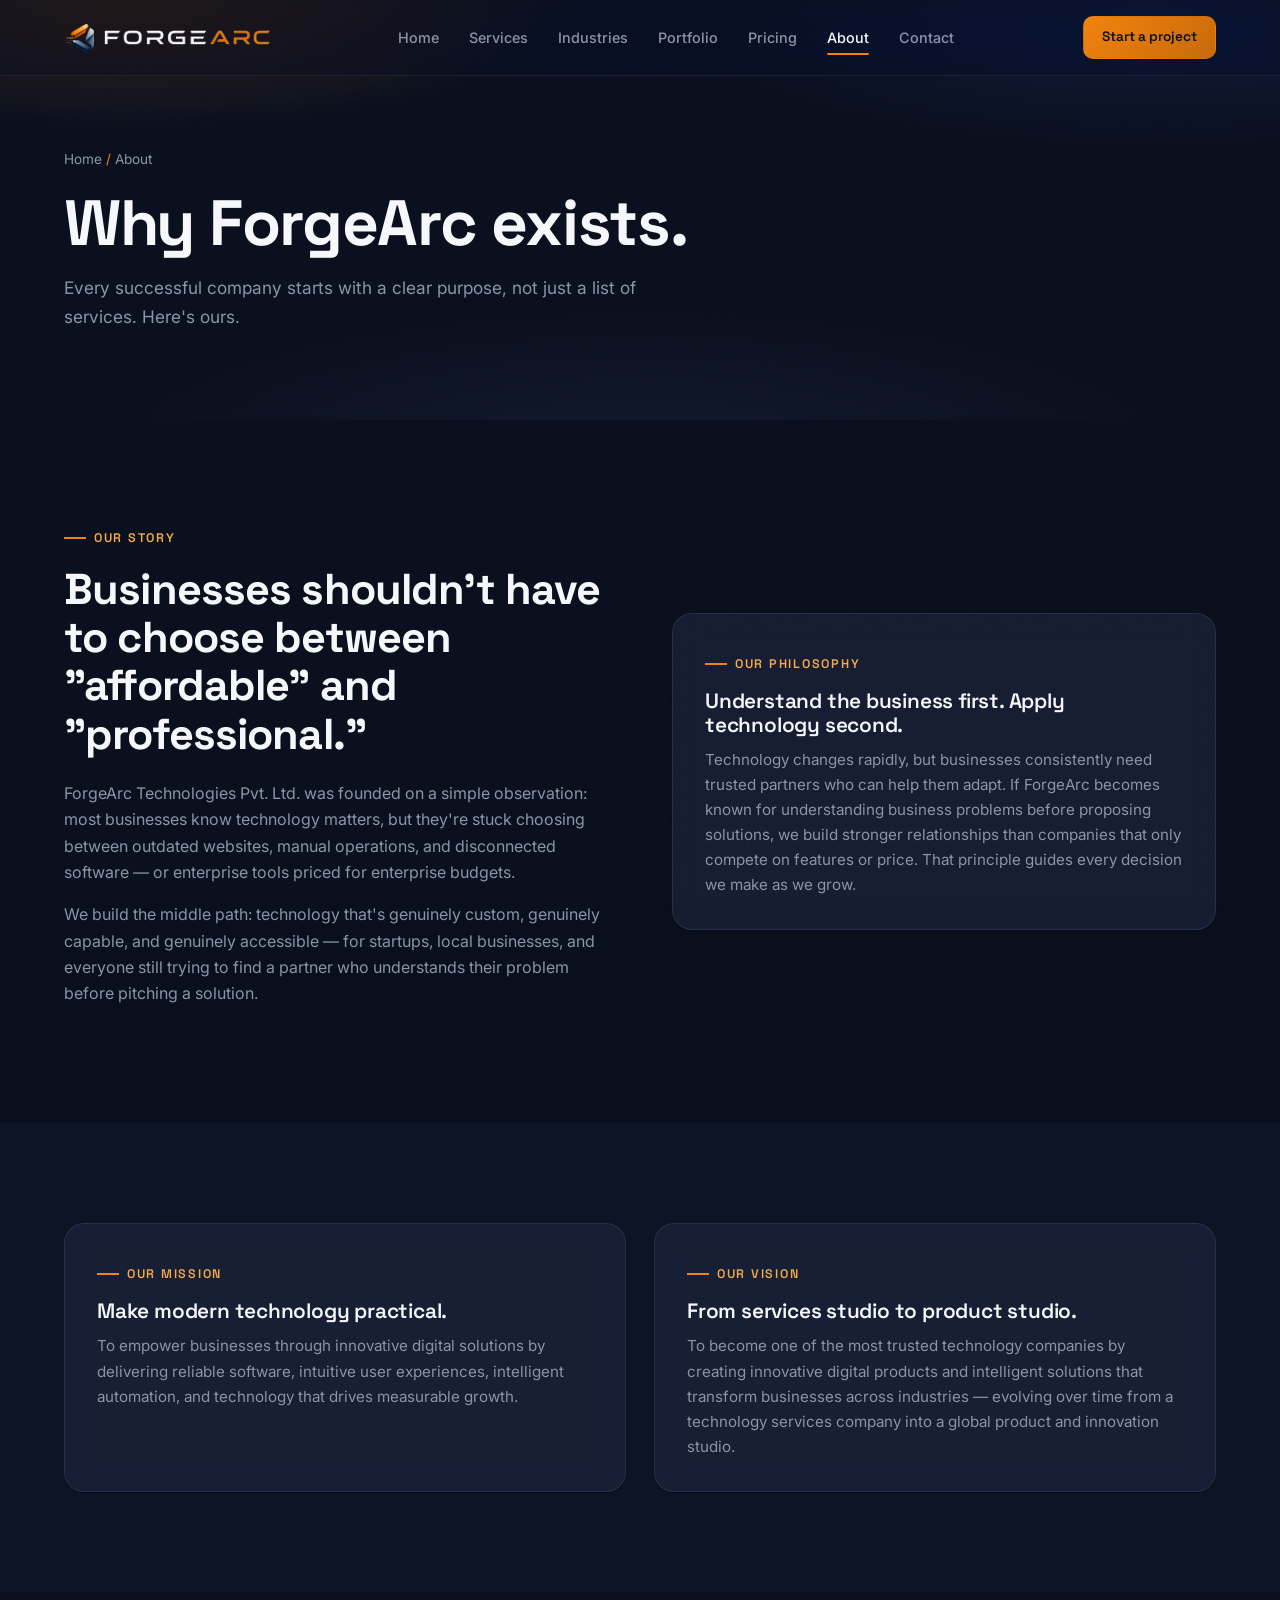
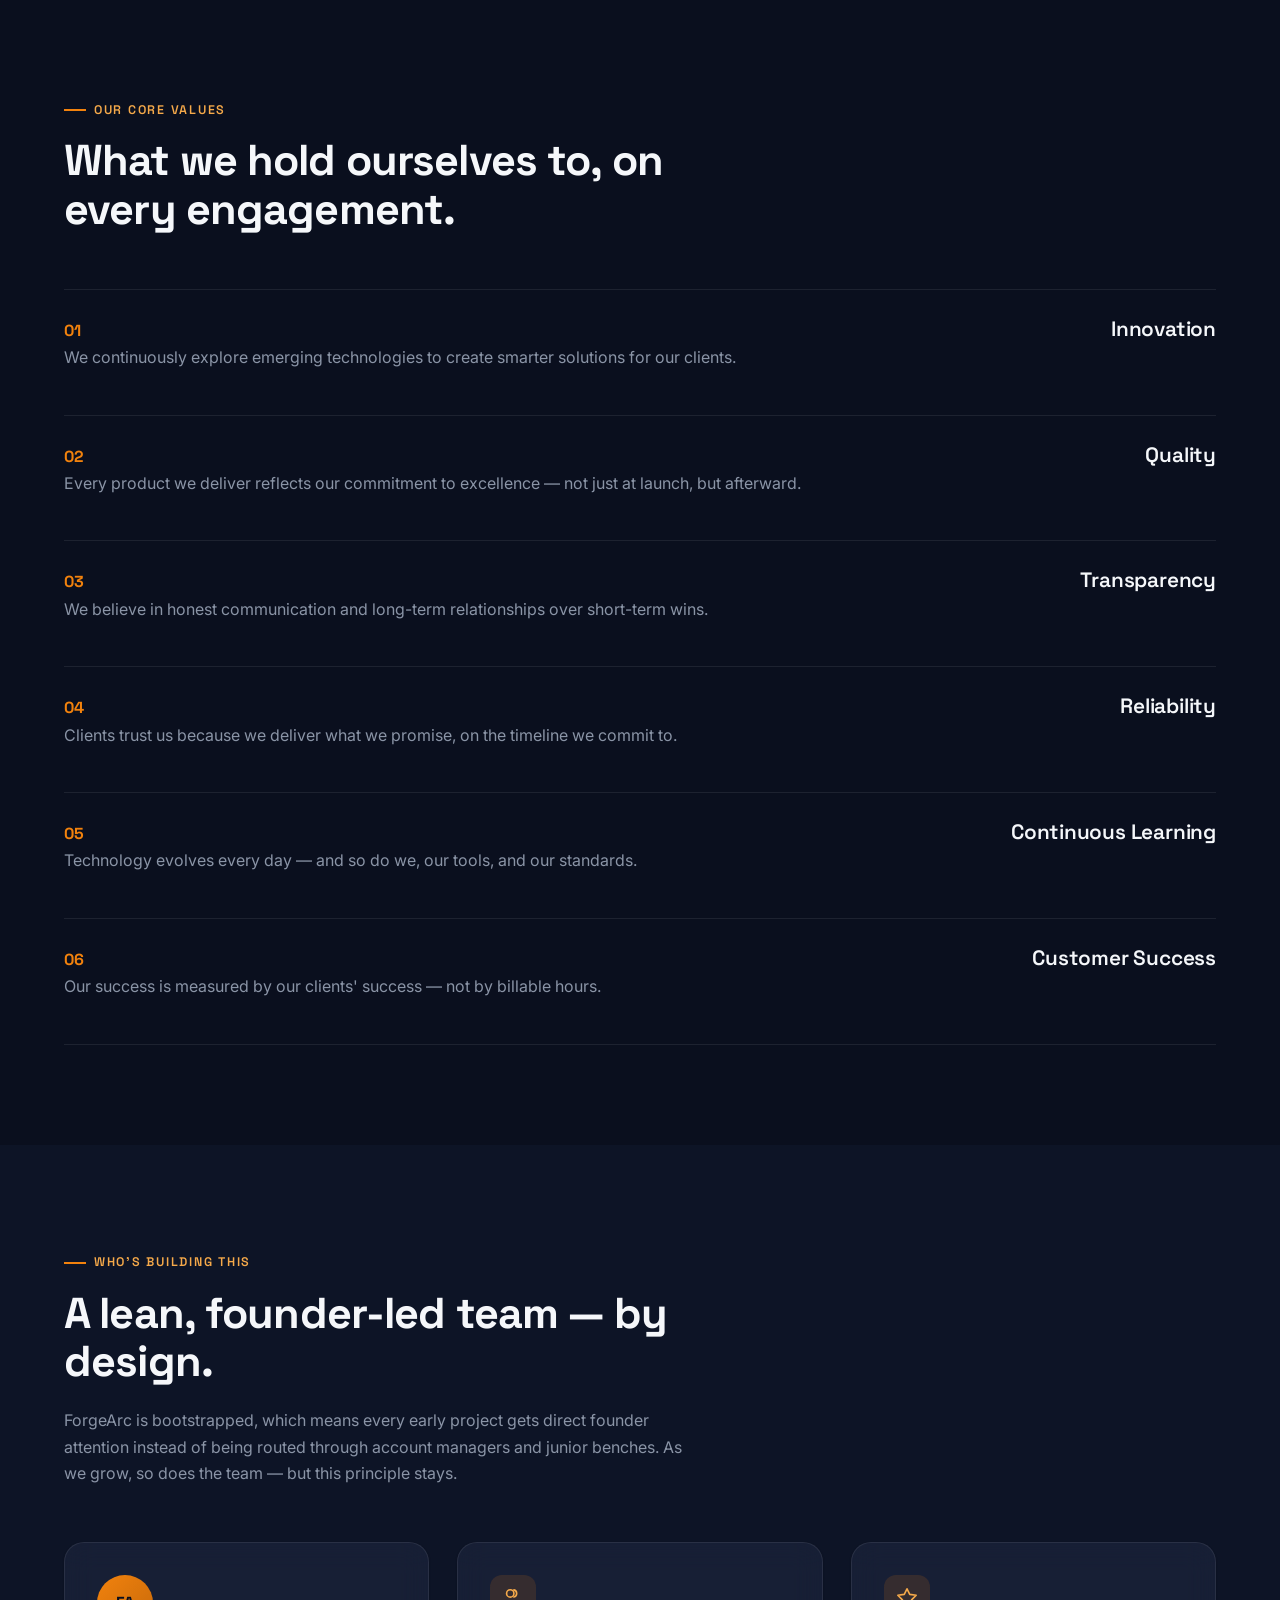
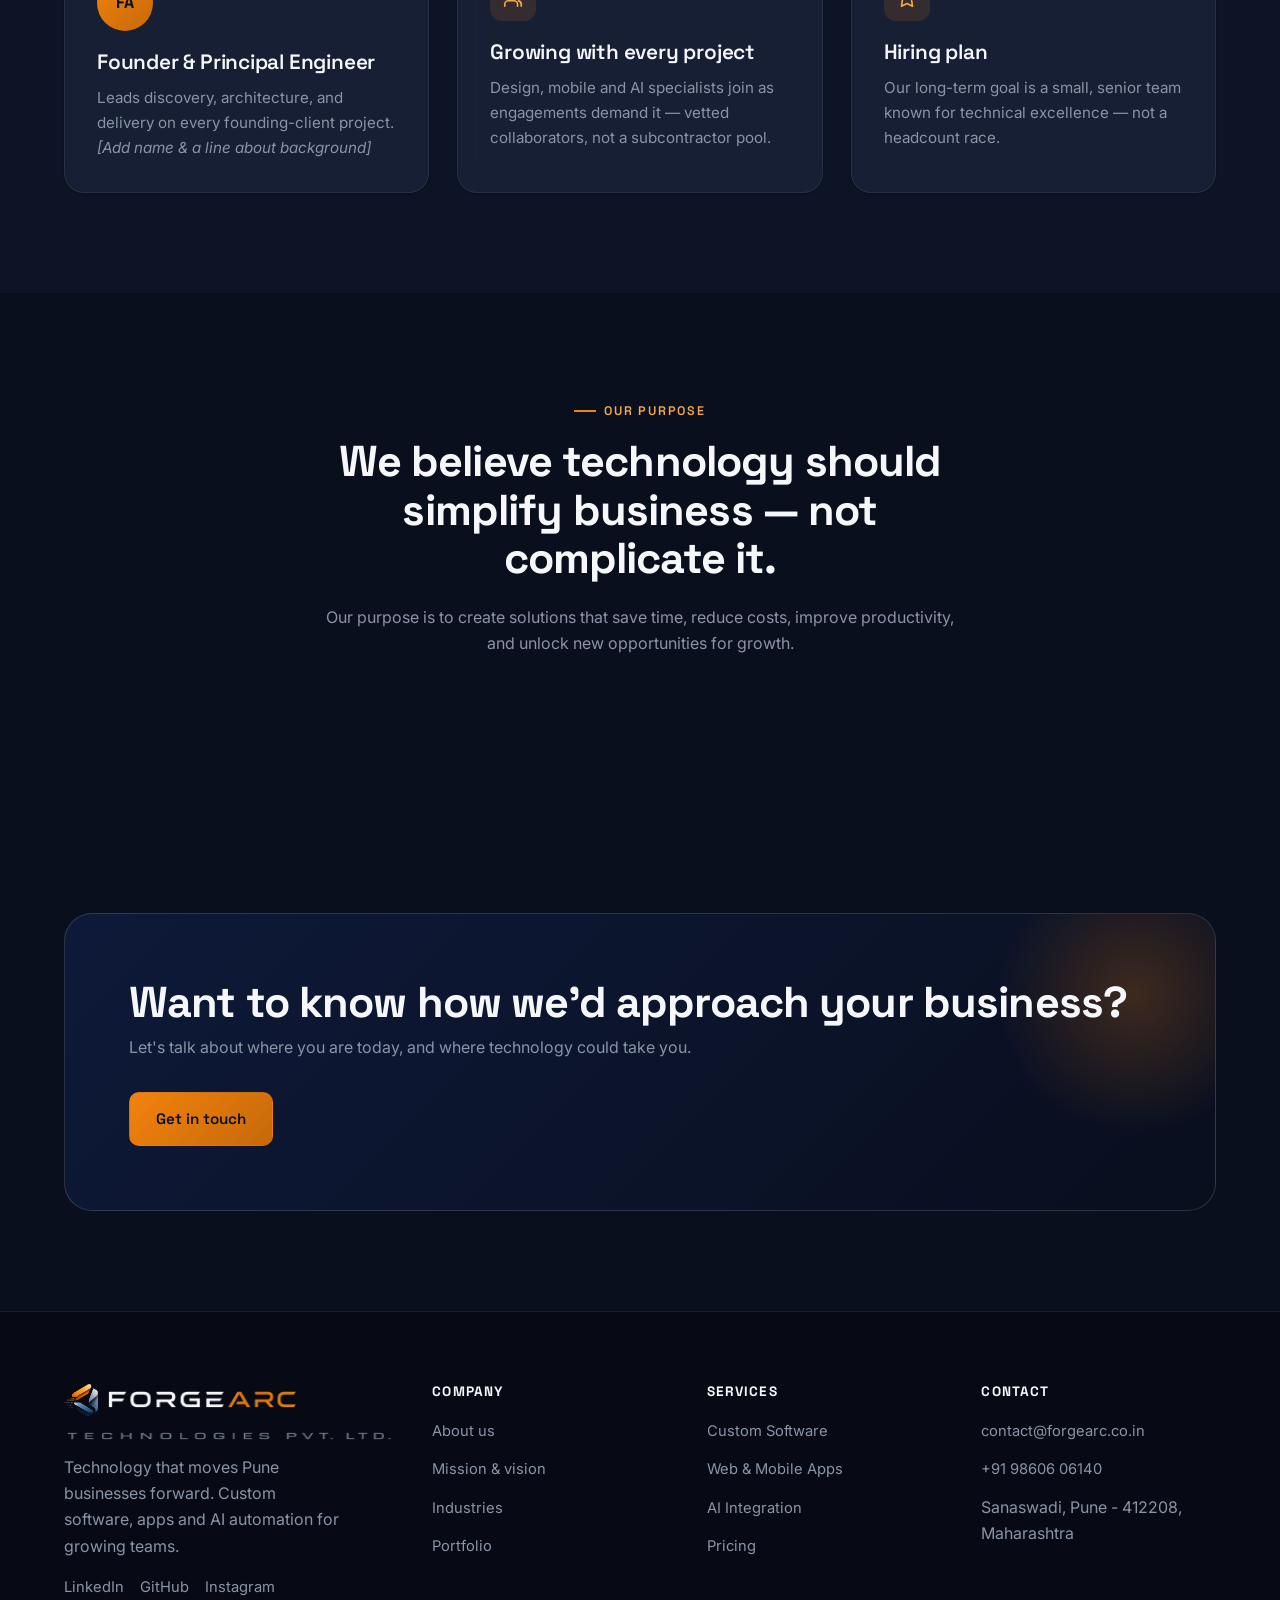
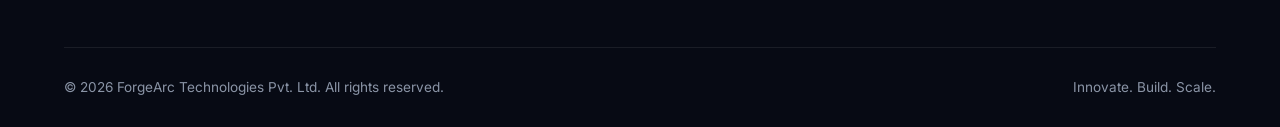
==== about.html @ a84865cd "Add footer.js script to about.html" ====
<!doctype html>
<html lang="en">
<head>
<meta charset="UTF-8">
<meta name="viewport" content="width=device-width, initial-scale=1.0">
<title>About ForgeArc | ForgeArc Technologies</title>
<meta name="description" content="ForgeArc Technologies exists to make modern technology practical, accessible, and valuable for businesses of every size. Read our story, mission, vision and values.">
<meta name="theme-color" content="#0A0F1E">
<link rel="canonical" href="https://www.forgearc.co.in/about.html">
<meta property="og:type" content="website">
<meta property="og:title" content="About ForgeArc | ForgeArc Technologies">
<meta property="og:description" content="ForgeArc Technologies exists to make modern technology practical, accessible, and valuable for businesses of every size. Read our story, mission, vision and values.">
<meta property="og:url" content="https://www.forgearc.co.in/about.html">
<meta property="og:image" content="https://www.forgearc.co.in/assets/icon-512.png">
<meta name="twitter:card" content="summary_large_image">
<meta name="twitter:title" content="About ForgeArc | ForgeArc Technologies">
<meta name="twitter:description" content="ForgeArc Technologies exists to make modern technology practical, accessible, and valuable for businesses of every size. Read our story, mission, vision and values.">
<meta name="twitter:image" content="https://www.forgearc.co.in/assets/icon-512.png">
<link rel="icon" href="assets/mark.png" type="image/png">
<link rel="apple-touch-icon" href="assets/icon-180.png">
<link rel="preconnect" href="https://fonts.googleapis.com">
<link rel="preconnect" href="https://fonts.gstatic.com" crossorigin>
<link href="https://fonts.googleapis.com/css2?family=Space+Grotesk:wght@500;600;700&family=Inter:wght@400;500;600&display=swap" rel="stylesheet">
<link rel="stylesheet" href="css/style.css">
</head>
<body>

<header class="nav">
  <div class="container">
    <a href="index.html" class="nav-brand" aria-label="ForgeArc Technologies — home">
      <img class="icon-img" src="assets/mark.png" alt="">
      <img class="word-img" src="assets/wordmark.png" alt="ForgeArc Technologies">
    </a>
    <nav class="nav-links" id="nav-links">
      <a href="index.html">Home</a>
      <a href="services.html">Services</a>
      <a href="industries.html">Industries</a>
      <a href="portfolio.html">Portfolio</a>
      <a href="pricing.html">Pricing</a>
      <a href="about.html" class="active">About</a>
      <a href="contact.html">Contact</a>
    </nav>
    <div class="nav-cta">
      <a href="contact.html" class="btn btn-primary btn-sm">Start a project</a>
    </div>
    <button class="nav-toggle" aria-label="Toggle menu" aria-expanded="false"><span></span></button>
  </div>
</header>

<section class="page-hero">
  <div class="bg-mesh" aria-hidden="true"></div>
  <div class="container">
    <div class="breadcrumb">Home <span class="accent">/</span> About</div>
    <h1>Why ForgeArc exists.</h1>
    <p>Every successful company starts with a clear purpose, not just a list of services. Here's ours.</p>
  </div>
</section>

<section>
  <div class="container split">
    <div class="reveal">
      <div class="eyebrow">Our story</div>
      <h2>Businesses shouldn't have to choose between "affordable" and "professional."</h2>
      <p>ForgeArc Technologies Pvt. Ltd. was founded on a simple observation: most businesses know technology matters, but they're stuck choosing between outdated websites, manual operations, and disconnected software — or enterprise tools priced for enterprise budgets.</p>
      <p>We build the middle path: technology that's genuinely custom, genuinely capable, and genuinely accessible — for startups, local businesses, and everyone still trying to find a partner who understands their problem before pitching a solution.</p>
    </div>
    <div class="scale-in">
      <div class="card">
        <div class="eyebrow">Our philosophy</div>
        <h3>Understand the business first. Apply technology second.</h3>
        <p>Technology changes rapidly, but businesses consistently need trusted partners who can help them adapt. If ForgeArc becomes known for understanding business problems before proposing solutions, we build stronger relationships than companies that only compete on features or price. That principle guides every decision we make as we grow.</p>
      </div>
    </div>
  </div>
</section>

<section class="section-alt" id="mission">
  <div class="container">
    <div class="grid grid-2">
      <div class="card reveal">
        <div class="eyebrow">Our mission</div>
        <h3>Make modern technology practical.</h3>
        <p>To empower businesses through innovative digital solutions by delivering reliable software, intuitive user experiences, intelligent automation, and technology that drives measurable growth.</p>
      </div>
      <div class="card reveal d1">
        <div class="eyebrow">Our vision</div>
        <h3>From services studio to product studio.</h3>
        <p>To become one of the most trusted technology companies by creating innovative digital products and intelligent solutions that transform businesses across industries — evolving over time from a technology services company into a global product and innovation studio.</p>
      </div>
    </div>
  </div>
</section>

<section>
  <div class="container">
    <div class="section-head reveal">
      <div class="eyebrow">Our core values</div>
      <h2>What we hold ourselves to, on every engagement.</h2>
    </div>
    <div class="value-card reveal"><div class="row"><span class="idx">01</span><h3>Innovation</h3></div><p>We continuously explore emerging technologies to create smarter solutions for our clients.</p></div>
    <div class="value-card reveal"><div class="row"><span class="idx">02</span><h3>Quality</h3></div><p>Every product we deliver reflects our commitment to excellence — not just at launch, but afterward.</p></div>
    <div class="value-card reveal"><div class="row"><span class="idx">03</span><h3>Transparency</h3></div><p>We believe in honest communication and long-term relationships over short-term wins.</p></div>
    <div class="value-card reveal"><div class="row"><span class="idx">04</span><h3>Reliability</h3></div><p>Clients trust us because we deliver what we promise, on the timeline we commit to.</p></div>
    <div class="value-card reveal"><div class="row"><span class="idx">05</span><h3>Continuous Learning</h3></div><p>Technology evolves every day — and so do we, our tools, and our standards.</p></div>
    <div class="value-card reveal"><div class="row"><span class="idx">06</span><h3>Customer Success</h3></div><p>Our success is measured by our clients' success — not by billable hours.</p></div>
  </div>
</section>

<section class="section-alt">
  <div class="container">
    <div class="section-head reveal">
      <div class="eyebrow">Who's building this</div>
      <h2>A lean, founder-led team — by design.</h2>
      <p>ForgeArc is bootstrapped, which means every early project gets direct founder attention instead of being routed through account managers and junior benches. As we grow, so does the team — but this principle stays.</p>
    </div>
    <div class="grid grid-3">
      <div class="card reveal">
        <div class="card-icon" style="border-radius:50%;width:56px;height:56px;background:linear-gradient(135deg, var(--ember), var(--ember-dim));display:flex;align-items:center;justify-content:center;">
          <span style="font-family:var(--font-display);font-weight:700;color:#0A0F1E;">FA</span>
        </div>
        <h3>Founder &amp; Principal Engineer</h3>
        <p>Leads discovery, architecture, and delivery on every founding-client project. <em>[Add name &amp; a line about background]</em></p>
      </div>
      <div class="card reveal d1">
        <div class="card-icon"><svg viewBox="0 0 24 24" fill="none" stroke-width="1.8" stroke-linecap="round" stroke-linejoin="round"><path d="M17 21v-2a4 4 0 00-4-4H7a4 4 0 00-4 4v2M13 3.13a4 4 0 010 7.75M21 21v-2a4 4 0 00-3-3.87"/><circle cx="9" cy="7" r="4"/></svg></div>
        <h3>Growing with every project</h3>
        <p>Design, mobile and AI specialists join as engagements demand it — vetted collaborators, not a subcontractor pool.</p>
      </div>
      <div class="card reveal d2">
        <div class="card-icon"><svg viewBox="0 0 24 24" fill="none" stroke-width="1.8" stroke-linecap="round" stroke-linejoin="round"><path d="M12 2l3 6 7 1-5 5 1 7-6-3-6 3 1-7-5-5 7-1z"/></svg></div>
        <h3>Hiring plan</h3>
        <p>Our long-term goal is a small, senior team known for technical excellence — not a headcount race.</p>
      </div>
    </div>
  </div>
</section>

<section>
  <div class="container">
    <div class="section-head center reveal">
      <div class="eyebrow" style="justify-content:center;">Our purpose</div>
      <h2>We believe technology should simplify business — not complicate it.</h2>
      <p style="max-width:640px;margin:0 auto;">Our purpose is to create solutions that save time, reduce costs, improve productivity, and unlock new opportunities for growth.</p>
    </div>
  </div>
</section>

<section>
  <div class="container">
    <div class="cta-band reveal">
      <div class="cta-band-inner">
        <div>
          <h2>Want to know how we'd approach your business?</h2>
          <p>Let's talk about where you are today, and where technology could take you.</p>
        </div>
        <div class="cta-actions">
          <a href="contact.html" class="btn btn-primary">Get in touch</a>
        </div>
      </div>
    </div>
  </div>
</section>

<footer class="footer" id="site-footer"></footer>

<script src="js/schema.js"></script>
<script src="js/script.js"></script>
<script src="js/footer.js"></script>
</body>
</html>
---- css/style.css ----
/* ==========================================================================
   ForgeArc Technologies — "Obsidian Ember" Design System
   Deep navy/near-black canvas, ember orange accent, glassmorphism, dark studio.
   ========================================================================== */

:root{
  --bg:          #0A0F1E;
  --bg-2:        #0D1426; /* slightly lifted background band */
  --ink:         #0F1B3D; /* brand deep navy, used in gradients/badges */
  --surface:     #141B2E;
  --surface-2:   #1E2740;
  --ember:       #F2820D;
  --ember-soft:  #F5A94A;
  --ember-dim:   #C6690A;
  --fg:          #F5F7FA;
  --muted:       #8A94A6;
  --border:      rgba(255,255,255,0.08);
  --border-strong: rgba(255,255,255,0.14);

  --success:#22C55E;
  --warning:#FACC15;
  --error:#EF4444;
  --info:#3B82F6;

  --font-display: 'Space Grotesk', sans-serif;
  --font-body: 'Inter', sans-serif;

  --radius-sm: 12px;
  --radius-md: 1.25rem;   /* 20px */
  --radius-lg: 1.75rem;   /* 28px — hero cards */

  --shadow-sm: 0 1px 2px rgba(0,0,0,0.3);
  --shadow-md: 0 16px 40px rgba(0,0,0,0.35);
  --shadow-lg: 0 30px 70px rgba(0,0,0,0.45);
  --shadow-ember: 0 16px 40px rgba(242,130,13,0.22);

  --container: 1200px;
  --nav-h: 76px;
}

*,*::before,*::after{ box-sizing:border-box; }
html{ scroll-behavior:smooth; }
@media (prefers-reduced-motion: reduce){
  html{ scroll-behavior:auto; }
  *{ animation-duration:0.001ms !important; animation-iteration-count:1 !important; transition-duration:0.001ms !important; scroll-behavior:auto !important; }
}

body{
  margin:0;
  font-family:var(--font-body);
  color:var(--fg);
  background:var(--bg);
  -webkit-font-smoothing:antialiased;
  text-rendering:optimizeLegibility;
  line-height:1.65;
  position:relative;
}

/* faint grain layer for depth */
body::after{
  content:"";
  position:fixed;
  inset:0;
  z-index:9999;
  pointer-events:none;
  opacity:0.035;
  mix-blend-mode:overlay;
  background-image:url("data:image/svg+xml,%3Csvg xmlns='http://www.w3.org/2000/svg' width='120' height='120'%3E%3Cfilter id='n'%3E%3CfeTurbulence type='fractalNoise' baseFrequency='0.9' numOctaves='2' stitchTiles='stitch'/%3E%3C/filter%3E%3Crect width='100%25' height='100%25' filter='url(%23n)'/%3E%3C/svg%3E");
}

img{ max-width:100%; display:block; }
a{ color:inherit; text-decoration:none; }
ul{ margin:0; padding:0; list-style:none; }
button{ font-family:inherit; }

h1,h2,h3,h4{
  font-family:var(--font-display);
  color:var(--fg);
  margin:0 0 0.5em;
  line-height:1.12;
  letter-spacing:-0.02em;
}
h1{ font-size:clamp(2.5rem, 5.2vw, 4rem); font-weight:700; }
h2{ font-size:clamp(1.9rem, 3.6vw, 2.7rem); font-weight:700; }
h3{ font-size:1.3rem; font-weight:600; letter-spacing:-0.01em; }
p{ margin:0 0 1em; color:var(--muted); }

.container{
  max-width:var(--container);
  margin:0 auto;
  padding:0 24px;
}

a:focus-visible, button:focus-visible, input:focus-visible, textarea:focus-visible, select:focus-visible{
  outline:2px solid var(--ember);
  outline-offset:3px;
  border-radius:4px;
}

/* ---------------- Eyebrow ---------------- */
.eyebrow{
  display:inline-flex;
  align-items:center;
  gap:8px;
  font-family:var(--font-display);
  font-size:0.78rem;
  font-weight:600;
  letter-spacing:0.14em;
  text-transform:uppercase;
  color:var(--ember-soft);
  margin-bottom:16px;
}
.eyebrow::before{
  content:"";
  width:22px; height:2px;
  background:var(--ember);
  display:inline-block;
}

/* ---------------- Text gradient ---------------- */
.text-gradient-ember{
  background:linear-gradient(100deg, var(--ember) 0%, var(--ember-soft) 55%, var(--ember) 100%);
  -webkit-background-clip:text;
  background-clip:text;
  color:transparent;
}

/* ---------------- Buttons ---------------- */
.btn{
  display:inline-flex;
  align-items:center;
  justify-content:center;
  gap:8px;
  font-family:var(--font-display);
  font-weight:600;
  font-size:0.95rem;
  padding:13px 26px;
  border-radius:10px;
  border:1px solid transparent;
  cursor:pointer;
  transition:transform .18s ease, box-shadow .18s ease, background .18s ease, border-color .18s ease;
  white-space:nowrap;
  position:relative;
  overflow:hidden;
  isolation:isolate;
}
.btn::before{
  content:"";
  position:absolute;
  inset:0;
  background:linear-gradient(120deg, transparent 30%, rgba(255,255,255,0.28) 50%, transparent 70%);
  transform:translateX(-120%);
  transition:transform .55s ease;
  z-index:-1;
}
.btn:hover::before{ transform:translateX(120%); }
.btn-primary{
  background:linear-gradient(135deg, var(--ember) 0%, var(--ember-dim) 100%);
  color:#0A0F1E;
}
.btn-primary:hover{
  transform:translateY(-2px);
  box-shadow:var(--shadow-ember);
}
.btn-secondary{
  background:var(--surface-2);
  color:var(--fg);
  border-color:var(--border-strong);
}
.btn-secondary:hover{
  transform:translateY(-2px);
  border-color:rgba(255,255,255,0.28);
  box-shadow:var(--shadow-md);
}
.btn-ghost{
  background:transparent;
  color:var(--fg);
  border-color:var(--border-strong);
}
.btn-ghost:hover{ border-color:var(--ember); color:var(--ember-soft); }
.btn-ghost-on-navy{ background:transparent; color:var(--fg); border-color:rgba(255,255,255,0.28); }
.btn-ghost-on-navy:hover{ border-color:var(--fg); }
.btn-sm{ padding:9px 18px; font-size:0.85rem; }
.btn-block{ width:100%; }

/* ---------------- Navigation ---------------- */
.nav{
  position:fixed;
  top:0; left:0; right:0;
  height:var(--nav-h);
  background:rgba(10,15,30,0.55);
  backdrop-filter:saturate(180%) blur(16px);
  -webkit-backdrop-filter:saturate(180%) blur(16px);
  z-index:1000;
  border-bottom:1px solid var(--border);
  transition:background .3s ease, height .3s ease, box-shadow .3s ease, border-color .3s ease;
}
.nav.scrolled{
  height:64px;
  background:rgba(8,11,22,0.85);
  border-bottom-color:var(--border-strong);
}
.nav .container{
  height:100%;
  display:flex;
  align-items:center;
  justify-content:space-between;
}
.nav-brand{
  display:flex;
  align-items:center;
  gap:10px;
  font-family:var(--font-display);
  font-weight:700;
  font-size:1.15rem;
  color:var(--fg);
  letter-spacing:-0.01em;
}
.nav-brand .icon-img{ height:28px; width:auto; }
.nav-brand .word-img{ height:15px; width:auto; }

.nav-links{ display:flex; align-items:center; gap:30px; }
.nav-links a{
  font-size:0.9rem;
  font-weight:500;
  color:var(--muted);
  position:relative;
  padding:6px 0;
  transition:color .15s ease;
}
.nav-links a:hover, .nav-links a.active{ color:var(--fg); }
.nav-links a.active::after{
  content:"";
  position:absolute;
  left:0; right:0; bottom:0;
  height:2px;
  background:var(--ember);
  border-radius:2px;
}
.nav-cta{ display:flex; align-items:center; gap:14px; }

.nav-toggle{
  display:none;
  background:none; border:none; cursor:pointer;
  width:40px; height:40px;
  align-items:center; justify-content:center;
}
.nav-toggle span, .nav-toggle span::before, .nav-toggle span::after{
  content:"";
  display:block;
  width:22px; height:2px;
  background:var(--fg);
  position:relative;
  transition:transform .2s ease, opacity .2s ease;
}
.nav-toggle span::before{ position:absolute; top:-7px; }
.nav-toggle span::after{ position:absolute; top:7px; }
.nav-toggle.open span{ background:transparent; }
.nav-toggle.open span::before{ transform:translateY(7px) rotate(45deg); }
.nav-toggle.open span::after{ transform:translateY(-7px) rotate(-45deg); }

@media (max-width: 980px){
  .nav-links{
    position:fixed;
    top:var(--nav-h); left:0; right:0;
    background:#0A0F1E;
    flex-direction:column;
    align-items:flex-start;
    gap:0;
    padding:8px 24px 20px;
    transform:translateY(-8px);
    opacity:0;
    pointer-events:none;
    transition:opacity .2s ease, transform .2s ease;
    border-bottom:1px solid var(--border);
  }
  .nav-links.open{ opacity:1; transform:translateY(0); pointer-events:auto; }
  .nav-links a{ padding:12px 0; width:100%; border-bottom:1px solid var(--border); }
  .nav-cta{ display:none; }
  .nav-toggle{ display:flex; }
}

/* ---------------- Hero / mesh background ---------------- */
.hero{
  position:relative;
  padding:calc(var(--nav-h) + 96px) 0 100px;
  overflow:hidden;
}
.bg-mesh{
  position:absolute;
  inset:0;
  z-index:0;
  pointer-events:none;
  background:
    radial-gradient(ellipse 60% 50% at 10% 0%, rgba(242,130,13,0.18), transparent 60%),
    radial-gradient(ellipse 55% 45% at 90% 5%, rgba(15,27,61,0.9), transparent 65%),
    radial-gradient(ellipse 70% 60% at 50% 110%, rgba(20,27,46,0.9), transparent 60%);
}
.hero-orb{
  position:absolute;
  border-radius:50%;
  filter:blur(70px);
  pointer-events:none;
  z-index:0;
  will-change:transform;
}
.hero-orb--1{
  width:420px; height:420px;
  top:-140px; right:-80px;
  background:radial-gradient(circle, rgba(242,130,13,0.28), transparent 70%);
  animation:orbFloat1 16s ease-in-out infinite;
}
.hero-orb--2{
  width:340px; height:340px;
  bottom:-120px; left:-60px;
  background:radial-gradient(circle, rgba(79,120,167,0.22), transparent 70%);
  animation:orbFloat2 20s ease-in-out infinite;
}
.hero-orb--3{
  width:240px; height:240px;
  top:35%; right:16%;
  background:radial-gradient(circle, rgba(245,169,74,0.16), transparent 70%);
  animation:orbFloat1 24s ease-in-out infinite reverse;
}
@keyframes orbFloat1{ 0%,100%{ transform:translate(0,0) scale(1); } 50%{ transform:translate(-30px, 26px) scale(1.08); } }
@keyframes orbFloat2{ 0%,100%{ transform:translate(0,0) scale(1); } 50%{ transform:translate(24px, -20px) scale(1.05); } }
@media (prefers-reduced-motion: reduce){ .hero-orb{ animation:none !important; } }

/* mouse-tracking spotlight */
.hero-spotlight{
  position:absolute;
  inset:0;
  z-index:0;
  pointer-events:none;
  background:radial-gradient(600px circle at var(--sx,50%) var(--sy,20%), rgba(242,130,13,0.10), transparent 55%);
  transition:background .15s ease;
}

.hero-grid-pattern{
  position:absolute;
  inset:0;
  z-index:0;
  background-image:
    linear-gradient(rgba(255,255,255,0.035) 1px, transparent 1px),
    linear-gradient(90deg, rgba(255,255,255,0.035) 1px, transparent 1px);
  background-size:44px 44px;
  mask-image:radial-gradient(ellipse 70% 60% at 60% 20%, black 10%, transparent 75%);
  -webkit-mask-image:radial-gradient(ellipse 70% 60% at 60% 20%, black 10%, transparent 75%);
}

.hero .container{ position:relative; z-index:1; }
.hero-grid{ display:grid; grid-template-columns: 1.05fr 0.95fr; gap:56px; align-items:center; }
.hero-actions{ display:flex; gap:14px; margin-top:32px; flex-wrap:wrap; }
.hero-stats{ display:flex; gap:40px; margin-top:56px; flex-wrap:wrap; }
.hero-stat .num{
  font-family:var(--font-display);
  font-size:2rem; font-weight:700; color:var(--fg);
  font-variant-numeric:tabular-nums;
}
.hero-stat .num .accent{ color:var(--ember); }
.hero-stat .label{ font-size:0.82rem; color:var(--muted); text-transform:uppercase; letter-spacing:0.06em; }

.hero-art{
  position:relative;
  height:460px;
  border-radius:var(--radius-lg);
}
.hero-art svg{ width:100%; height:100%; position:relative; z-index:1; }

.arc-line{ fill:none; stroke:#4F78A7; stroke-width:1.4; opacity:0.6; }
.arc-line.orange{ stroke:var(--ember); opacity:0.85; }
.arc-dot{ fill:var(--ember); }
.arc-dot.steel{ fill:#4F78A7; }

@media (max-width: 900px){
  .hero-grid{ grid-template-columns:1fr; }
  .hero-art{ height:320px; order:-1; }
}

/* ---------------- Sections ---------------- */
section{ padding:100px 0; position:relative; }
.section-alt{ background:var(--bg-2); }
.section-band{
  background:linear-gradient(180deg, rgba(255,255,255,0.02), transparent);
  border-top:1px solid var(--border);
  border-bottom:1px solid var(--border);
}

.section-head{ max-width:640px; margin-bottom:56px; }
.section-head.center{ margin-left:auto; margin-right:auto; text-align:center; }

/* ---------------- Grids ---------------- */
.grid{ display:grid; gap:28px; }
.grid-2{ grid-template-columns:repeat(2,1fr); }
.grid-3{ grid-template-columns:repeat(3,1fr); }
.grid-4{ grid-template-columns:repeat(4,1fr); }

.bento{ display:grid; grid-template-columns:repeat(6, 1fr); gap:24px; }
.bento .card{ grid-column:span 2; }
.bento .card.b-wide{ grid-column:span 3; }
.bento .card.b-hero{ grid-column:span 6; display:flex; align-items:center; gap:32px; }
.bento .card.b-hero .card-icon{ margin-bottom:0; flex:none; width:64px; height:64px; }
@media (max-width:1080px){
  .bento{ grid-template-columns:repeat(2,1fr); }
  .bento .card, .bento .card.b-wide, .bento .card.b-hero{ grid-column:span 1; }
  .bento .card.b-hero{ flex-direction:column; align-items:flex-start; text-align:left; }
}
@media (max-width:560px){ .bento{ grid-template-columns:1fr; } }

/* ---------------- Glass cards ---------------- */
.card, .glass{
  position:relative;
  background:rgba(30,39,64,0.6);
  backdrop-filter:blur(14px);
  -webkit-backdrop-filter:blur(14px);
  border:1px solid var(--border);
  border-radius:var(--radius-md);
  padding:32px;
  box-shadow:var(--shadow-sm);
  transition:transform .25s ease, box-shadow .25s ease, border-color .25s ease, background .25s ease;
  isolation:isolate;
  overflow:hidden;
}
.card::before{
  content:"";
  position:absolute;
  inset:0;
  padding:1px;
  border-radius:inherit;
  background:linear-gradient(135deg, var(--ember), #4F78A7);
  -webkit-mask:linear-gradient(#fff 0 0) content-box, linear-gradient(#fff 0 0);
  -webkit-mask-composite:xor;
  mask-composite:exclude;
  opacity:0;
  transition:opacity .25s ease;
  pointer-events:none;
  z-index:2;
}
.hover-lift:hover, .card:hover{
  transform:translateY(-4px);
  box-shadow:var(--shadow-ember), var(--shadow-md);
  border-color:rgba(242,130,13,0.35);
  background:rgba(30,39,64,0.78);
}
.card:hover::before{ opacity:1; }
.card > *{ position:relative; z-index:1; }

.card-icon{
  width:46px; height:46px;
  border-radius:12px;
  background:rgba(242,130,13,0.14);
  display:flex; align-items:center; justify-content:center;
  margin-bottom:20px;
}
.card-icon svg{ width:22px; height:22px; stroke:var(--ember-soft); }
.card h3{ margin-bottom:10px; }
.card p{ margin-bottom:0; font-size:0.95rem; }

/* featured / highlighted card (pricing middle tier etc.) */
.card-featured{
  border-color:rgba(242,130,13,0.5);
  background:linear-gradient(180deg, rgba(242,130,13,0.10), rgba(30,39,64,0.7));
  box-shadow:var(--shadow-ember);
}
.card-featured::before{ opacity:1; }

/* ---------------- Process (numbered) ---------------- */
.process-list{ display:flex; flex-direction:column; }
.process-item{ display:grid; grid-template-columns:80px 1fr; gap:28px; padding:32px 0; border-top:1px solid var(--border); }
.process-item:last-child{ border-bottom:1px solid var(--border); }
.process-num{ font-family:var(--font-display); font-size:1.6rem; font-weight:700; color:var(--ember); }
.process-item h3{ margin-bottom:6px; }

/* ---------------- Stage tabs ---------------- */
.stage-tabs{ display:flex; gap:10px; margin-bottom:36px; flex-wrap:wrap; }
.stage-tab{
  padding:10px 20px; border-radius:999px;
  border:1px solid var(--border-strong);
  background:transparent;
  font-family:var(--font-display); font-weight:600; font-size:0.88rem;
  cursor:pointer; color:var(--muted);
  transition:all .15s ease;
}
.stage-tab.active{ background:var(--ember); color:#0A0F1E; border-color:var(--ember); }
.stage-panel{ display:none; }
.stage-panel.active{ display:grid; grid-template-columns: 1fr 1fr; gap:40px; align-items:start; }
.stage-panel ul{ display:flex; flex-direction:column; gap:12px; }
.stage-panel li{ display:flex; gap:10px; align-items:flex-start; color:var(--muted); font-size:0.98rem; }
.stage-panel li::before{ content:""; width:6px; height:6px; border-radius:50%; background:var(--ember); margin-top:9px; flex:none; }

/* ---------------- Tags / marquee strip ---------------- */
.tag-row{ display:flex; flex-wrap:wrap; gap:10px; }
.tag{
  font-size:0.85rem; padding:8px 16px; border-radius:999px;
  background:var(--surface); border:1px solid var(--border); color:var(--muted);
}

.marquee{
  overflow:hidden; position:relative;
  -webkit-mask-image:linear-gradient(90deg, transparent, black 8%, black 92%, transparent);
  mask-image:linear-gradient(90deg, transparent, black 8%, black 92%, transparent);
}
.marquee-track{ display:flex; gap:14px; width:max-content; animation:marqueeScroll 34s linear infinite; }
.marquee:hover .marquee-track{ animation-play-state:paused; }
@keyframes marqueeScroll{ from{ transform:translateX(0); } to{ transform:translateX(-50%); } }
@media (prefers-reduced-motion: reduce){ .marquee-track{ animation:none; } }

/* ---------------- CTA band ---------------- */
.cta-band{
  background:linear-gradient(135deg, rgba(15,27,61,0.9) 0%, rgba(10,15,30,0.95) 100%);
  border:1px solid var(--border-strong);
  border-radius:var(--radius-lg);
  padding:64px;
  position:relative;
  overflow:hidden;
}
.cta-band::after{
  content:"";
  position:absolute; right:-60px; top:-60px;
  width:280px; height:280px; border-radius:50%;
  background:radial-gradient(circle, rgba(242,130,13,0.22), transparent 70%);
}
.cta-band-inner{ position:relative; z-index:1; display:flex; align-items:center; justify-content:space-between; gap:32px; flex-wrap:wrap; }
.cta-band h2{ margin-bottom:8px; }
.cta-band p{ color:var(--muted); margin-bottom:0; }
.cta-actions{ display:flex; gap:14px; flex-wrap:wrap; }

/* ---------------- Footer ---------------- */
.footer{ background:#070A14; color:var(--muted); padding:72px 0 28px; border-top:1px solid var(--border); }
.footer-grid{ display:grid; grid-template-columns:1.4fr 1fr 1fr 1fr; gap:40px; padding-bottom:48px; border-bottom:1px solid var(--border); }
.footer-brand{ display:flex; align-items:center; gap:10px; margin-bottom:14px; flex-wrap:wrap; }
.footer-brand .icon-img{ height:32px; width:auto; }
.footer-brand .word-img{ height:17px; width:auto; }
.footer-brand .sub-img{ height:8px; width:auto; margin-left:2px; opacity:0.85; flex-basis:100%; margin-top:6px; }
.footer h4{ color:var(--fg); font-size:0.85rem; letter-spacing:0.08em; text-transform:uppercase; margin-bottom:18px; }
.footer ul{ display:flex; flex-direction:column; gap:12px; }
.footer a{ font-size:0.92rem; color:var(--muted); transition:color .15s ease; }
.footer a:hover{ color:var(--ember-soft); }
.footer-bottom{ display:flex; justify-content:space-between; align-items:center; padding-top:28px; font-size:0.85rem; flex-wrap:wrap; gap:12px; }
.footer-social{ display:flex; gap:16px; }
.footer-social a{ color:var(--muted); }
.footer-social a:hover{ color:var(--ember-soft); }

/* ---------------- Page hero (inner pages) ---------------- */
.page-hero{ padding:calc(var(--nav-h) + 72px) 0 72px; position:relative; overflow:hidden; }
.page-hero h1{ margin-bottom:14px; }
.page-hero p{ max-width:640px; font-size:1.08rem; }
.page-hero .container{ position:relative; z-index:1; }
.breadcrumb{ font-size:0.85rem; color:var(--muted); margin-bottom:18px; }
.breadcrumb .accent{ color:var(--ember); }

/* ---------------- Forms ---------------- */
.form-grid{ display:grid; grid-template-columns:1fr 1fr; gap:20px; }
.field{ display:flex; flex-direction:column; gap:8px; margin-bottom:20px; }
.field.full{ grid-column:1 / -1; }
.field label{ font-size:0.85rem; font-weight:600; color:var(--fg); }
.field input, .field select, .field textarea{
  padding:13px 16px; border-radius:10px;
  border:1px solid var(--border-strong);
  font-family:var(--font-body); font-size:0.95rem;
  background:var(--surface); color:var(--fg);
  transition:border-color .15s ease, box-shadow .15s ease;
}
.field input::placeholder, .field textarea::placeholder{ color:#5b6478; }
.field input:focus, .field select:focus, .field textarea:focus{
  border-color:var(--ember);
  box-shadow:0 0 0 3px rgba(242,130,13,0.16);
  outline:none;
}
.field textarea{ resize:vertical; min-height:130px; }
.form-note{
  display:flex; gap:10px; align-items:flex-start;
  background:var(--surface); border:1px solid var(--border);
  border-radius:var(--radius-sm); padding:14px 16px;
  font-size:0.85rem; color:var(--muted); margin-top:6px;
}
.form-status{ margin-top:16px; font-size:0.9rem; font-weight:500; display:none; }
.form-status.show{ display:block; }
.form-status.ok{ color:var(--success); }
.form-status.err{ color:var(--error); }

.contact-info-card{ background:var(--surface-2); border:1px solid var(--border); border-radius:var(--radius-lg); padding:40px; }
.contact-row{ display:flex; gap:14px; align-items:flex-start; margin-bottom:22px; }
.contact-row .ic{ width:38px; height:38px; border-radius:10px; background:rgba(242,130,13,0.16); display:flex; align-items:center; justify-content:center; flex:none; }
.contact-row .ic svg{ width:18px; height:18px; stroke:var(--ember-soft); }
.contact-row .t{ font-weight:600; color:var(--fg); font-size:0.92rem; }
.contact-row .d{ color:var(--muted); font-size:0.9rem; }

/* ---------------- Methodology flow ---------------- */
.method-flow{ display:flex; align-items:stretch; gap:0; flex-wrap:wrap; }
.method-step{ flex:1 1 150px; text-align:center; padding:24px 12px; position:relative; }
.method-step .dot{ width:14px; height:14px; border-radius:50%; background:var(--ember); margin:0 auto 14px; }
.method-step .t{ font-family:var(--font-display); font-weight:600; color:var(--fg); font-size:0.95rem; }
.method-step:not(:last-child)::after{ content:""; position:absolute; top:31px; right:-40%; width:80%; height:1px; background:var(--border); }
@media (max-width:900px){ .method-step:not(:last-child)::after{ display:none; } }

/* ---------------- Coming soon ---------------- */
.coming-soon{ border:1px dashed var(--border-strong); border-radius:var(--radius-lg); padding:56px; text-align:center; background:var(--surface); }

/* ---------------- Values ---------------- */
.value-card{ padding:28px 0; border-top:1px solid var(--border); }
.value-card:last-child{ border-bottom:1px solid var(--border); }
.value-card .row{ display:flex; justify-content:space-between; align-items:baseline; gap:16px; }
.value-card .row h3{ margin-bottom:0; }
.value-card .idx{ font-family:var(--font-display); color:var(--ember); font-weight:700; }

/* ---------------- Industry menu cards ---------------- */
.industry-menu{
  display:grid;
  grid-template-columns:repeat(3, minmax(0, 1fr));
  gap:24px;
}
.industry-card{
  min-height:332px;
  padding:30px;
  text-align:left;
  display:flex;
  flex-direction:column;
  align-items:flex-start;
}
.industry-card[data-href]{ cursor:pointer; }
.industry-card .card-icon{
  width:44px;
  height:44px;
  margin:0 0 24px;
}
.industry-card h3{
  font-size:1.02rem;
  margin-bottom:12px;
}
.industry-card p{
  font-size:0.9rem;
  line-height:1.65;
  margin-bottom:20px;
}
.industry-tags{
  display:flex;
  flex-wrap:wrap;
  gap:8px;
  margin-top:auto;
}
.industry-tags span{
  display:inline-flex;
  align-items:center;
  min-height:24px;
  padding:4px 11px;
  border:1px solid rgba(242,130,13,0.55);
  border-radius:999px;
  background:rgba(242,130,13,0.10);
  color:var(--ember-soft);
  font-size:0.72rem;
  font-weight:600;
  line-height:1.2;
}
.industry-card-link{
  display:inline-flex;
  align-items:center;
  gap:8px;
  margin-top:22px;
  font-family:var(--font-display);
  font-size:0.82rem;
  font-weight:600;
  color:var(--fg);
  transition:color .15s ease;
}
.industry-card-link::after{
  content:"";
  width:16px;
  height:1px;
  background:var(--ember);
  transition:width .15s ease;
}
.industry-card:hover .industry-card-link,
.industry-card-link:hover{
  color:var(--ember-soft);
}
.industry-card:hover .industry-card-link::after,
.industry-card-link:hover::after{
  width:24px;
}
@media (max-width:980px){
  .industry-menu{ grid-template-columns:repeat(2, minmax(0, 1fr)); }
}
@media (max-width:640px){
  .industry-menu{ grid-template-columns:1fr; }
  .industry-card{ min-height:auto; padding:28px 24px; }
}

/* ---------------- Pricing ---------------- */
.pricing-grid{ display:grid; grid-template-columns:repeat(3,1fr); gap:28px; align-items:stretch; }
.pricing-card{ display:flex; flex-direction:column; }
.pricing-card .tier-name{ font-family:var(--font-display); font-weight:700; font-size:1.1rem; margin-bottom:4px; }
.pricing-card .tier-tagline{ font-size:0.88rem; color:var(--muted); margin-bottom:20px; }
.pricing-card .tier-price{ font-family:var(--font-display); font-size:2.4rem; font-weight:700; color:var(--fg); margin-bottom:2px; }
.pricing-card .tier-price .accent{ color:var(--ember); }
.pricing-card .tier-price-note{ font-size:0.82rem; color:var(--muted); margin-bottom:24px; }
.pricing-card .tier-features{ display:flex; flex-direction:column; gap:12px; margin-bottom:28px; flex:1; }
.pricing-card .tier-features li{ display:flex; gap:10px; font-size:0.92rem; color:var(--muted); align-items:flex-start; }
.pricing-card .tier-features li svg{ width:16px; height:16px; stroke:var(--ember); flex:none; margin-top:2px; }
.pricing-badge{
  display:inline-block; font-family:var(--font-display); font-size:0.72rem; font-weight:700;
  letter-spacing:0.08em; text-transform:uppercase; color:#0A0F1E;
  background:var(--ember); padding:5px 12px; border-radius:999px; margin-bottom:18px;
}
@media (max-width:980px){ .pricing-grid{ grid-template-columns:1fr; } }

/* ---------------- Utility ---------------- */
.mt-0{ margin-top:0; }
.text-center{ text-align:center; }
.split{ display:grid; grid-template-columns:1fr 1fr; gap:64px; align-items:center; }

@media (max-width:900px){
  .grid-2,.grid-3,.grid-4{ grid-template-columns:1fr; }
  .split{ grid-template-columns:1fr; gap:36px; }
  section{ padding:72px 0; }
  .cta-band{ padding:40px; }
  .cta-band-inner{ flex-direction:column; align-items:flex-start; }
  .footer-grid{ grid-template-columns:1fr 1fr; }
  .stage-panel.active{ grid-template-columns:1fr; }
}
@media (max-width:560px){
  .footer-grid{ grid-template-columns:1fr; }
  .hero-stats{ gap:28px; }
}

/* fade-up / scale-in reveal (JS toggles .in-view) */
.reveal{ opacity:0; transform:translateY(16px); transition:opacity .6s ease, transform .6s ease; }
.reveal.in-view{ opacity:1; transform:translateY(0); }
.reveal.d1.in-view{ transition-delay:.08s; }
.reveal.d2.in-view{ transition-delay:.16s; }
.reveal.d3.in-view{ transition-delay:.24s; }
.reveal.d4.in-view{ transition-delay:.32s; }

.scale-in{ opacity:0; transform:scale(0.94); transition:opacity .6s ease, transform .6s ease; }
.scale-in.in-view{ opacity:1; transform:scale(1); }
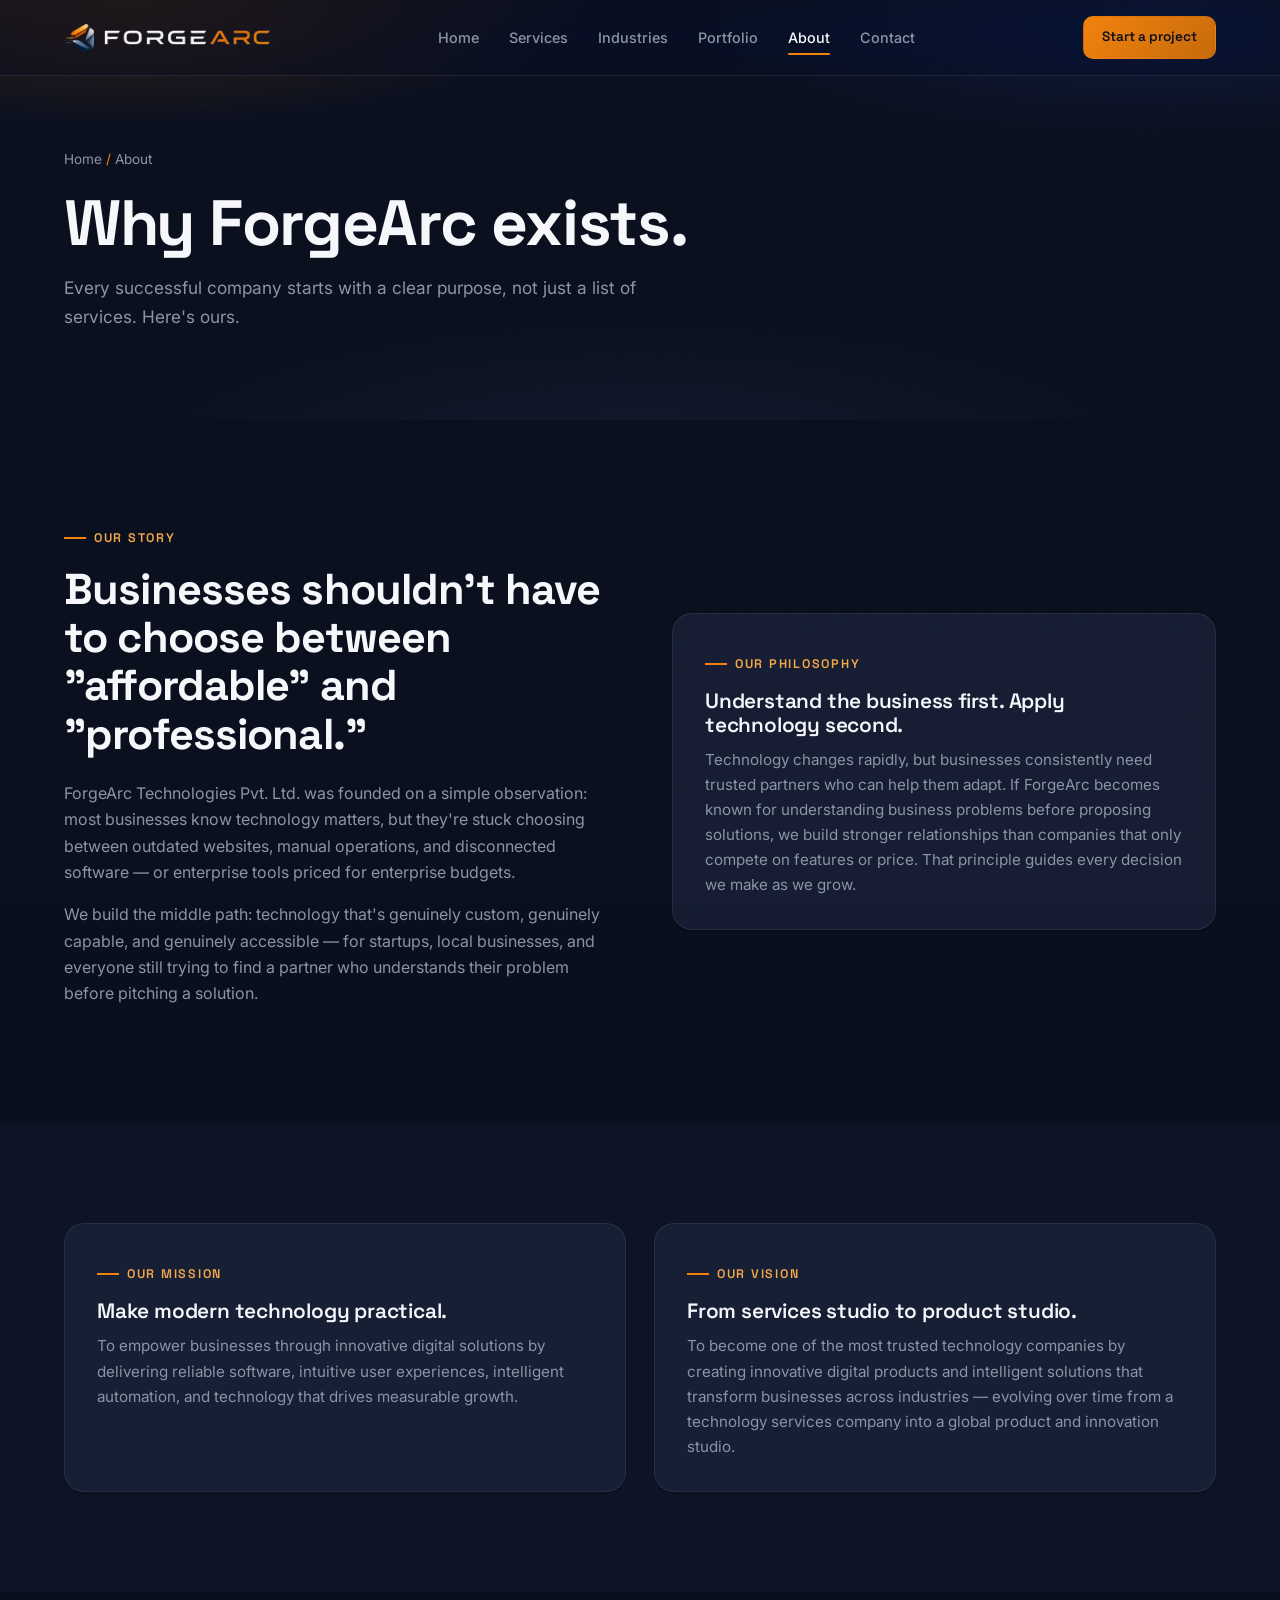
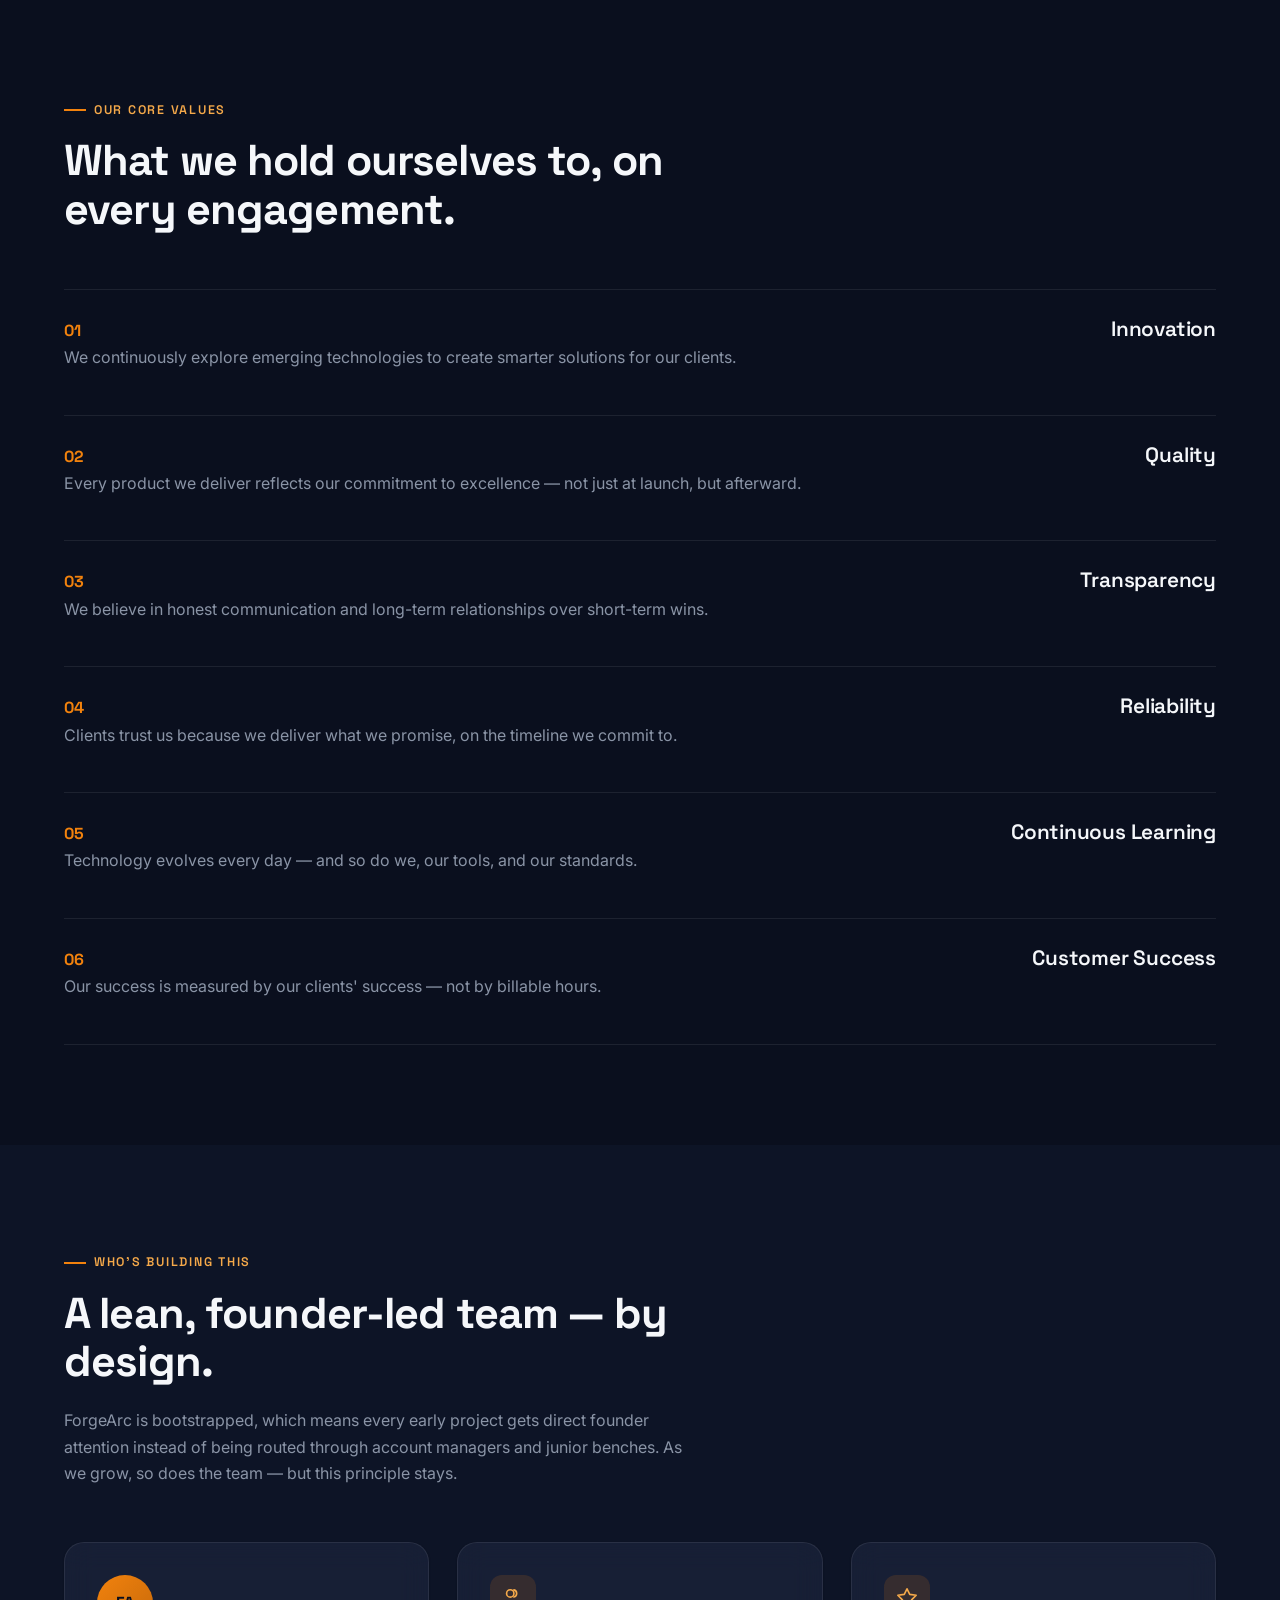
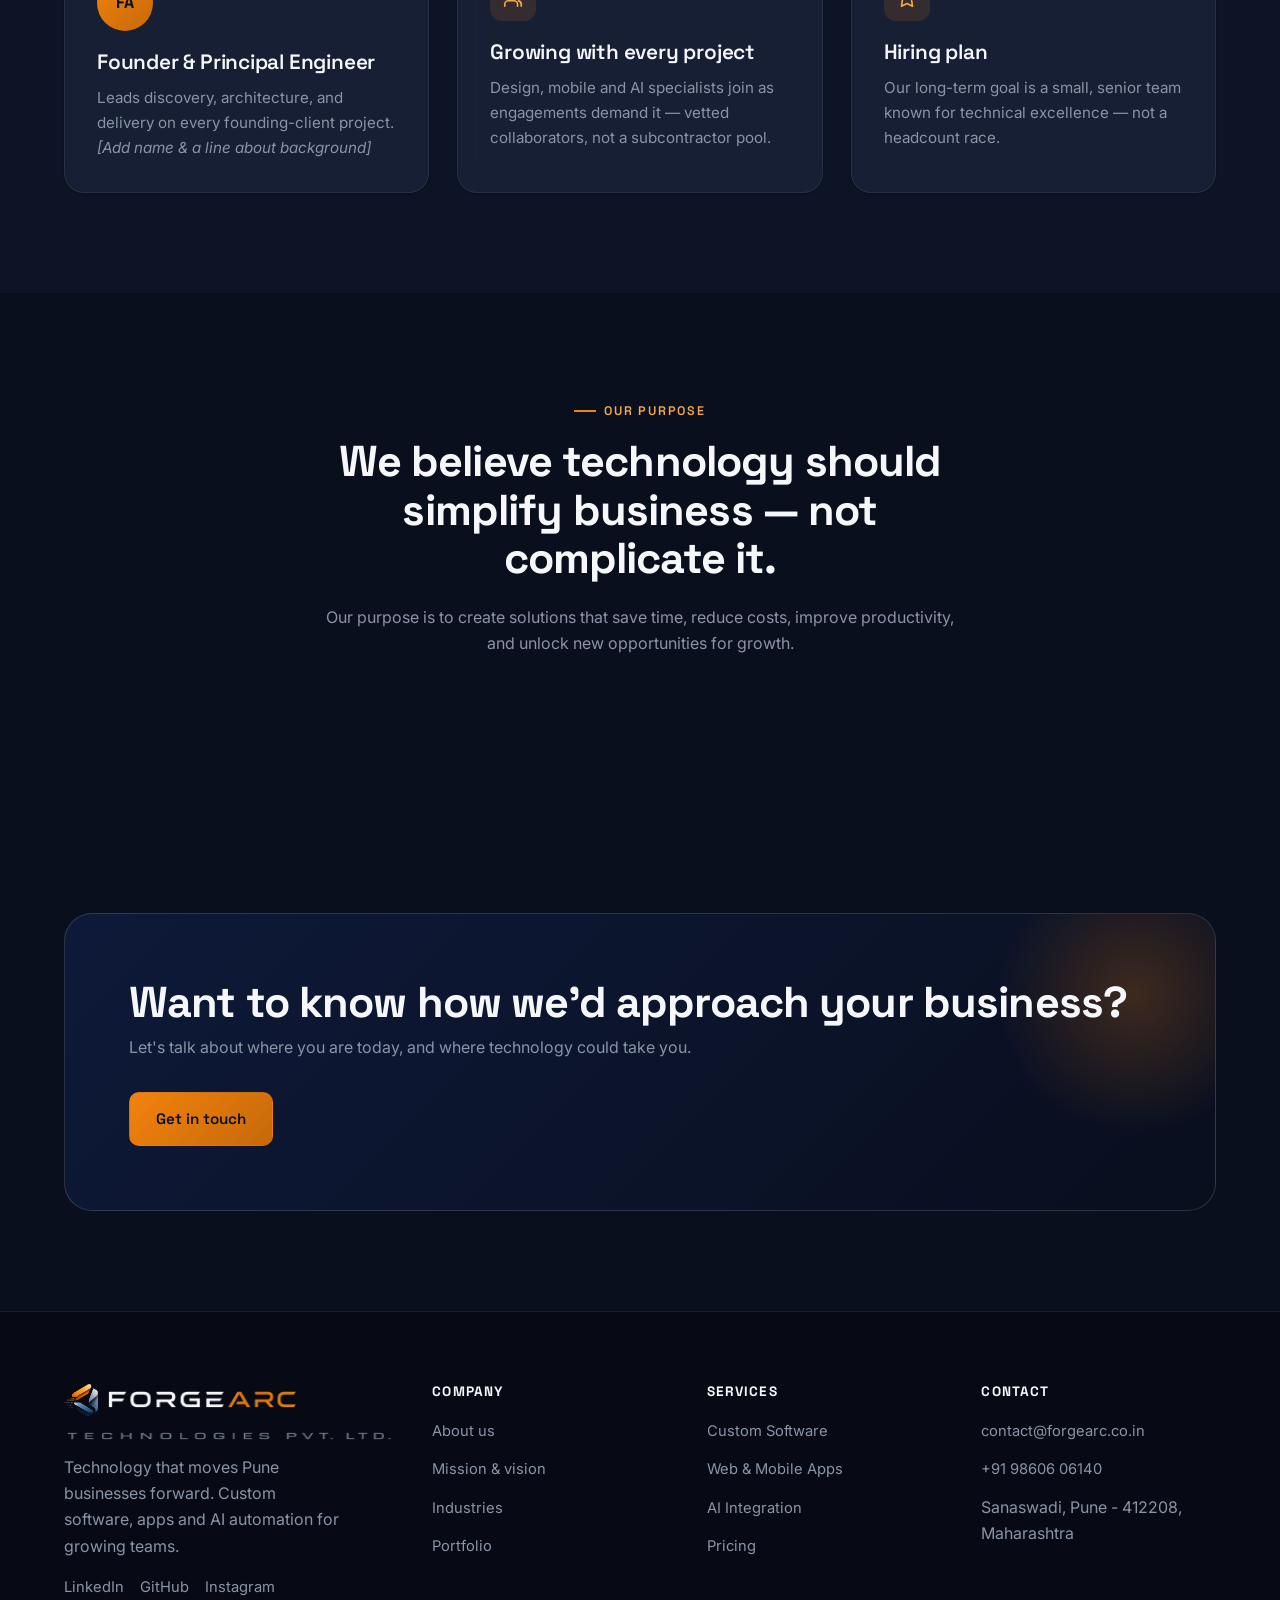
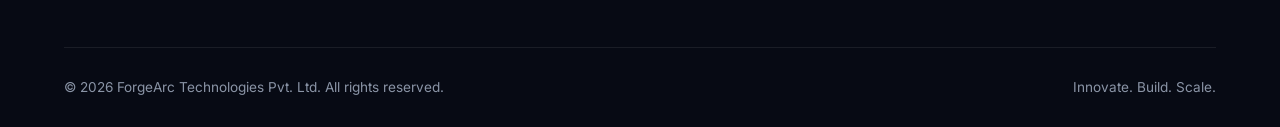
==== commit 3ea74e4f: "Update about.html" ====
--- a/about.html
+++ b/about.html
@@ -1,170 +1,170 @@
-<!doctype html>
-<html lang="en">
-<head>
-<meta charset="UTF-8">
-<meta name="viewport" content="width=device-width, initial-scale=1.0">
-<title>About ForgeArc | ForgeArc Technologies</title>
-<meta name="description" content="ForgeArc Technologies exists to make modern technology practical, accessible, and valuable for businesses of every size. Read our story, mission, vision and values.">
-<meta name="theme-color" content="#0A0F1E">
-<link rel="canonical" href="https://www.forgearc.co.in/about.html">
-<meta property="og:type" content="website">
-<meta property="og:title" content="About ForgeArc | ForgeArc Technologies">
-<meta property="og:description" content="ForgeArc Technologies exists to make modern technology practical, accessible, and valuable for businesses of every size. Read our story, mission, vision and values.">
-<meta property="og:url" content="https://www.forgearc.co.in/about.html">
-<meta property="og:image" content="https://www.forgearc.co.in/assets/icon-512.png">
-<meta name="twitter:card" content="summary_large_image">
-<meta name="twitter:title" content="About ForgeArc | ForgeArc Technologies">
-<meta name="twitter:description" content="ForgeArc Technologies exists to make modern technology practical, accessible, and valuable for businesses of every size. Read our story, mission, vision and values.">
-<meta name="twitter:image" content="https://www.forgearc.co.in/assets/icon-512.png">
-<link rel="icon" href="assets/mark.png" type="image/png">
-<link rel="apple-touch-icon" href="assets/icon-180.png">
-<link rel="preconnect" href="https://fonts.googleapis.com">
-<link rel="preconnect" href="https://fonts.gstatic.com" crossorigin>
-<link href="https://fonts.googleapis.com/css2?family=Space+Grotesk:wght@500;600;700&family=Inter:wght@400;500;600&display=swap" rel="stylesheet">
-<link rel="stylesheet" href="css/style.css">
-</head>
-<body>
-
-<header class="nav">
-  <div class="container">
-    <a href="index.html" class="nav-brand" aria-label="ForgeArc Technologies — home">
-      <img class="icon-img" src="assets/mark.png" alt="">
-      <img class="word-img" src="assets/wordmark.png" alt="ForgeArc Technologies">
-    </a>
-    <nav class="nav-links" id="nav-links">
-      <a href="index.html">Home</a>
-      <a href="services.html">Services</a>
-      <a href="industries.html">Industries</a>
-      <a href="portfolio.html">Portfolio</a>
-      <a href="pricing.html">Pricing</a>
-      <a href="about.html" class="active">About</a>
-      <a href="contact.html">Contact</a>
-    </nav>
-    <div class="nav-cta">
-      <a href="contact.html" class="btn btn-primary btn-sm">Start a project</a>
-    </div>
-    <button class="nav-toggle" aria-label="Toggle menu" aria-expanded="false"><span></span></button>
-  </div>
-</header>
-
-<section class="page-hero">
-  <div class="bg-mesh" aria-hidden="true"></div>
-  <div class="container">
-    <div class="breadcrumb">Home <span class="accent">/</span> About</div>
-    <h1>Why ForgeArc exists.</h1>
-    <p>Every successful company starts with a clear purpose, not just a list of services. Here's ours.</p>
-  </div>
-</section>
-
-<section>
-  <div class="container split">
-    <div class="reveal">
-      <div class="eyebrow">Our story</div>
-      <h2>Businesses shouldn't have to choose between "affordable" and "professional."</h2>
-      <p>ForgeArc Technologies Pvt. Ltd. was founded on a simple observation: most businesses know technology matters, but they're stuck choosing between outdated websites, manual operations, and disconnected software — or enterprise tools priced for enterprise budgets.</p>
-      <p>We build the middle path: technology that's genuinely custom, genuinely capable, and genuinely accessible — for startups, local businesses, and everyone still trying to find a partner who understands their problem before pitching a solution.</p>
-    </div>
-    <div class="scale-in">
-      <div class="card">
-        <div class="eyebrow">Our philosophy</div>
-        <h3>Understand the business first. Apply technology second.</h3>
-        <p>Technology changes rapidly, but businesses consistently need trusted partners who can help them adapt. If ForgeArc becomes known for understanding business problems before proposing solutions, we build stronger relationships than companies that only compete on features or price. That principle guides every decision we make as we grow.</p>
-      </div>
-    </div>
-  </div>
-</section>
-
-<section class="section-alt" id="mission">
-  <div class="container">
-    <div class="grid grid-2">
-      <div class="card reveal">
-        <div class="eyebrow">Our mission</div>
-        <h3>Make modern technology practical.</h3>
-        <p>To empower businesses through innovative digital solutions by delivering reliable software, intuitive user experiences, intelligent automation, and technology that drives measurable growth.</p>
-      </div>
-      <div class="card reveal d1">
-        <div class="eyebrow">Our vision</div>
-        <h3>From services studio to product studio.</h3>
-        <p>To become one of the most trusted technology companies by creating innovative digital products and intelligent solutions that transform businesses across industries — evolving over time from a technology services company into a global product and innovation studio.</p>
-      </div>
-    </div>
-  </div>
-</section>
-
-<section>
-  <div class="container">
-    <div class="section-head reveal">
-      <div class="eyebrow">Our core values</div>
-      <h2>What we hold ourselves to, on every engagement.</h2>
-    </div>
-    <div class="value-card reveal"><div class="row"><span class="idx">01</span><h3>Innovation</h3></div><p>We continuously explore emerging technologies to create smarter solutions for our clients.</p></div>
-    <div class="value-card reveal"><div class="row"><span class="idx">02</span><h3>Quality</h3></div><p>Every product we deliver reflects our commitment to excellence — not just at launch, but afterward.</p></div>
-    <div class="value-card reveal"><div class="row"><span class="idx">03</span><h3>Transparency</h3></div><p>We believe in honest communication and long-term relationships over short-term wins.</p></div>
-    <div class="value-card reveal"><div class="row"><span class="idx">04</span><h3>Reliability</h3></div><p>Clients trust us because we deliver what we promise, on the timeline we commit to.</p></div>
-    <div class="value-card reveal"><div class="row"><span class="idx">05</span><h3>Continuous Learning</h3></div><p>Technology evolves every day — and so do we, our tools, and our standards.</p></div>
-    <div class="value-card reveal"><div class="row"><span class="idx">06</span><h3>Customer Success</h3></div><p>Our success is measured by our clients' success — not by billable hours.</p></div>
-  </div>
-</section>
-
-<section class="section-alt">
-  <div class="container">
-    <div class="section-head reveal">
-      <div class="eyebrow">Who's building this</div>
-      <h2>A lean, founder-led team — by design.</h2>
-      <p>ForgeArc is bootstrapped, which means every early project gets direct founder attention instead of being routed through account managers and junior benches. As we grow, so does the team — but this principle stays.</p>
-    </div>
-    <div class="grid grid-3">
-      <div class="card reveal">
-        <div class="card-icon" style="border-radius:50%;width:56px;height:56px;background:linear-gradient(135deg, var(--ember), var(--ember-dim));display:flex;align-items:center;justify-content:center;">
-          <span style="font-family:var(--font-display);font-weight:700;color:#0A0F1E;">FA</span>
-        </div>
-        <h3>Founder &amp; Principal Engineer</h3>
-        <p>Leads discovery, architecture, and delivery on every founding-client project. <em>[Add name &amp; a line about background]</em></p>
-      </div>
-      <div class="card reveal d1">
-        <div class="card-icon"><svg viewBox="0 0 24 24" fill="none" stroke-width="1.8" stroke-linecap="round" stroke-linejoin="round"><path d="M17 21v-2a4 4 0 00-4-4H7a4 4 0 00-4 4v2M13 3.13a4 4 0 010 7.75M21 21v-2a4 4 0 00-3-3.87"/><circle cx="9" cy="7" r="4"/></svg></div>
-        <h3>Growing with every project</h3>
-        <p>Design, mobile and AI specialists join as engagements demand it — vetted collaborators, not a subcontractor pool.</p>
-      </div>
-      <div class="card reveal d2">
-        <div class="card-icon"><svg viewBox="0 0 24 24" fill="none" stroke-width="1.8" stroke-linecap="round" stroke-linejoin="round"><path d="M12 2l3 6 7 1-5 5 1 7-6-3-6 3 1-7-5-5 7-1z"/></svg></div>
-        <h3>Hiring plan</h3>
-        <p>Our long-term goal is a small, senior team known for technical excellence — not a headcount race.</p>
-      </div>
-    </div>
-  </div>
-</section>
-
-<section>
-  <div class="container">
-    <div class="section-head center reveal">
-      <div class="eyebrow" style="justify-content:center;">Our purpose</div>
-      <h2>We believe technology should simplify business — not complicate it.</h2>
-      <p style="max-width:640px;margin:0 auto;">Our purpose is to create solutions that save time, reduce costs, improve productivity, and unlock new opportunities for growth.</p>
-    </div>
-  </div>
-</section>
-
-<section>
-  <div class="container">
-    <div class="cta-band reveal">
-      <div class="cta-band-inner">
-        <div>
-          <h2>Want to know how we'd approach your business?</h2>
-          <p>Let's talk about where you are today, and where technology could take you.</p>
-        </div>
-        <div class="cta-actions">
-          <a href="contact.html" class="btn btn-primary">Get in touch</a>
-        </div>
-      </div>
-    </div>
-  </div>
-</section>
-
-<footer class="footer" id="site-footer"></footer>
-
-<script src="js/schema.js"></script>
-<script src="js/script.js"></script>
-<script src="js/footer.js"></script>
-</body>
-</html>
+<!doctype html>
+<html lang="en">
+<head>
+<meta charset="UTF-8">
+<meta name="viewport" content="width=device-width, initial-scale=1.0">
+<title>About ForgeArc | ForgeArc Technologies</title>
+<meta name="description" content="ForgeArc Technologies exists to make modern technology practical, accessible, and valuable for businesses of every size. Read our story, mission, vision and values.">
+<meta name="theme-color" content="#0A0F1E">
+<link rel="canonical" href="https://www.forgearc.co.in/about.html">
+<meta property="og:type" content="website">
+<meta property="og:title" content="About ForgeArc | ForgeArc Technologies">
+<meta property="og:description" content="ForgeArc Technologies exists to make modern technology practical, accessible, and valuable for businesses of every size. Read our story, mission, vision and values.">
+<meta property="og:url" content="https://www.forgearc.co.in/about.html">
+<meta property="og:image" content="https://www.forgearc.co.in/assets/icon-512.png">
+<meta name="twitter:card" content="summary_large_image">
+<meta name="twitter:title" content="About ForgeArc | ForgeArc Technologies">
+<meta name="twitter:description" content="ForgeArc Technologies exists to make modern technology practical, accessible, and valuable for businesses of every size. Read our story, mission, vision and values.">
+<meta name="twitter:image" content="https://www.forgearc.co.in/assets/icon-512.png">
+<link rel="icon" href="assets/mark.png" type="image/png">
+<link rel="apple-touch-icon" href="assets/icon-180.png">
+<link rel="preconnect" href="https://fonts.googleapis.com">
+<link rel="preconnect" href="https://fonts.gstatic.com" crossorigin>
+<link href="https://fonts.googleapis.com/css2?family=Space+Grotesk:wght@500;600;700&family=Inter:wght@400;500;600&display=swap" rel="stylesheet">
+<link rel="stylesheet" href="css/style.css">
+</head>
+<body>
+
+<header class="nav">
+  <div class="container">
+    <a href="/" class="nav-brand" aria-label="ForgeArc Technologies — home">
+      <img class="icon-img" src="assets/mark.png" alt="">
+      <img class="word-img" src="assets/wordmark.png" alt="ForgeArc Technologies">
+    </a>
+    <nav class="nav-links" id="nav-links">
+      <a href="/">Home</a>
+      <a href="services.html">Services</a>
+      <a href="industries.html">Industries</a>
+      <a href="portfolio.html">Portfolio</a>
+      <!-- <a href="pricing.html">Pricing</a> -->
+      <a href="about.html" class="active">About</a>
+      <a href="contact.html">Contact</a>
+    </nav>
+    <div class="nav-cta">
+      <a href="contact.html" class="btn btn-primary btn-sm">Start a project</a>
+    </div>
+    <button class="nav-toggle" aria-label="Toggle menu" aria-expanded="false"><span></span></button>
+  </div>
+</header>
+
+<section class="page-hero">
+  <div class="bg-mesh" aria-hidden="true"></div>
+  <div class="container">
+    <div class="breadcrumb">Home <span class="accent">/</span> About</div>
+    <h1>Why ForgeArc exists.</h1>
+    <p>Every successful company starts with a clear purpose, not just a list of services. Here's ours.</p>
+  </div>
+</section>
+
+<section>
+  <div class="container split">
+    <div class="reveal">
+      <div class="eyebrow">Our story</div>
+      <h2>Businesses shouldn't have to choose between "affordable" and "professional."</h2>
+      <p>ForgeArc Technologies Pvt. Ltd. was founded on a simple observation: most businesses know technology matters, but they're stuck choosing between outdated websites, manual operations, and disconnected software — or enterprise tools priced for enterprise budgets.</p>
+      <p>We build the middle path: technology that's genuinely custom, genuinely capable, and genuinely accessible — for startups, local businesses, and everyone still trying to find a partner who understands their problem before pitching a solution.</p>
+    </div>
+    <div class="scale-in">
+      <div class="card">
+        <div class="eyebrow">Our philosophy</div>
+        <h3>Understand the business first. Apply technology second.</h3>
+        <p>Technology changes rapidly, but businesses consistently need trusted partners who can help them adapt. If ForgeArc becomes known for understanding business problems before proposing solutions, we build stronger relationships than companies that only compete on features or price. That principle guides every decision we make as we grow.</p>
+      </div>
+    </div>
+  </div>
+</section>
+
+<section class="section-alt" id="mission">
+  <div class="container">
+    <div class="grid grid-2">
+      <div class="card reveal">
+        <div class="eyebrow">Our mission</div>
+        <h3>Make modern technology practical.</h3>
+        <p>To empower businesses through innovative digital solutions by delivering reliable software, intuitive user experiences, intelligent automation, and technology that drives measurable growth.</p>
+      </div>
+      <div class="card reveal d1">
+        <div class="eyebrow">Our vision</div>
+        <h3>From services studio to product studio.</h3>
+        <p>To become one of the most trusted technology companies by creating innovative digital products and intelligent solutions that transform businesses across industries — evolving over time from a technology services company into a global product and innovation studio.</p>
+      </div>
+    </div>
+  </div>
+</section>
+
+<section>
+  <div class="container">
+    <div class="section-head reveal">
+      <div class="eyebrow">Our core values</div>
+      <h2>What we hold ourselves to, on every engagement.</h2>
+    </div>
+    <div class="value-card reveal"><div class="row"><span class="idx">01</span><h3>Innovation</h3></div><p>We continuously explore emerging technologies to create smarter solutions for our clients.</p></div>
+    <div class="value-card reveal"><div class="row"><span class="idx">02</span><h3>Quality</h3></div><p>Every product we deliver reflects our commitment to excellence — not just at launch, but afterward.</p></div>
+    <div class="value-card reveal"><div class="row"><span class="idx">03</span><h3>Transparency</h3></div><p>We believe in honest communication and long-term relationships over short-term wins.</p></div>
+    <div class="value-card reveal"><div class="row"><span class="idx">04</span><h3>Reliability</h3></div><p>Clients trust us because we deliver what we promise, on the timeline we commit to.</p></div>
+    <div class="value-card reveal"><div class="row"><span class="idx">05</span><h3>Continuous Learning</h3></div><p>Technology evolves every day — and so do we, our tools, and our standards.</p></div>
+    <div class="value-card reveal"><div class="row"><span class="idx">06</span><h3>Customer Success</h3></div><p>Our success is measured by our clients' success — not by billable hours.</p></div>
+  </div>
+</section>
+
+<section class="section-alt">
+  <div class="container">
+    <div class="section-head reveal">
+      <div class="eyebrow">Who's building this</div>
+      <h2>A lean, founder-led team — by design.</h2>
+      <p>ForgeArc is bootstrapped, which means every early project gets direct founder attention instead of being routed through account managers and junior benches. As we grow, so does the team — but this principle stays.</p>
+    </div>
+    <div class="grid grid-3">
+      <div class="card reveal">
+        <div class="card-icon" style="border-radius:50%;width:56px;height:56px;background:linear-gradient(135deg, var(--ember), var(--ember-dim));display:flex;align-items:center;justify-content:center;">
+          <span style="font-family:var(--font-display);font-weight:700;color:#0A0F1E;">FA</span>
+        </div>
+        <h3>Founder &amp; Principal Engineer</h3>
+        <p>Leads discovery, architecture, and delivery on every founding-client project. <em>[Add name &amp; a line about background]</em></p>
+      </div>
+      <div class="card reveal d1">
+        <div class="card-icon"><svg viewBox="0 0 24 24" fill="none" stroke-width="1.8" stroke-linecap="round" stroke-linejoin="round"><path d="M17 21v-2a4 4 0 00-4-4H7a4 4 0 00-4 4v2M13 3.13a4 4 0 010 7.75M21 21v-2a4 4 0 00-3-3.87"/><circle cx="9" cy="7" r="4"/></svg></div>
+        <h3>Growing with every project</h3>
+        <p>Design, mobile and AI specialists join as engagements demand it — vetted collaborators, not a subcontractor pool.</p>
+      </div>
+      <div class="card reveal d2">
+        <div class="card-icon"><svg viewBox="0 0 24 24" fill="none" stroke-width="1.8" stroke-linecap="round" stroke-linejoin="round"><path d="M12 2l3 6 7 1-5 5 1 7-6-3-6 3 1-7-5-5 7-1z"/></svg></div>
+        <h3>Hiring plan</h3>
+        <p>Our long-term goal is a small, senior team known for technical excellence — not a headcount race.</p>
+      </div>
+    </div>
+  </div>
+</section>
+
+<section>
+  <div class="container">
+    <div class="section-head center reveal">
+      <div class="eyebrow" style="justify-content:center;">Our purpose</div>
+      <h2>We believe technology should simplify business — not complicate it.</h2>
+      <p style="max-width:640px;margin:0 auto;">Our purpose is to create solutions that save time, reduce costs, improve productivity, and unlock new opportunities for growth.</p>
+    </div>
+  </div>
+</section>
+
+<section>
+  <div class="container">
+    <div class="cta-band reveal">
+      <div class="cta-band-inner">
+        <div>
+          <h2>Want to know how we'd approach your business?</h2>
+          <p>Let's talk about where you are today, and where technology could take you.</p>
+        </div>
+        <div class="cta-actions">
+          <a href="contact.html" class="btn btn-primary">Get in touch</a>
+        </div>
+      </div>
+    </div>
+  </div>
+</section>
+
+<footer class="footer" id="site-footer"></footer>
+
+<script src="js/schema.js"></script>
+<script src="js/script.js"></script>
+<script src="js/footer.js"></script>
+</body>
+</html>
--- a/css/style.css
+++ b/css/style.css
@@ -45,7 +45,7 @@
   *{ animation-duration:0.001ms !important; animation-iteration-count:1 !important; transition-duration:0.001ms !important; scroll-behavior:auto !important; }
 }
 
-body{
+html, body{
   margin:0;
   font-family:var(--font-body);
   color:var(--fg);
@@ -54,6 +54,8 @@
   text-rendering:optimizeLegibility;
   line-height:1.65;
   position:relative;
+  overflow-x:hidden;
+  width:100%;
 }
 
 /* faint grain layer for depth */
@@ -89,6 +91,7 @@
   max-width:var(--container);
   margin:0 auto;
   padding:0 24px;
+  width:100%;
 }
 
 a:focus-visible, button:focus-visible, input:focus-visible, textarea:focus-visible, select:focus-visible{
@@ -555,6 +558,7 @@
 .field.full{ grid-column:1 / -1; }
 .field label{ font-size:0.85rem; font-weight:600; color:var(--fg); }
 .field input, .field select, .field textarea{
+  width:100%; max-width:100%; min-width:0; box-sizing:border-box;
   padding:13px 16px; border-radius:10px;
   border:1px solid var(--border-strong);
   font-family:var(--font-body); font-size:0.95rem;
@@ -573,18 +577,19 @@
   background:var(--surface); border:1px solid var(--border);
   border-radius:var(--radius-sm); padding:14px 16px;
   font-size:0.85rem; color:var(--muted); margin-top:6px;
+  word-break:break-word; overflow-wrap:break-word;
 }
 .form-status{ margin-top:16px; font-size:0.9rem; font-weight:500; display:none; }
 .form-status.show{ display:block; }
 .form-status.ok{ color:var(--success); }
 .form-status.err{ color:var(--error); }
 
-.contact-info-card{ background:var(--surface-2); border:1px solid var(--border); border-radius:var(--radius-lg); padding:40px; }
-.contact-row{ display:flex; gap:14px; align-items:flex-start; margin-bottom:22px; }
+.contact-info-card{ background:var(--surface-2); border:1px solid var(--border); border-radius:var(--radius-lg); padding:40px; box-sizing:border-box; }
+.contact-row{ display:flex; gap:14px; align-items:flex-start; margin-bottom:22px; word-break:break-word; overflow-wrap:break-word; }
 .contact-row .ic{ width:38px; height:38px; border-radius:10px; background:rgba(242,130,13,0.16); display:flex; align-items:center; justify-content:center; flex:none; }
 .contact-row .ic svg{ width:18px; height:18px; stroke:var(--ember-soft); }
 .contact-row .t{ font-weight:600; color:var(--fg); font-size:0.92rem; }
-.contact-row .d{ color:var(--muted); font-size:0.9rem; }
+.contact-row .d{ color:var(--muted); font-size:0.9rem; word-break:break-word; overflow-wrap:break-word; }
 
 /* ---------------- Methodology flow ---------------- */
 .method-flow{ display:flex; align-items:stretch; gap:0; flex-wrap:wrap; }
@@ -718,9 +723,15 @@
   .footer-grid{ grid-template-columns:1fr 1fr; }
   .stage-panel.active{ grid-template-columns:1fr; }
 }
+@media (max-width:640px){
+  .form-grid{ grid-template-columns:1fr; gap:16px; }
+  .contact-info-card{ padding:24px 20px; }
+  .page-hero{ padding:calc(var(--nav-h) + 40px) 0 40px; }
+}
 @media (max-width:560px){
   .footer-grid{ grid-template-columns:1fr; }
   .hero-stats{ gap:28px; }
+  .container{ padding:0 16px; }
 }
 
 /* fade-up / scale-in reveal (JS toggles .in-view) */
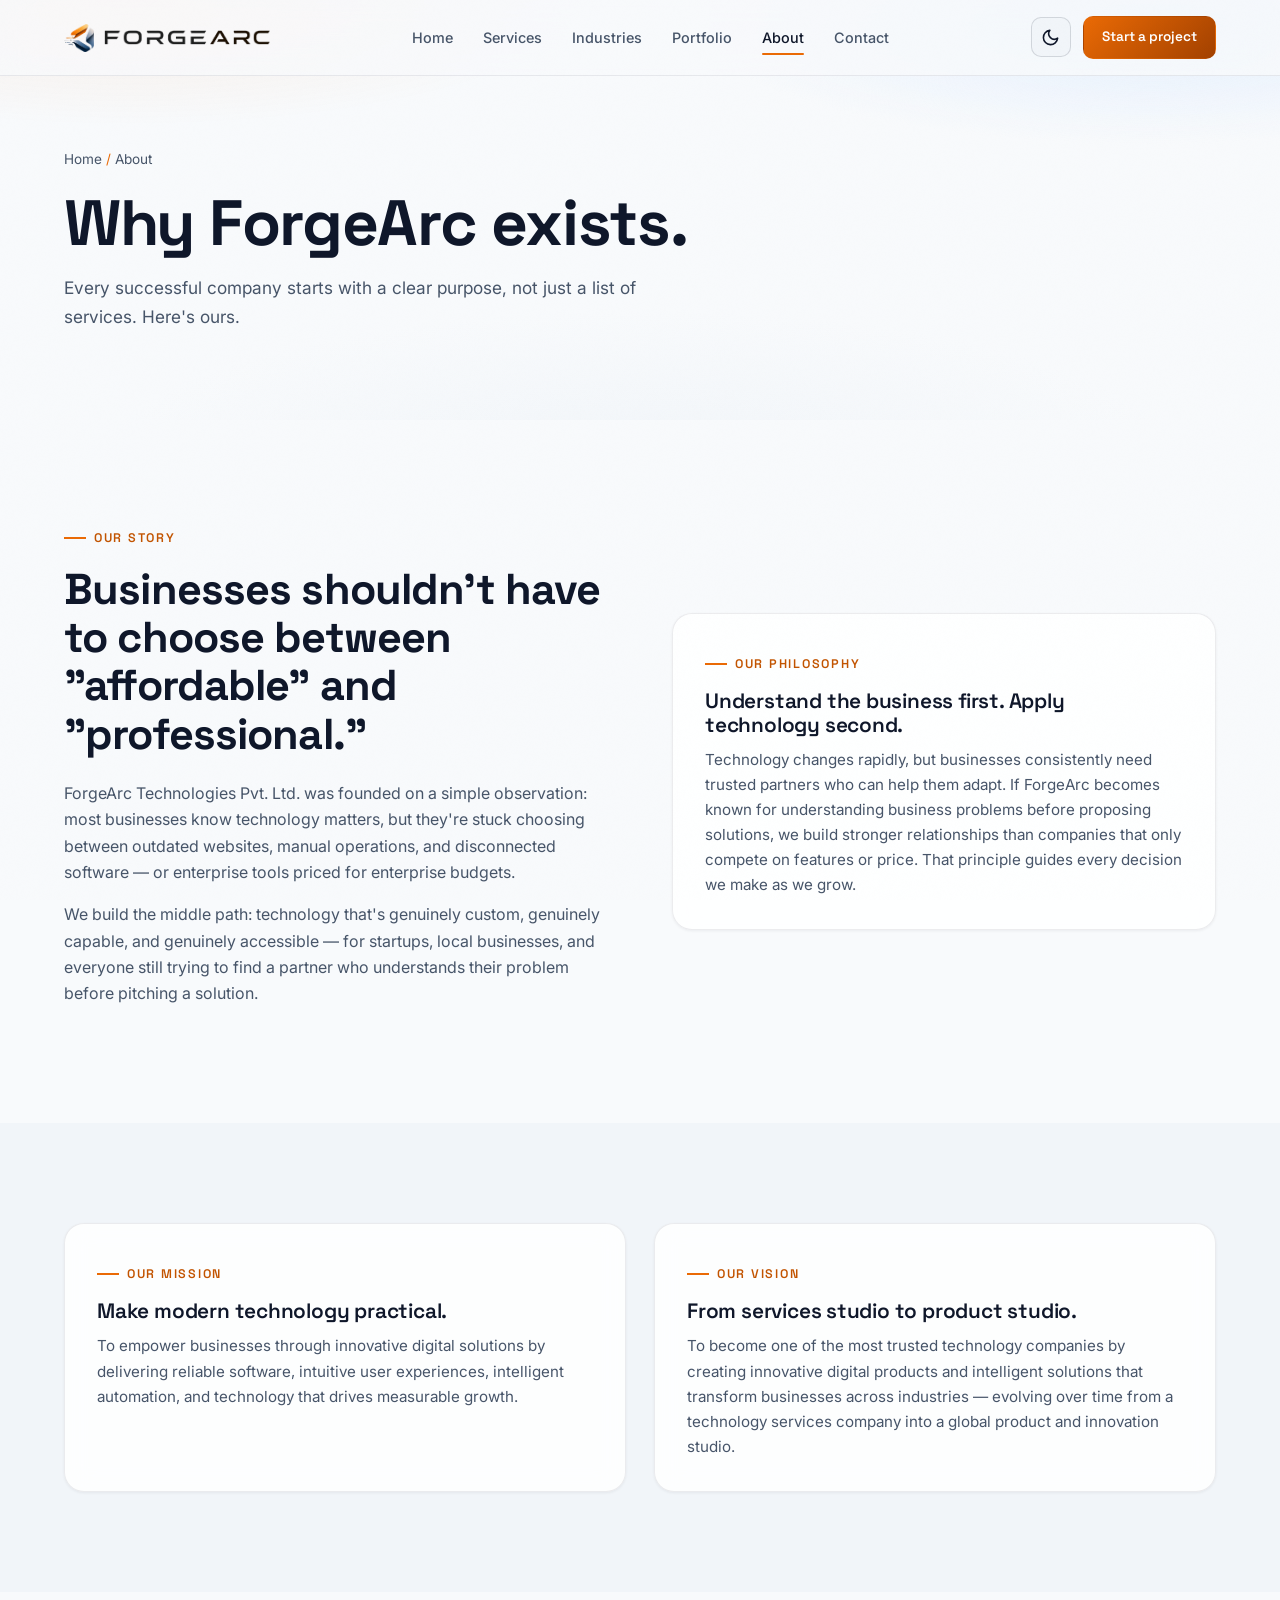
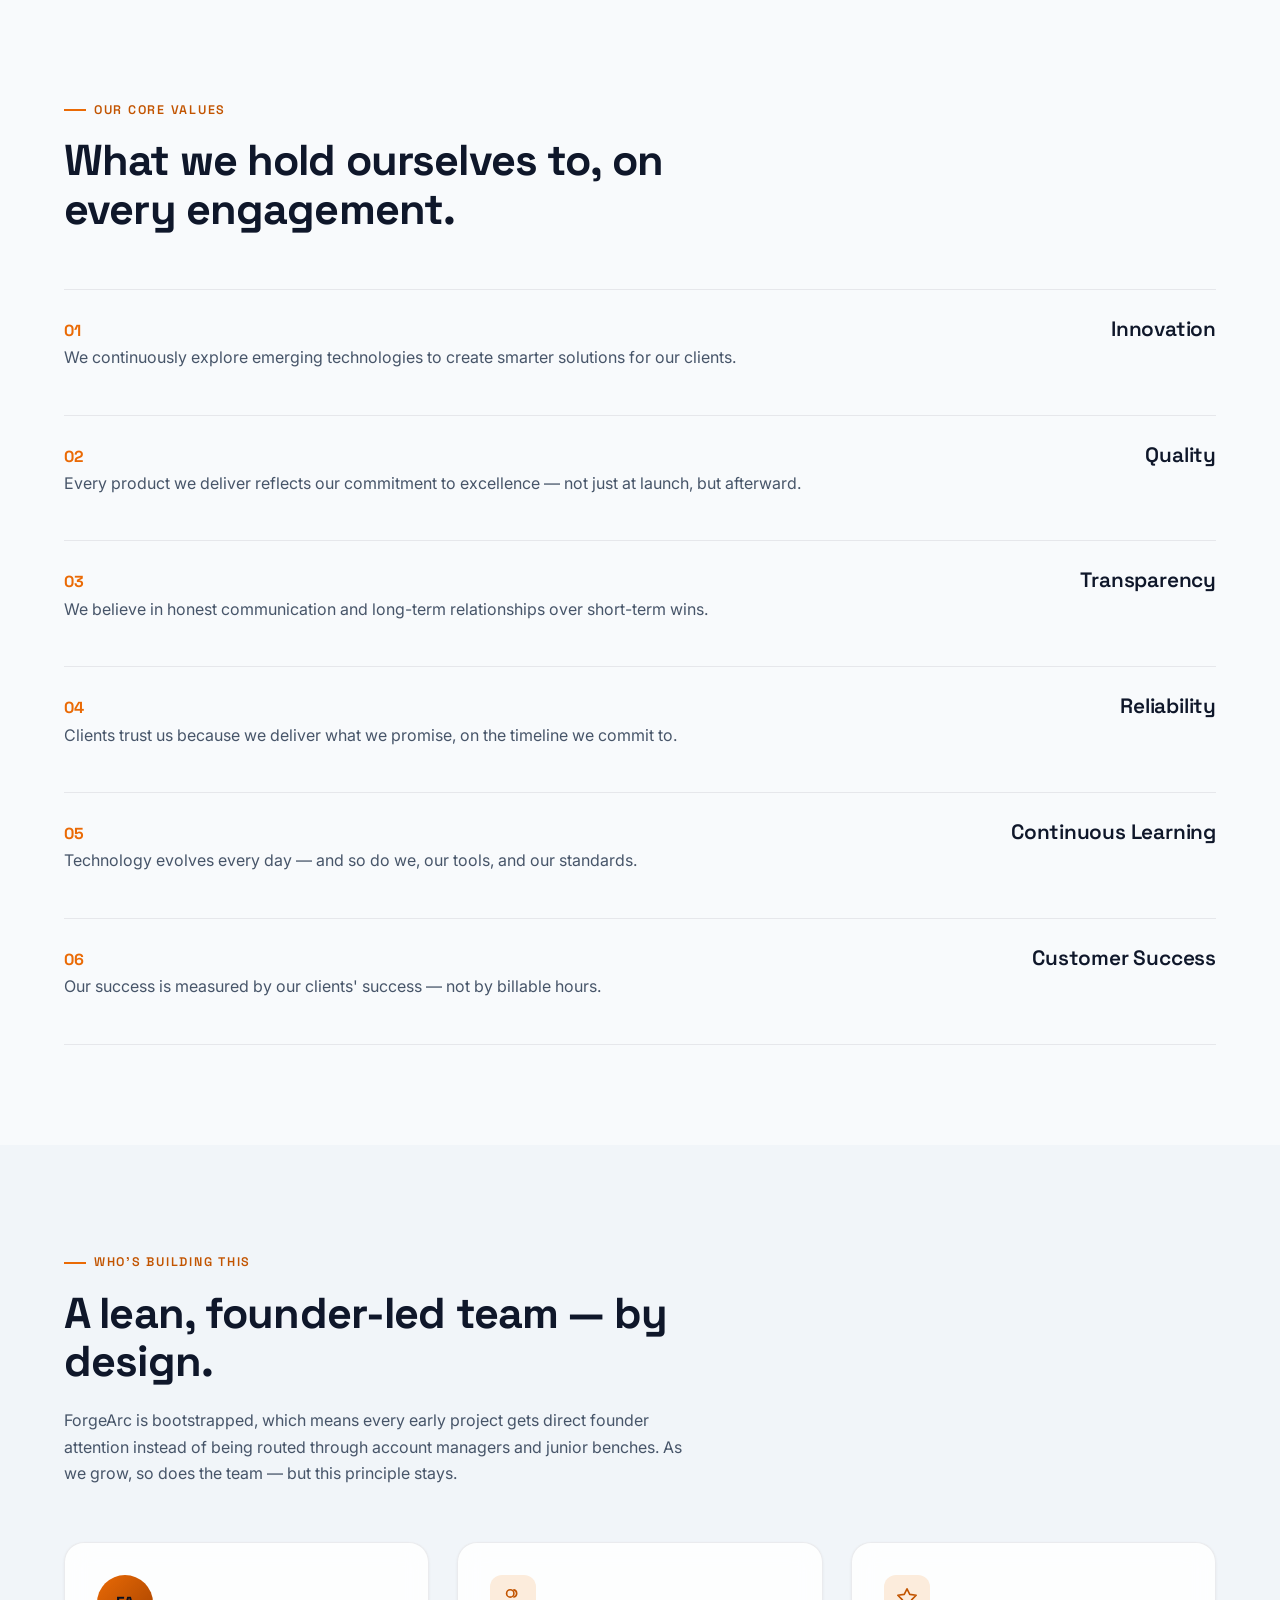
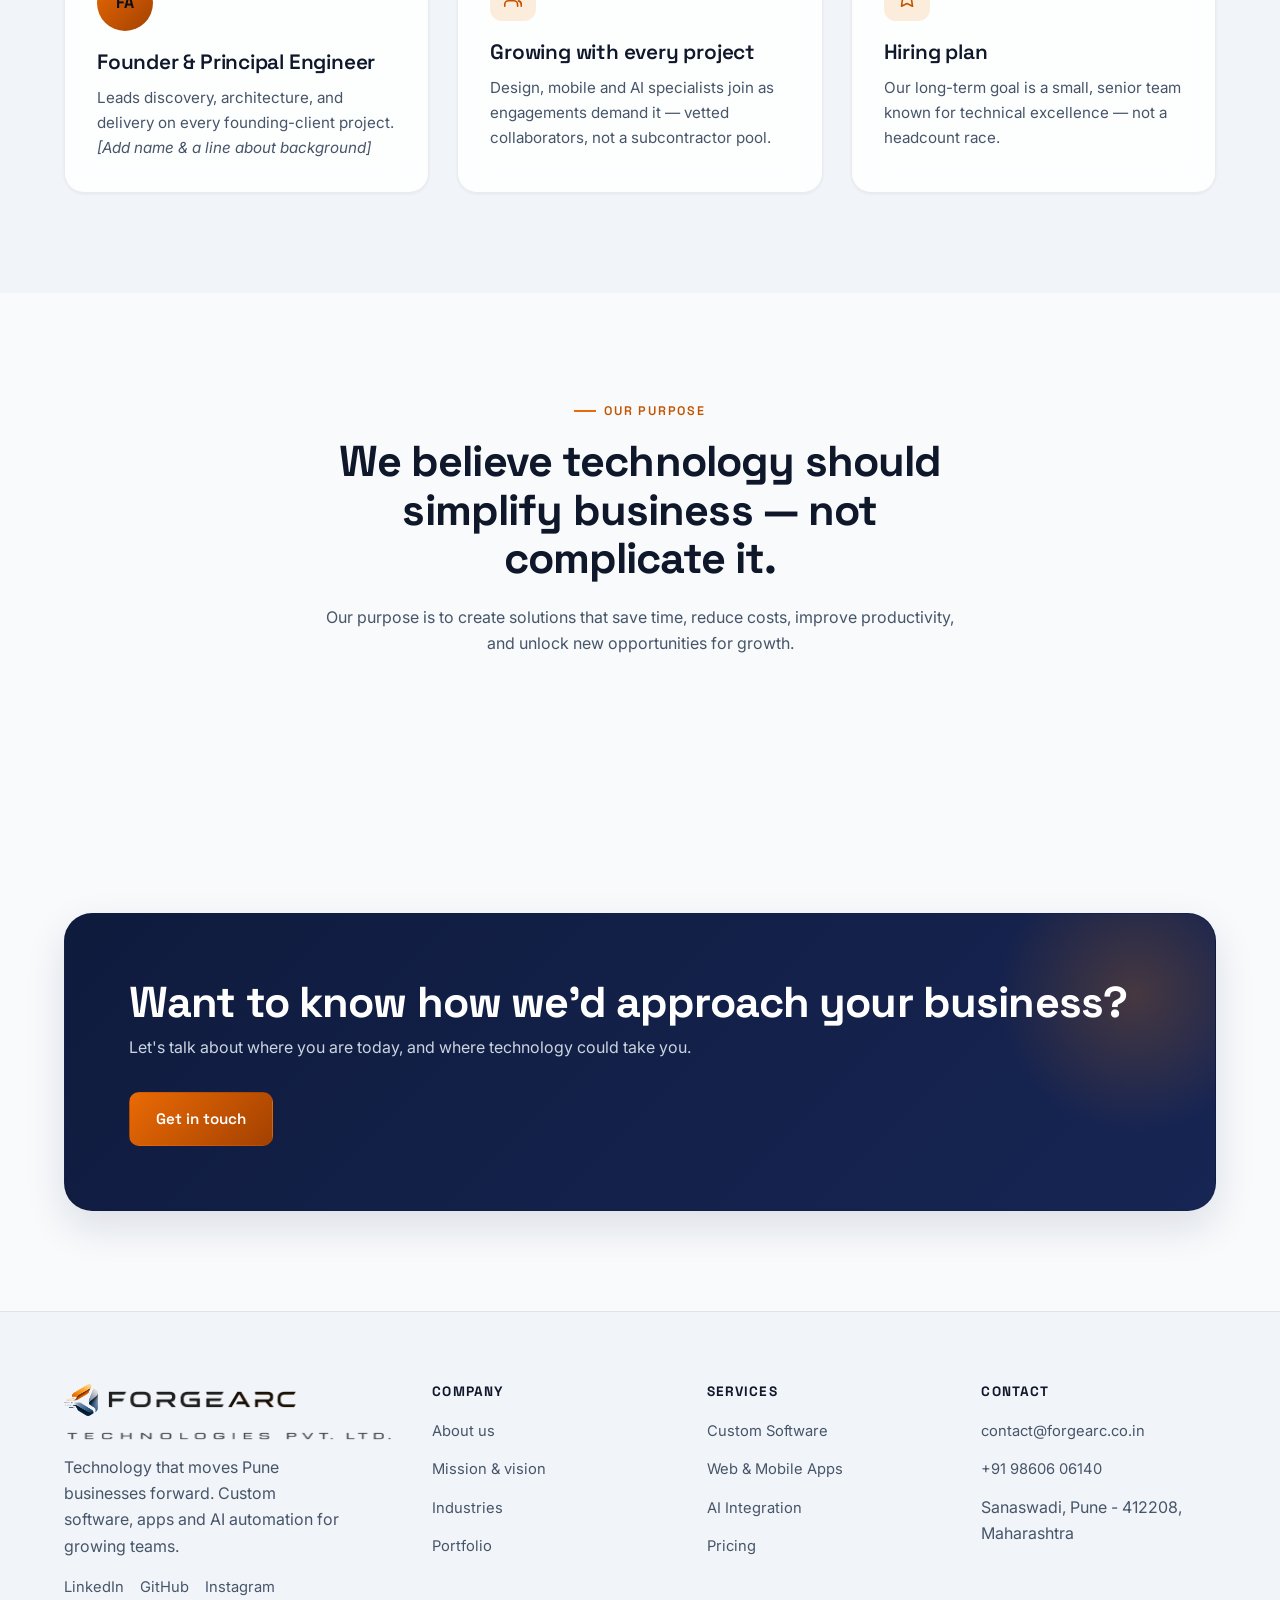
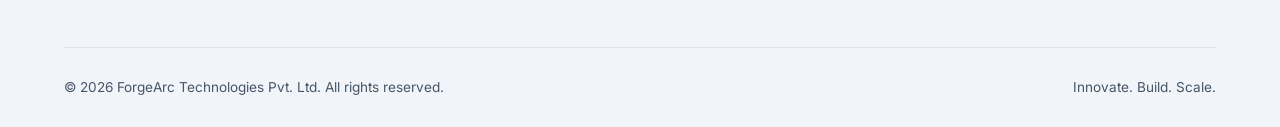
==== commit 2f54bdda: "Add dark/light mode toggle with theme persistence" ====
--- a/about.html
+++ b/about.html
@@ -22,6 +22,15 @@
 <link rel="preconnect" href="https://fonts.gstatic.com" crossorigin>
 <link href="https://fonts.googleapis.com/css2?family=Space+Grotesk:wght@500;600;700&family=Inter:wght@400;500;600&display=swap" rel="stylesheet">
 <link rel="stylesheet" href="css/style.css">
+<script>
+(function(){
+  try {
+    var saved = localStorage.getItem('forgearc-theme');
+    var theme = saved || (window.matchMedia && window.matchMedia('(prefers-color-scheme: light)').matches ? 'light' : 'dark');
+    document.documentElement.setAttribute('data-theme', theme);
+  } catch(e){}
+})();
+</script>
 </head>
 <body>
 
@@ -40,10 +49,28 @@
       <a href="about.html" class="active">About</a>
       <a href="contact.html">Contact</a>
     </nav>
-    <div class="nav-cta">
-      <a href="contact.html" class="btn btn-primary btn-sm">Start a project</a>
+    <div class="nav-actions">
+      <button class="theme-toggle" id="theme-toggle" type="button" aria-label="Toggle theme" title="Toggle theme">
+        <svg class="theme-icon-sun" viewBox="0 0 24 24" fill="none" stroke="currentColor" stroke-width="2" stroke-linecap="round" stroke-linejoin="round" aria-hidden="true">
+          <circle cx="12" cy="12" r="5"></circle>
+          <line x1="12" y1="1" x2="12" y2="3"></line>
+          <line x1="12" y1="21" x2="12" y2="23"></line>
+          <line x1="4.22" y1="4.22" x2="5.64" y2="5.64"></line>
+          <line x1="18.36" y1="18.36" x2="19.78" y2="19.78"></line>
+          <line x1="1" y1="12" x2="3" y2="12"></line>
+          <line x1="21" y1="12" x2="23" y2="12"></line>
+          <line x1="4.22" y1="19.78" x2="5.64" y2="18.36"></line>
+          <line x1="18.36" y1="5.64" x2="19.78" y2="4.22"></line>
+        </svg>
+        <svg class="theme-icon-moon" viewBox="0 0 24 24" fill="none" stroke="currentColor" stroke-width="2" stroke-linecap="round" stroke-linejoin="round" aria-hidden="true">
+          <path d="M21 12.79A9 9 0 1 1 11.21 3 7 7 0 0 0 21 12.79z"></path>
+        </svg>
+      </button>
+      <div class="nav-cta">
+        <a href="contact.html" class="btn btn-primary btn-sm">Start a project</a>
+      </div>
+      <button class="nav-toggle" aria-label="Toggle menu" aria-expanded="false"><span></span></button>
     </div>
-    <button class="nav-toggle" aria-label="Toggle menu" aria-expanded="false"><span></span></button>
   </div>
 </header>
 
--- a/css/style.css
+++ b/css/style.css
@@ -36,6 +36,42 @@
 
   --container: 1200px;
   --nav-h: 76px;
+
+  --nav-bg: rgba(10,15,30,0.65);
+  --nav-bg-scrolled: rgba(8,11,22,0.88);
+  --card-bg: rgba(30,39,64,0.6);
+  --card-bg-hover: rgba(30,39,64,0.78);
+  --card-border-hover: rgba(242,130,13,0.35);
+  --card-featured-bg: linear-gradient(180deg, rgba(242,130,13,0.10), rgba(30,39,64,0.7));
+  --footer-bg: #070A14;
+}
+
+[data-theme="light"] {
+  --bg:          #F8FAFC;
+  --bg-2:        #F1F5F9;
+  --ink:         #0F172A;
+  --surface:     #FFFFFF;
+  --surface-2:   #F1F5F9;
+  --ember:       #EA6A05;
+  --ember-soft:  #C25400;
+  --ember-dim:   #A34100;
+  --fg:          #0F172A;
+  --muted:       #475569;
+  --border:      rgba(15,23,42,0.08);
+  --border-strong: rgba(15,23,42,0.14);
+
+  --shadow-sm: 0 1px 3px rgba(15,23,42,0.06);
+  --shadow-md: 0 12px 32px rgba(15,23,42,0.08);
+  --shadow-lg: 0 24px 50px rgba(15,23,42,0.12);
+  --shadow-ember: 0 12px 32px rgba(234,106,5,0.20);
+
+  --nav-bg: rgba(248,250,252,0.84);
+  --nav-bg-scrolled: rgba(255,255,255,0.94);
+  --card-bg: rgba(255,255,255,0.85);
+  --card-bg-hover: #FFFFFF;
+  --card-border-hover: rgba(234,106,5,0.35);
+  --card-featured-bg: linear-gradient(180deg, rgba(234,106,5,0.06), #FFFFFF);
+  --footer-bg: #F1F5F9;
 }
 
 *,*::before,*::after{ box-sizing:border-box; }
@@ -191,7 +227,7 @@
   position:fixed;
   top:0; left:0; right:0;
   height:var(--nav-h);
-  background:rgba(10,15,30,0.55);
+  background:var(--nav-bg);
   backdrop-filter:saturate(180%) blur(16px);
   -webkit-backdrop-filter:saturate(180%) blur(16px);
   z-index:1000;
@@ -200,8 +236,12 @@
 }
 .nav.scrolled{
   height:64px;
-  background:rgba(8,11,22,0.85);
+  background:var(--nav-bg-scrolled);
   border-bottom-color:var(--border-strong);
+  box-shadow:0 8px 24px rgba(3,10,22,0.25);
+}
+[data-theme="light"] .nav.scrolled{
+  box-shadow:0 4px 20px rgba(15,23,42,0.06);
 }
 .nav .container{
   height:100%;
@@ -220,7 +260,10 @@
   letter-spacing:-0.01em;
 }
 .nav-brand .icon-img{ height:28px; width:auto; }
-.nav-brand .word-img{ height:15px; width:auto; }
+.nav-brand .word-img{ height:15px; width:auto; transition:filter .25s ease; }
+[data-theme="light"] .nav-brand .word-img{
+  filter:brightness(0.12);
+}
 
 .nav-links{ display:flex; align-items:center; gap:30px; }
 .nav-links a{
@@ -240,7 +283,57 @@
   background:var(--ember);
   border-radius:2px;
 }
+.nav-actions{
+  display:flex;
+  align-items:center;
+  gap:12px;
+}
 .nav-cta{ display:flex; align-items:center; gap:14px; }
+
+/* ---------------- Theme Toggle Button ---------------- */
+.theme-toggle{
+  display:inline-flex;
+  align-items:center;
+  justify-content:center;
+  width:40px;
+  height:40px;
+  border-radius:10px;
+  background:var(--surface-2);
+  border:1px solid var(--border-strong);
+  color:var(--fg);
+  cursor:pointer;
+  padding:0;
+  transition:transform .18s ease, background .18s ease, border-color .18s ease, color .18s ease, box-shadow .18s ease;
+  position:relative;
+  outline:none;
+  flex-shrink:0;
+}
+.theme-toggle:hover{
+  transform:translateY(-2px);
+  border-color:var(--ember);
+  color:var(--ember-soft);
+  box-shadow:0 4px 14px rgba(242,130,13,0.18);
+}
+.theme-toggle:active{
+  transform:translateY(0);
+}
+.theme-toggle svg{
+  width:19px;
+  height:19px;
+  pointer-events:none;
+  transition:transform .35s cubic-bezier(0.34, 1.56, 0.64, 1);
+}
+.theme-toggle:hover svg{
+  transform:rotate(15deg);
+}
+
+/* Dark mode: show Sun icon */
+.theme-icon-sun{ display:block; }
+.theme-icon-moon{ display:none; }
+
+/* Light mode: show Moon icon */
+[data-theme="light"] .theme-icon-sun{ display:none; }
+[data-theme="light"] .theme-icon-moon{ display:block; }
 
 .nav-toggle{
   display:none;
@@ -266,7 +359,7 @@
   .nav-links{
     position:fixed;
     top:var(--nav-h); left:0; right:0;
-    background:#0A0F1E;
+    background:var(--bg);
     flex-direction:column;
     align-items:flex-start;
     gap:0;
@@ -274,7 +367,7 @@
     transform:translateY(-8px);
     opacity:0;
     pointer-events:none;
-    transition:opacity .2s ease, transform .2s ease;
+    transition:opacity .2s ease, transform .2s ease, background .2s ease;
     border-bottom:1px solid var(--border);
   }
   .nav-links.open{ opacity:1; transform:translateY(0); pointer-events:auto; }
@@ -413,7 +506,7 @@
 /* ---------------- Glass cards ---------------- */
 .card, .glass{
   position:relative;
-  background:rgba(30,39,64,0.6);
+  background:var(--card-bg);
   backdrop-filter:blur(14px);
   -webkit-backdrop-filter:blur(14px);
   border:1px solid var(--border);
@@ -442,8 +535,8 @@
 .hover-lift:hover, .card:hover{
   transform:translateY(-4px);
   box-shadow:var(--shadow-ember), var(--shadow-md);
-  border-color:rgba(242,130,13,0.35);
-  background:rgba(30,39,64,0.78);
+  border-color:var(--card-border-hover);
+  background:var(--card-bg-hover);
 }
 .card:hover::before{ opacity:1; }
 .card > *{ position:relative; z-index:1; }
@@ -462,7 +555,7 @@
 /* featured / highlighted card (pricing middle tier etc.) */
 .card-featured{
   border-color:rgba(242,130,13,0.5);
-  background:linear-gradient(180deg, rgba(242,130,13,0.10), rgba(30,39,64,0.7));
+  background:var(--card-featured-bg);
   box-shadow:var(--shadow-ember);
 }
 .card-featured::before{ opacity:1; }
@@ -529,7 +622,7 @@
 .cta-actions{ display:flex; gap:14px; flex-wrap:wrap; }
 
 /* ---------------- Footer ---------------- */
-.footer{ background:#070A14; color:var(--muted); padding:72px 0 28px; border-top:1px solid var(--border); }
+.footer{ background:var(--footer-bg); color:var(--muted); padding:72px 0 28px; border-top:1px solid var(--border); transition:background .3s ease, border-color .3s ease; }
 .footer-grid{ display:grid; grid-template-columns:1.4fr 1fr 1fr 1fr; gap:40px; padding-bottom:48px; border-bottom:1px solid var(--border); }
 .footer-brand{ display:flex; align-items:center; gap:10px; margin-bottom:14px; flex-wrap:wrap; }
 .footer-brand .icon-img{ height:32px; width:auto; }
@@ -744,3 +837,118 @@
 
 .scale-in{ opacity:0; transform:scale(0.94); transition:opacity .6s ease, transform .6s ease; }
 .scale-in.in-view{ opacity:1; transform:scale(1); }
+
+/* ==========================================================================
+   Light Mode Theme Adjustments
+   ========================================================================== */
+[data-theme="light"] body::after {
+  opacity: 0.015;
+  mix-blend-mode: multiply;
+}
+
+[data-theme="light"] .bg-mesh {
+  background:
+    radial-gradient(ellipse 60% 50% at 10% 0%, rgba(234,106,5,0.09), transparent 60%),
+    radial-gradient(ellipse 55% 45% at 90% 5%, rgba(219,234,254,0.7), transparent 65%),
+    radial-gradient(ellipse 70% 60% at 50% 110%, rgba(241,245,249,0.9), transparent 60%);
+}
+
+[data-theme="light"] .hero-grid-pattern {
+  background-image:
+    linear-gradient(rgba(15,23,42,0.035) 1px, transparent 1px),
+    linear-gradient(90deg, rgba(15,23,42,0.035) 1px, transparent 1px);
+}
+
+[data-theme="light"] .hero-orb--1 {
+  background: radial-gradient(circle, rgba(234,106,5,0.16), transparent 70%);
+}
+[data-theme="light"] .hero-orb--2 {
+  background: radial-gradient(circle, rgba(147,197,253,0.28), transparent 70%);
+}
+[data-theme="light"] .hero-orb--3 {
+  background: radial-gradient(circle, rgba(245,169,74,0.15), transparent 70%);
+}
+
+[data-theme="light"] .hero-spotlight {
+  background: radial-gradient(600px circle at var(--sx,50%) var(--sy,20%), rgba(234,106,5,0.08), transparent 55%);
+}
+
+[data-theme="light"] .arc-line {
+  stroke: #64748B;
+  opacity: 0.45;
+}
+[data-theme="light"] .arc-dot.steel {
+  fill: #64748B;
+}
+
+[data-theme="light"] .section-band {
+  background: linear-gradient(180deg, rgba(15,23,42,0.02), transparent);
+}
+
+[data-theme="light"] .btn-primary {
+  color: #FFFFFF;
+}
+
+[data-theme="light"] .btn-secondary:hover {
+  border-color: rgba(15,23,42,0.3);
+}
+
+[data-theme="light"] .cta-band {
+  background: linear-gradient(135deg, #0F1B3D 0%, #172554 100%);
+  border-color: rgba(15, 27, 61, 0.25);
+  box-shadow: 0 16px 40px rgba(15, 27, 61, 0.12);
+}
+[data-theme="light"] .cta-band h2 {
+  color: #FFFFFF;
+}
+[data-theme="light"] .cta-band p {
+  color: #CBD5E1;
+}
+
+[data-theme="light"] .stage-tab.active {
+  color: #FFFFFF;
+}
+
+[data-theme="light"] .pricing-badge {
+  color: #FFFFFF;
+}
+
+[data-theme="light"] .industry-tags span {
+  background: rgba(234, 106, 5, 0.08);
+  border-color: rgba(234, 106, 5, 0.38);
+  color: var(--ember-soft);
+}
+
+[data-theme="light"] .field input,
+[data-theme="light"] .field select,
+[data-theme="light"] .field textarea {
+  background: #FFFFFF;
+  border-color: var(--border-strong);
+}
+[data-theme="light"] .field input::placeholder,
+[data-theme="light"] .field textarea::placeholder {
+  color: #94A3B8;
+}
+
+[data-theme="light"] .contact-row .ic {
+  background: rgba(234, 106, 5, 0.12);
+}
+
+[data-theme="light"] .service-visual svg {
+  stroke: #64748B;
+}
+
+[data-theme="light"] .footer-brand .word-img {
+  filter: brightness(0.12);
+}
+[data-theme="light"] .footer-brand .sub-img {
+  filter: brightness(0.25);
+}
+
+/* Smooth transition when toggling */
+html.theme-transition,
+html.theme-transition *,
+html.theme-transition *::before,
+html.theme-transition *::after {
+  transition: background-color 0.28s ease, border-color 0.28s ease, color 0.28s ease, fill 0.28s ease, stroke 0.28s ease, box-shadow 0.28s ease !important;
+}
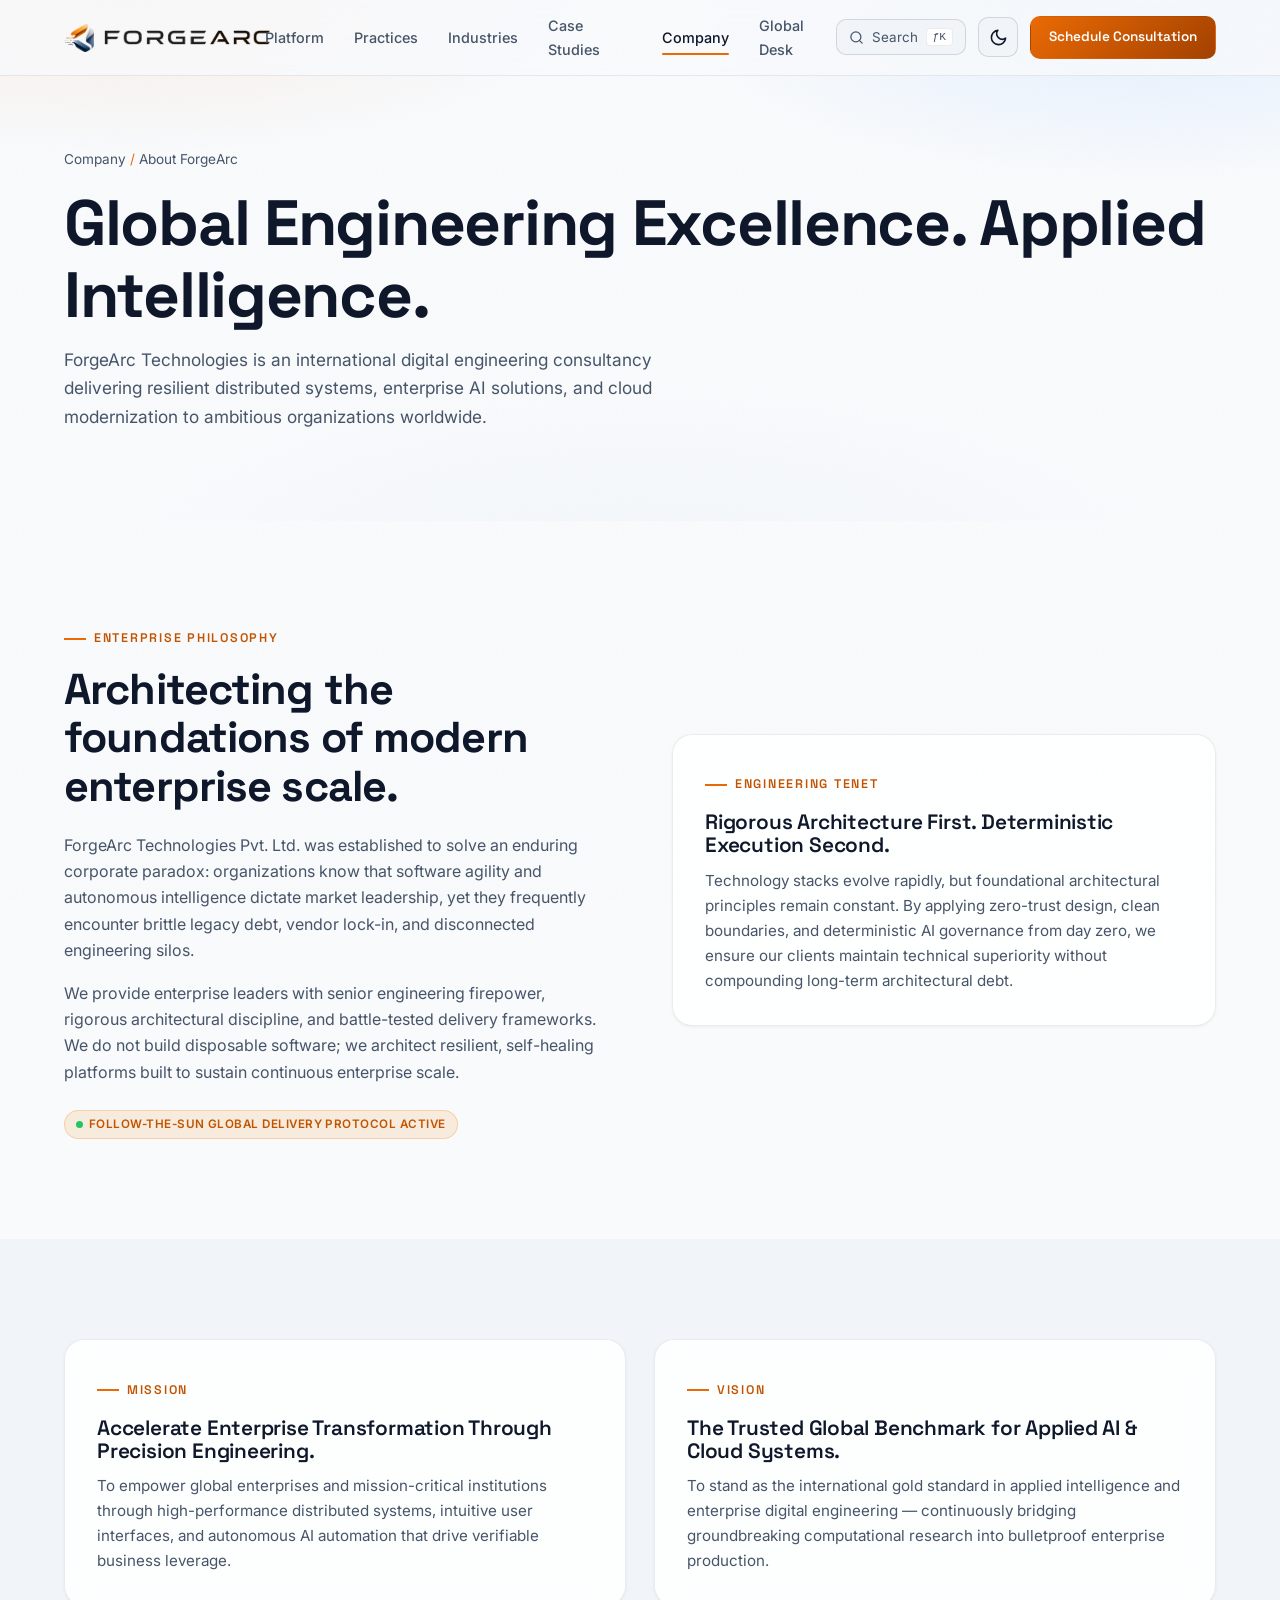
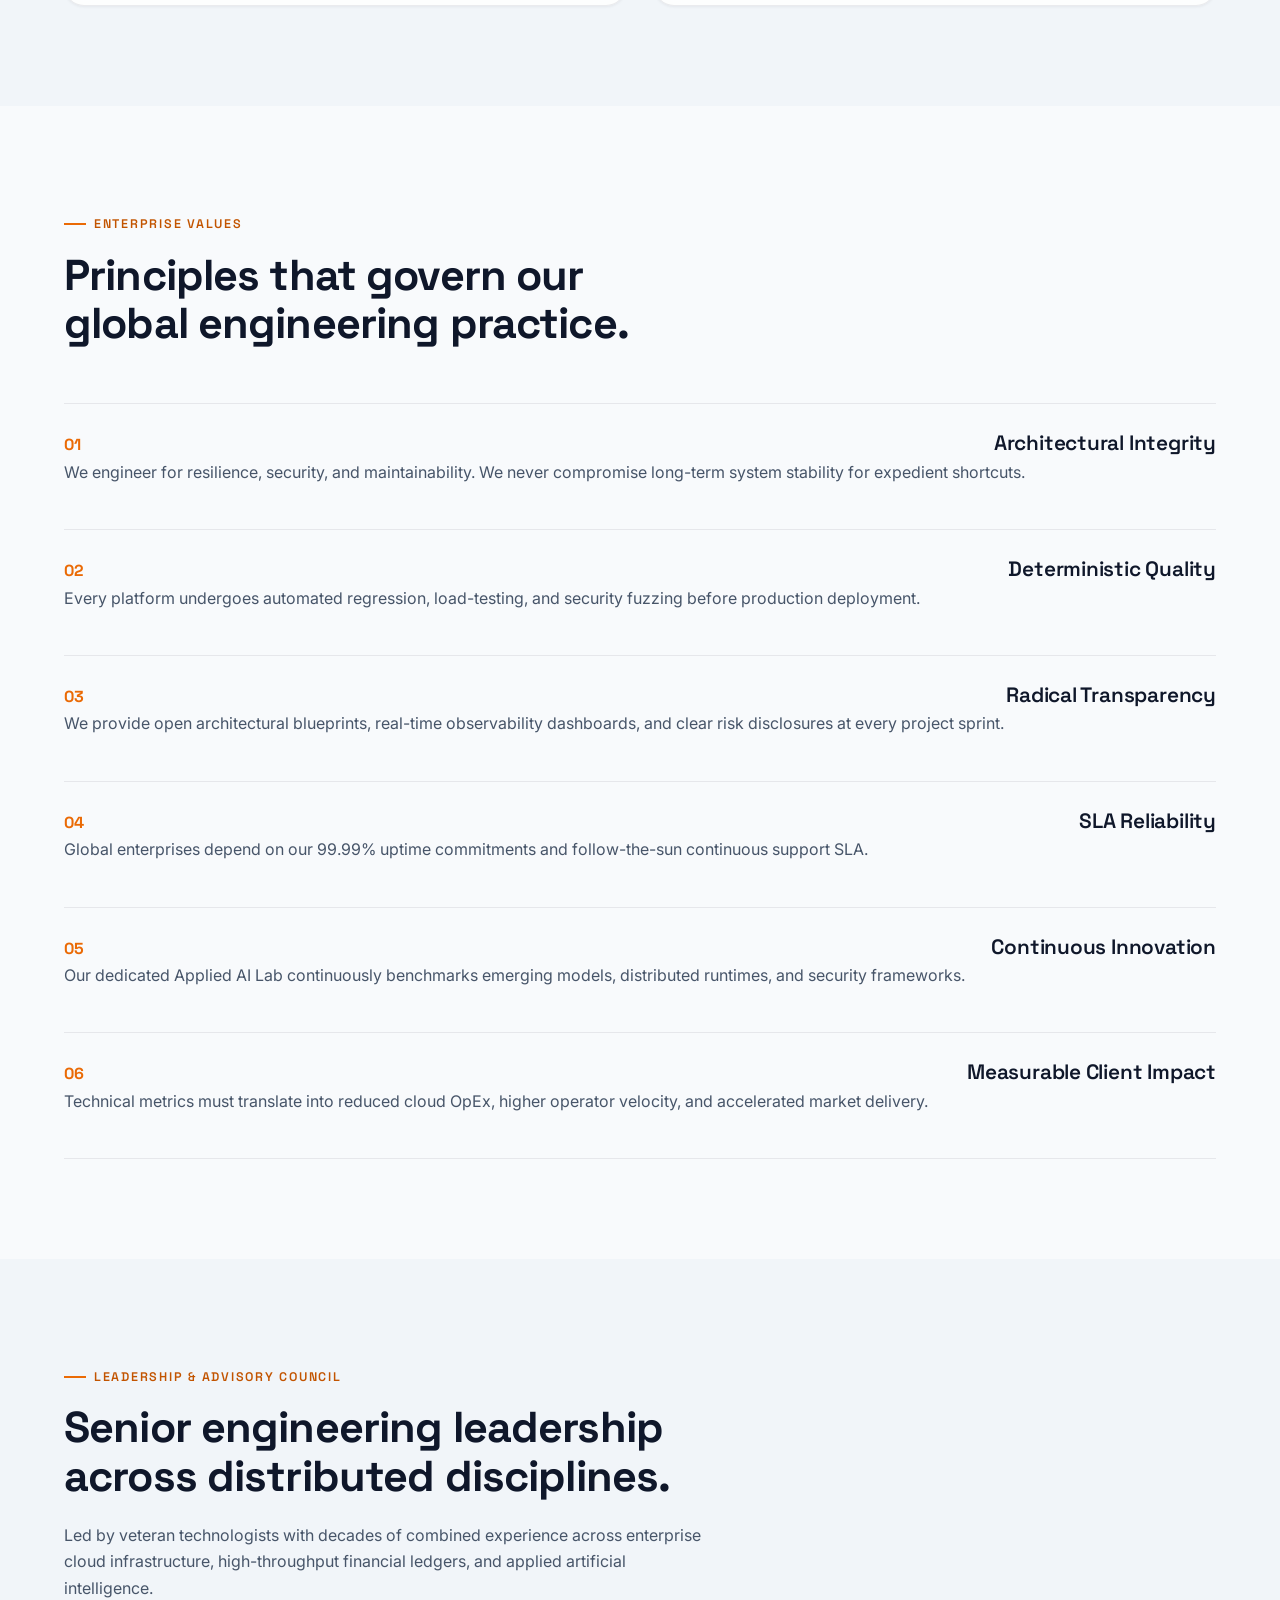
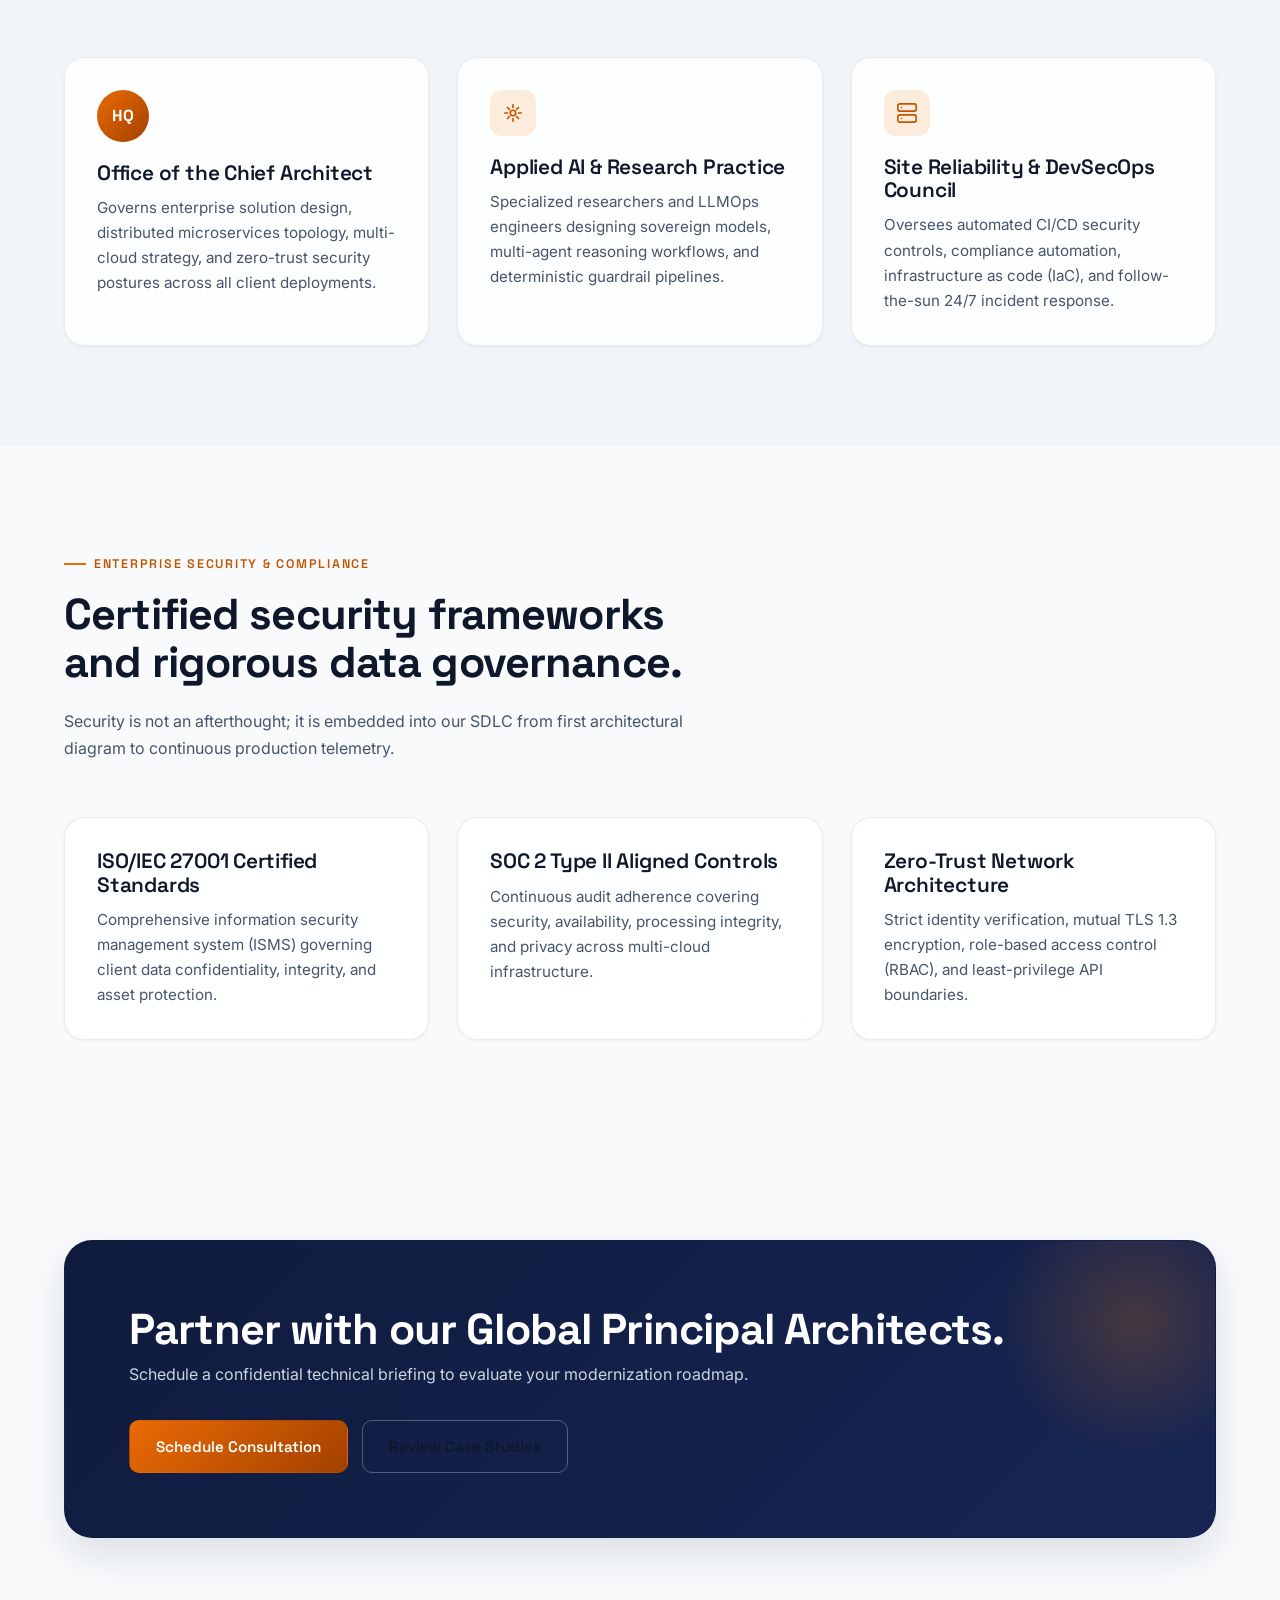
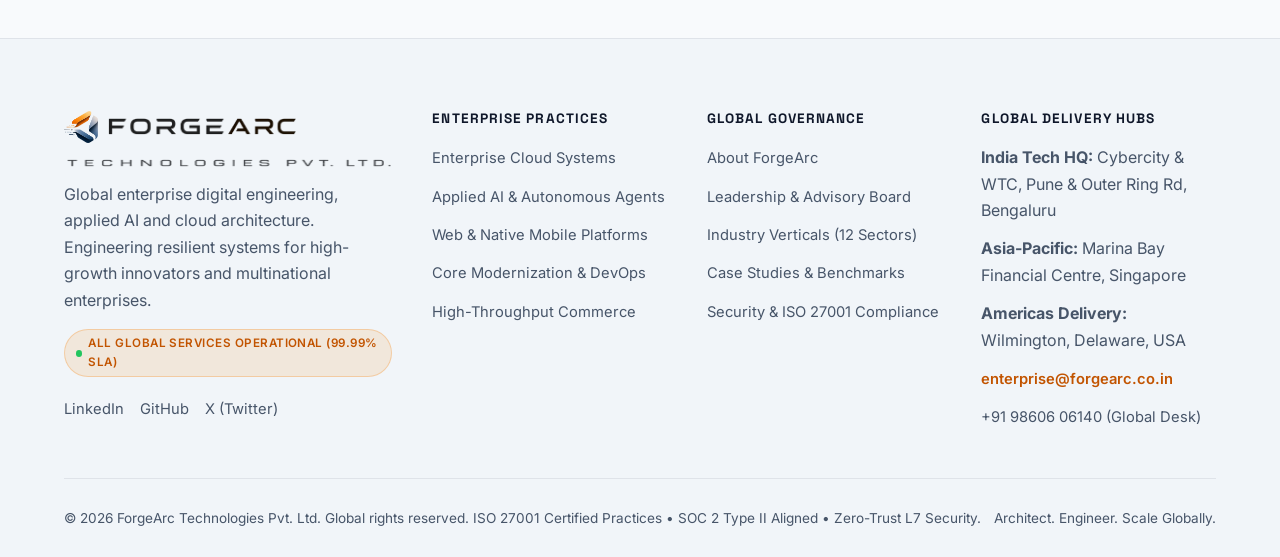
==== commit c96bc83e: "Transform ForgeArc into multinational enterprise digital engineering consultancy" ====
--- a/about.html
+++ b/about.html
@@ -41,15 +41,19 @@
       <img class="word-img" src="assets/wordmark.png" alt="ForgeArc Technologies">
     </a>
     <nav class="nav-links" id="nav-links">
-      <a href="/">Home</a>
-      <a href="services.html">Services</a>
+      <a href="/">Platform</a>
+      <a href="services.html">Practices</a>
       <a href="industries.html">Industries</a>
-      <a href="portfolio.html">Portfolio</a>
-      <!-- <a href="pricing.html">Pricing</a> -->
-      <a href="about.html" class="active">About</a>
-      <a href="contact.html">Contact</a>
+      <a href="portfolio.html">Case Studies</a>
+      <a href="about.html" class="active">Company</a>
+      <a href="contact.html">Global Desk</a>
     </nav>
     <div class="nav-actions">
+      <button class="nav-search-btn" type="button" aria-label="Quick search (Press Ctrl+K)">
+        <svg width="15" height="15" viewBox="0 0 24 24" fill="none" stroke="currentColor" stroke-width="2" stroke-linecap="round" stroke-linejoin="round"><circle cx="11" cy="11" r="8"></circle><line x1="21" y1="21" x2="16.65" y2="16.65"></line></svg>
+        <span class="search-label">Search</span>
+        <kbd class="kbd-shortcut">&fnof;K</kbd>
+      </button>
       <button class="theme-toggle" id="theme-toggle" type="button" aria-label="Toggle theme" title="Toggle theme">
         <svg class="theme-icon-sun" viewBox="0 0 24 24" fill="none" stroke="currentColor" stroke-width="2" stroke-linecap="round" stroke-linejoin="round" aria-hidden="true">
           <circle cx="12" cy="12" r="5"></circle>
@@ -67,7 +71,7 @@
         </svg>
       </button>
       <div class="nav-cta">
-        <a href="contact.html" class="btn btn-primary btn-sm">Start a project</a>
+        <a href="contact.html" class="btn btn-primary btn-sm">Schedule Consultation</a>
       </div>
       <button class="nav-toggle" aria-label="Toggle menu" aria-expanded="false"><span></span></button>
     </div>
@@ -77,111 +81,135 @@
 <section class="page-hero">
   <div class="bg-mesh" aria-hidden="true"></div>
   <div class="container">
-    <div class="breadcrumb">Home <span class="accent">/</span> About</div>
-    <h1>Why ForgeArc exists.</h1>
-    <p>Every successful company starts with a clear purpose, not just a list of services. Here's ours.</p>
-  </div>
-</section>
-
+    <div class="breadcrumb">Company <span class="accent">/</span> About ForgeArc</div>
+    <h1>Global Engineering Excellence. Applied Intelligence.</h1>
+    <p>ForgeArc Technologies is an international digital engineering consultancy delivering resilient distributed systems, enterprise AI solutions, and cloud modernization to ambitious organizations worldwide.</p>
+  </div>
+</section>
+
+<!-- ============ COMPANY NARRATIVE ============ -->
 <section>
   <div class="container split">
     <div class="reveal">
-      <div class="eyebrow">Our story</div>
-      <h2>Businesses shouldn't have to choose between "affordable" and "professional."</h2>
-      <p>ForgeArc Technologies Pvt. Ltd. was founded on a simple observation: most businesses know technology matters, but they're stuck choosing between outdated websites, manual operations, and disconnected software — or enterprise tools priced for enterprise budgets.</p>
-      <p>We build the middle path: technology that's genuinely custom, genuinely capable, and genuinely accessible — for startups, local businesses, and everyone still trying to find a partner who understands their problem before pitching a solution.</p>
+      <div class="eyebrow">Enterprise Philosophy</div>
+      <h2>Architecting the foundations of modern enterprise scale.</h2>
+      <p>ForgeArc Technologies Pvt. Ltd. was established to solve an enduring corporate paradox: organizations know that software agility and autonomous intelligence dictate market leadership, yet they frequently encounter brittle legacy debt, vendor lock-in, and disconnected engineering silos.</p>
+      <p>We provide enterprise leaders with senior engineering firepower, rigorous architectural discipline, and battle-tested delivery frameworks. We do not build disposable software; we architect resilient, self-healing platforms built to sustain continuous enterprise scale.</p>
+      <div style="margin-top:24px;">
+        <span class="nav-badge-pill"><span class="live-pulse-dot"></span> Follow-the-Sun Global Delivery Protocol Active</span>
+      </div>
     </div>
     <div class="scale-in">
       <div class="card">
-        <div class="eyebrow">Our philosophy</div>
-        <h3>Understand the business first. Apply technology second.</h3>
-        <p>Technology changes rapidly, but businesses consistently need trusted partners who can help them adapt. If ForgeArc becomes known for understanding business problems before proposing solutions, we build stronger relationships than companies that only compete on features or price. That principle guides every decision we make as we grow.</p>
-      </div>
-    </div>
-  </div>
-</section>
-
+        <div class="eyebrow">Engineering Tenet</div>
+        <h3>Rigorous Architecture First. Deterministic Execution Second.</h3>
+        <p>Technology stacks evolve rapidly, but foundational architectural principles remain constant. By applying zero-trust design, clean boundaries, and deterministic AI governance from day zero, we ensure our clients maintain technical superiority without compounding long-term architectural debt.</p>
+      </div>
+    </div>
+  </div>
+</section>
+
+<!-- ============ MISSION & VISION ============ -->
 <section class="section-alt" id="mission">
   <div class="container">
     <div class="grid grid-2">
       <div class="card reveal">
-        <div class="eyebrow">Our mission</div>
-        <h3>Make modern technology practical.</h3>
-        <p>To empower businesses through innovative digital solutions by delivering reliable software, intuitive user experiences, intelligent automation, and technology that drives measurable growth.</p>
+        <div class="eyebrow">Mission</div>
+        <h3>Accelerate Enterprise Transformation Through Precision Engineering.</h3>
+        <p>To empower global enterprises and mission-critical institutions through high-performance distributed systems, intuitive user interfaces, and autonomous AI automation that drive verifiable business leverage.</p>
       </div>
       <div class="card reveal d1">
-        <div class="eyebrow">Our vision</div>
-        <h3>From services studio to product studio.</h3>
-        <p>To become one of the most trusted technology companies by creating innovative digital products and intelligent solutions that transform businesses across industries — evolving over time from a technology services company into a global product and innovation studio.</p>
-      </div>
-    </div>
-  </div>
-</section>
-
+        <div class="eyebrow">Vision</div>
+        <h3>The Trusted Global Benchmark for Applied AI &amp; Cloud Systems.</h3>
+        <p>To stand as the international gold standard in applied intelligence and enterprise digital engineering — continuously bridging groundbreaking computational research into bulletproof enterprise production.</p>
+      </div>
+    </div>
+  </div>
+</section>
+
+<!-- ============ VALUES ============ -->
 <section>
   <div class="container">
     <div class="section-head reveal">
-      <div class="eyebrow">Our core values</div>
-      <h2>What we hold ourselves to, on every engagement.</h2>
-    </div>
-    <div class="value-card reveal"><div class="row"><span class="idx">01</span><h3>Innovation</h3></div><p>We continuously explore emerging technologies to create smarter solutions for our clients.</p></div>
-    <div class="value-card reveal"><div class="row"><span class="idx">02</span><h3>Quality</h3></div><p>Every product we deliver reflects our commitment to excellence — not just at launch, but afterward.</p></div>
-    <div class="value-card reveal"><div class="row"><span class="idx">03</span><h3>Transparency</h3></div><p>We believe in honest communication and long-term relationships over short-term wins.</p></div>
-    <div class="value-card reveal"><div class="row"><span class="idx">04</span><h3>Reliability</h3></div><p>Clients trust us because we deliver what we promise, on the timeline we commit to.</p></div>
-    <div class="value-card reveal"><div class="row"><span class="idx">05</span><h3>Continuous Learning</h3></div><p>Technology evolves every day — and so do we, our tools, and our standards.</p></div>
-    <div class="value-card reveal"><div class="row"><span class="idx">06</span><h3>Customer Success</h3></div><p>Our success is measured by our clients' success — not by billable hours.</p></div>
-  </div>
-</section>
-
+      <div class="eyebrow">Enterprise Values</div>
+      <h2>Principles that govern our global engineering practice.</h2>
+    </div>
+    <div class="value-card reveal"><div class="row"><span class="idx">01</span><h3>Architectural Integrity</h3></div><p>We engineer for resilience, security, and maintainability. We never compromise long-term system stability for expedient shortcuts.</p></div>
+    <div class="value-card reveal"><div class="row"><span class="idx">02</span><h3>Deterministic Quality</h3></div><p>Every platform undergoes automated regression, load-testing, and security fuzzing before production deployment.</p></div>
+    <div class="value-card reveal"><div class="row"><span class="idx">03</span><h3>Radical Transparency</h3></div><p>We provide open architectural blueprints, real-time observability dashboards, and clear risk disclosures at every project sprint.</p></div>
+    <div class="value-card reveal"><div class="row"><span class="idx">04</span><h3>SLA Reliability</h3></div><p>Global enterprises depend on our 99.99% uptime commitments and follow-the-sun continuous support SLA.</p></div>
+    <div class="value-card reveal"><div class="row"><span class="idx">05</span><h3>Continuous Innovation</h3></div><p>Our dedicated Applied AI Lab continuously benchmarks emerging models, distributed runtimes, and security frameworks.</p></div>
+    <div class="value-card reveal"><div class="row"><span class="idx">06</span><h3>Measurable Client Impact</h3></div><p>Technical metrics must translate into reduced cloud OpEx, higher operator velocity, and accelerated market delivery.</p></div>
+  </div>
+</section>
+
+<!-- ============ LEADERSHIP & GOVERNANCE ============ -->
 <section class="section-alt">
   <div class="container">
     <div class="section-head reveal">
-      <div class="eyebrow">Who's building this</div>
-      <h2>A lean, founder-led team — by design.</h2>
-      <p>ForgeArc is bootstrapped, which means every early project gets direct founder attention instead of being routed through account managers and junior benches. As we grow, so does the team — but this principle stays.</p>
+      <div class="eyebrow">Leadership &amp; Advisory Council</div>
+      <h2>Senior engineering leadership across distributed disciplines.</h2>
+      <p>Led by veteran technologists with decades of combined experience across enterprise cloud infrastructure, high-throughput financial ledgers, and applied artificial intelligence.</p>
     </div>
     <div class="grid grid-3">
       <div class="card reveal">
-        <div class="card-icon" style="border-radius:50%;width:56px;height:56px;background:linear-gradient(135deg, var(--ember), var(--ember-dim));display:flex;align-items:center;justify-content:center;">
-          <span style="font-family:var(--font-display);font-weight:700;color:#0A0F1E;">FA</span>
+        <div class="card-icon" style="border-radius:50%;width:52px;height:52px;background:linear-gradient(135deg, var(--ember), var(--ember-dim));display:flex;align-items:center;justify-content:center;">
+          <span style="font-family:var(--font-display);font-weight:700;color:#FFFFFF;font-size:1rem;">HQ</span>
         </div>
-        <h3>Founder &amp; Principal Engineer</h3>
-        <p>Leads discovery, architecture, and delivery on every founding-client project. <em>[Add name &amp; a line about background]</em></p>
+        <h3>Office of the Chief Architect</h3>
+        <p>Governs enterprise solution design, distributed microservices topology, multi-cloud strategy, and zero-trust security postures across all client deployments.</p>
       </div>
       <div class="card reveal d1">
-        <div class="card-icon"><svg viewBox="0 0 24 24" fill="none" stroke-width="1.8" stroke-linecap="round" stroke-linejoin="round"><path d="M17 21v-2a4 4 0 00-4-4H7a4 4 0 00-4 4v2M13 3.13a4 4 0 010 7.75M21 21v-2a4 4 0 00-3-3.87"/><circle cx="9" cy="7" r="4"/></svg></div>
-        <h3>Growing with every project</h3>
-        <p>Design, mobile and AI specialists join as engagements demand it — vetted collaborators, not a subcontractor pool.</p>
+        <div class="card-icon"><svg viewBox="0 0 24 24" fill="none" stroke-width="1.8" stroke-linecap="round" stroke-linejoin="round"><path d="M12 3v3M12 18v3M3 12h3M18 12h3M6 6l2 2M16 16l2 2M6 18l2-2M16 8l2-2"/><circle cx="12" cy="12" r="3"/></svg></div>
+        <h3>Applied AI &amp; Research Practice</h3>
+        <p>Specialized researchers and LLMOps engineers designing sovereign models, multi-agent reasoning workflows, and deterministic guardrail pipelines.</p>
       </div>
       <div class="card reveal d2">
-        <div class="card-icon"><svg viewBox="0 0 24 24" fill="none" stroke-width="1.8" stroke-linecap="round" stroke-linejoin="round"><path d="M12 2l3 6 7 1-5 5 1 7-6-3-6 3 1-7-5-5 7-1z"/></svg></div>
-        <h3>Hiring plan</h3>
-        <p>Our long-term goal is a small, senior team known for technical excellence — not a headcount race.</p>
-      </div>
-    </div>
-  </div>
-</section>
-
-<section>
-  <div class="container">
-    <div class="section-head center reveal">
-      <div class="eyebrow" style="justify-content:center;">Our purpose</div>
-      <h2>We believe technology should simplify business — not complicate it.</h2>
-      <p style="max-width:640px;margin:0 auto;">Our purpose is to create solutions that save time, reduce costs, improve productivity, and unlock new opportunities for growth.</p>
-    </div>
-  </div>
-</section>
-
+        <div class="card-icon"><svg viewBox="0 0 24 24" fill="none" stroke-width="1.8" stroke-linecap="round" stroke-linejoin="round"><rect x="2" y="2" width="20" height="8" rx="2" ry="2"></rect><rect x="2" y="14" width="20" height="8" rx="2" ry="2"></rect><line x1="6" y1="6" x2="6.01" y2="6"></line><line x1="6" y1="18" x2="6.01" y2="18"></line></svg></div>
+        <h3>Site Reliability &amp; DevSecOps Council</h3>
+        <p>Oversees automated CI/CD security controls, compliance automation, infrastructure as code (IaC), and follow-the-sun 24/7 incident response.</p>
+      </div>
+    </div>
+  </div>
+</section>
+
+<!-- ============ COMPLIANCE & SECURITY ============ -->
+<section id="compliance">
+  <div class="container">
+    <div class="section-head reveal">
+      <div class="eyebrow">Enterprise Security &amp; Compliance</div>
+      <h2>Certified security frameworks and rigorous data governance.</h2>
+      <p>Security is not an afterthought; it is embedded into our SDLC from first architectural diagram to continuous production telemetry.</p>
+    </div>
+    <div class="grid grid-3">
+      <div class="card reveal">
+        <h3>ISO/IEC 27001 Certified Standards</h3>
+        <p>Comprehensive information security management system (ISMS) governing client data confidentiality, integrity, and asset protection.</p>
+      </div>
+      <div class="card reveal d1">
+        <h3>SOC 2 Type II Aligned Controls</h3>
+        <p>Continuous audit adherence covering security, availability, processing integrity, and privacy across multi-cloud infrastructure.</p>
+      </div>
+      <div class="card reveal d2">
+        <h3>Zero-Trust Network Architecture</h3>
+        <p>Strict identity verification, mutual TLS 1.3 encryption, role-based access control (RBAC), and least-privilege API boundaries.</p>
+      </div>
+    </div>
+  </div>
+</section>
+
+<!-- ============ CTA ============ -->
 <section>
   <div class="container">
     <div class="cta-band reveal">
       <div class="cta-band-inner">
         <div>
-          <h2>Want to know how we'd approach your business?</h2>
-          <p>Let's talk about where you are today, and where technology could take you.</p>
+          <h2>Partner with our Global Principal Architects.</h2>
+          <p>Schedule a confidential technical briefing to evaluate your modernization roadmap.</p>
         </div>
         <div class="cta-actions">
-          <a href="contact.html" class="btn btn-primary">Get in touch</a>
+          <a href="contact.html" class="btn btn-primary">Schedule Consultation</a>
+          <a href="portfolio.html" class="btn btn-ghost-on-navy">Review Case Studies</a>
         </div>
       </div>
     </div>
--- a/css/style.css
+++ b/css/style.css
@@ -952,3 +952,420 @@
 html.theme-transition *::after {
   transition: background-color 0.28s ease, border-color 0.28s ease, color 0.28s ease, fill 0.28s ease, stroke 0.28s ease, box-shadow 0.28s ease !important;
 }
+
+/* ==========================================================================
+   Enterprise & Multinational Global Components
+   ========================================================================== */
+
+/* Top Enterprise Status Pill */
+.nav-badge-pill {
+  display: inline-flex;
+  align-items: center;
+  gap: 6px;
+  padding: 4px 11px;
+  border-radius: 999px;
+  background: rgba(242, 130, 13, 0.12);
+  border: 1px solid rgba(242, 130, 13, 0.28);
+  font-size: 0.73rem;
+  font-weight: 600;
+  color: var(--ember-soft);
+  letter-spacing: 0.04em;
+  text-transform: uppercase;
+}
+.live-pulse-dot {
+  width: 7px;
+  height: 7px;
+  border-radius: 50%;
+  background: var(--success);
+  box-shadow: 0 0 0 0 rgba(34, 197, 94, 0.7);
+  animation: pulseGreen 2.2s infinite;
+  display: inline-block;
+}
+@keyframes pulseGreen {
+  0% { transform: scale(0.95); box-shadow: 0 0 0 0 rgba(34, 197, 94, 0.7); }
+  70% { transform: scale(1); box-shadow: 0 0 0 6px rgba(34, 197, 94, 0); }
+  100% { transform: scale(0.95); box-shadow: 0 0 0 0 rgba(34, 197, 94, 0); }
+}
+
+/* Nav Quick Search (Cmd+K / Ctrl+K) Button */
+.nav-search-btn {
+  display: inline-flex;
+  align-items: center;
+  gap: 8px;
+  padding: 8px 12px;
+  border-radius: 10px;
+  background: var(--surface-2);
+  border: 1px solid var(--border-strong);
+  color: var(--muted);
+  font-size: 0.84rem;
+  cursor: pointer;
+  transition: all .18s ease;
+  font-family: inherit;
+  outline: none;
+}
+.nav-search-btn:hover {
+  border-color: var(--ember);
+  color: var(--fg);
+  transform: translateY(-1px);
+}
+.kbd-shortcut {
+  font-size: 0.7rem;
+  padding: 2px 6px;
+  border-radius: 4px;
+  background: var(--surface);
+  border: 1px solid var(--border);
+  color: var(--muted);
+  font-family: monospace;
+}
+@media (max-width: 820px) {
+  .nav-search-btn .search-label,
+  .nav-search-btn .kbd-shortcut { display: none; }
+  .nav-search-btn { padding: 9px; width: 40px; height: 40px; justify-content: center; }
+}
+
+/* Global Command Palette Modal */
+.cmd-modal-backdrop {
+  position: fixed;
+  inset: 0;
+  z-index: 99999;
+  background: rgba(4, 7, 16, 0.75);
+  backdrop-filter: blur(10px);
+  -webkit-backdrop-filter: blur(10px);
+  display: flex;
+  align-items: flex-start;
+  justify-content: center;
+  padding: 90px 20px 20px;
+  opacity: 0;
+  pointer-events: none;
+  transition: opacity .22s ease;
+}
+.cmd-modal-backdrop.open {
+  opacity: 1;
+  pointer-events: auto;
+}
+.cmd-modal {
+  width: 100%;
+  max-width: 620px;
+  background: var(--surface);
+  border: 1px solid var(--border-strong);
+  border-radius: var(--radius-md);
+  box-shadow: 0 30px 70px -15px rgba(0,0,0,0.6), 0 0 0 1px rgba(242,130,13,0.25);
+  overflow: hidden;
+  transform: scale(0.96) translateY(-8px);
+  transition: transform .22s cubic-bezier(0.16, 1, 0.3, 1);
+}
+.cmd-modal-backdrop.open .cmd-modal {
+  transform: scale(1) translateY(0);
+}
+.cmd-input-wrap {
+  display: flex;
+  align-items: center;
+  gap: 12px;
+  padding: 16px 20px;
+  border-bottom: 1px solid var(--border);
+}
+.cmd-input-wrap svg {
+  stroke: var(--muted);
+  flex-shrink: 0;
+  width: 20px;
+  height: 20px;
+}
+.cmd-input {
+  width: 100%;
+  background: transparent;
+  border: none;
+  color: var(--fg);
+  font-family: inherit;
+  font-size: 1.05rem;
+  outline: none;
+}
+.cmd-input::placeholder { color: var(--muted); }
+.cmd-results {
+  max-height: 380px;
+  overflow-y: auto;
+  padding: 10px;
+}
+.cmd-group-title {
+  font-size: 0.72rem;
+  font-weight: 700;
+  letter-spacing: 0.08em;
+  text-transform: uppercase;
+  color: var(--ember-soft);
+  padding: 10px 12px 4px;
+}
+.cmd-item {
+  display: flex;
+  align-items: center;
+  justify-content: space-between;
+  padding: 10px 14px;
+  border-radius: 8px;
+  color: var(--fg);
+  text-decoration: none;
+  font-size: 0.92rem;
+  cursor: pointer;
+  transition: background .12s ease, transform .12s ease;
+}
+.cmd-item:hover, .cmd-item.selected {
+  background: var(--surface-2);
+  color: var(--ember-soft);
+  transform: translateX(3px);
+}
+.cmd-item-desc {
+  font-size: 0.78rem;
+  color: var(--muted);
+}
+.cmd-footer {
+  padding: 12px 20px;
+  border-top: 1px solid var(--border);
+  background: var(--bg-2);
+  display: flex;
+  align-items: center;
+  justify-content: space-between;
+  font-size: 0.78rem;
+  color: var(--muted);
+}
+
+/* Enterprise Hero Architecture Telemetry Card */
+.hero-telemetry-card {
+  position: relative;
+  background: rgba(15, 23, 42, 0.75);
+  backdrop-filter: blur(16px);
+  -webkit-backdrop-filter: blur(16px);
+  border: 1px solid var(--border-strong);
+  border-radius: var(--radius-lg);
+  padding: 24px;
+  overflow: hidden;
+  box-shadow: var(--shadow-lg), 0 0 45px rgba(242, 130, 13, 0.12);
+  transition: border-color .3s ease;
+}
+[data-theme="light"] .hero-telemetry-card {
+  background: rgba(255, 255, 255, 0.92);
+  box-shadow: 0 20px 45px -10px rgba(15, 23, 42, 0.12), 0 0 0 1px rgba(234, 106, 5, 0.15);
+}
+.telemetry-header {
+  display: flex;
+  align-items: center;
+  justify-content: space-between;
+  padding-bottom: 16px;
+  margin-bottom: 18px;
+  border-bottom: 1px solid var(--border);
+}
+.telemetry-title {
+  display: flex;
+  align-items: center;
+  gap: 10px;
+  font-family: var(--font-display);
+  font-weight: 700;
+  font-size: 0.95rem;
+  color: var(--fg);
+}
+.telemetry-status-badge {
+  display: inline-flex;
+  align-items: center;
+  gap: 6px;
+  padding: 4px 10px;
+  border-radius: 999px;
+  background: rgba(34, 197, 94, 0.12);
+  border: 1px solid rgba(34, 197, 94, 0.3);
+  font-size: 0.75rem;
+  font-weight: 600;
+  color: var(--success);
+}
+.telemetry-metrics-grid {
+  display: grid;
+  grid-template-columns: repeat(3, 1fr);
+  gap: 10px;
+  margin-bottom: 18px;
+}
+.telemetry-metric-tile {
+  background: var(--surface);
+  border: 1px solid var(--border);
+  border-radius: var(--radius-sm);
+  padding: 12px;
+  transition: transform .2s ease, border-color .2s ease;
+}
+.telemetry-metric-tile:hover {
+  transform: translateY(-2px);
+  border-color: var(--ember);
+}
+.telemetry-metric-label {
+  font-size: 0.7rem;
+  text-transform: uppercase;
+  letter-spacing: 0.06em;
+  color: var(--muted);
+  margin-bottom: 4px;
+}
+.telemetry-metric-value {
+  font-family: var(--font-display);
+  font-size: 1.25rem;
+  font-weight: 700;
+  color: var(--fg);
+}
+.telemetry-nodes-canvas {
+  position: relative;
+  height: 210px;
+  background: rgba(10, 15, 30, 0.4);
+  border: 1px solid var(--border);
+  border-radius: var(--radius-sm);
+  overflow: hidden;
+  padding: 14px;
+  display: flex;
+  flex-direction: column;
+  justify-content: space-between;
+}
+[data-theme="light"] .telemetry-nodes-canvas {
+  background: rgba(241, 245, 249, 0.6);
+}
+.telemetry-node-row {
+  display: flex;
+  align-items: center;
+  justify-content: space-between;
+  font-size: 0.8rem;
+  padding: 8px 12px;
+  border-radius: 6px;
+  background: var(--surface);
+  border: 1px solid var(--border);
+}
+.node-ping {
+  color: var(--success);
+  font-family: monospace;
+  font-size: 0.75rem;
+}
+
+/* Global Locations Network Grid */
+.global-locations-grid {
+  display: grid;
+  grid-template-columns: repeat(3, 1fr);
+  gap: 24px;
+}
+@media (max-width: 900px) {
+  .global-locations-grid { grid-template-columns: 1fr; }
+}
+.location-card {
+  padding: 30px;
+  border-radius: var(--radius-md);
+  background: var(--card-bg);
+  border: 1px solid var(--border);
+  transition: transform .25s ease, border-color .25s ease, box-shadow .25s ease;
+}
+.location-card:hover {
+  transform: translateY(-4px);
+  border-color: var(--ember);
+  box-shadow: var(--shadow-ember);
+}
+.location-badge {
+  display: inline-flex;
+  align-items: center;
+  gap: 6px;
+  font-size: 0.74rem;
+  font-weight: 700;
+  letter-spacing: 0.06em;
+  text-transform: uppercase;
+  color: var(--ember);
+  margin-bottom: 12px;
+}
+.location-card h3 {
+  font-size: 1.25rem;
+  margin-bottom: 8px;
+}
+.location-meta {
+  display: flex;
+  flex-direction: column;
+  gap: 8px;
+  font-size: 0.88rem;
+  color: var(--muted);
+  margin-top: 16px;
+  padding-top: 14px;
+  border-top: 1px solid var(--border);
+}
+
+/* Enterprise Compliance Badges */
+.compliance-strip {
+  display: flex;
+  flex-wrap: wrap;
+  gap: 12px;
+  align-items: center;
+  justify-content: center;
+  margin-top: 40px;
+}
+.compliance-pill {
+  display: inline-flex;
+  align-items: center;
+  gap: 9px;
+  padding: 9px 18px;
+  border-radius: 999px;
+  background: var(--surface);
+  border: 1px solid var(--border-strong);
+  font-size: 0.82rem;
+  font-weight: 600;
+  color: var(--fg);
+  box-shadow: var(--shadow-sm);
+  transition: transform .2s ease, border-color .2s ease;
+}
+.compliance-pill:hover {
+  transform: translateY(-2px);
+  border-color: var(--ember);
+}
+.compliance-pill svg {
+  width: 16px;
+  height: 16px;
+  stroke: var(--ember);
+}
+
+/* Interactive Enterprise ROI & Scale Estimator */
+.roi-card {
+  background: var(--card-bg);
+  border: 1px solid var(--border-strong);
+  border-radius: var(--radius-lg);
+  padding: 40px;
+  box-shadow: var(--shadow-lg);
+}
+.roi-controls {
+  display: grid;
+  grid-template-columns: 1fr 1fr;
+  gap: 32px;
+  margin: 28px 0;
+}
+@media (max-width: 768px) {
+  .roi-controls { grid-template-columns: 1fr; }
+  .roi-card { padding: 26px 20px; }
+}
+.roi-slider-group label {
+  display: flex;
+  justify-content: space-between;
+  font-size: 0.9rem;
+  font-weight: 600;
+  color: var(--fg);
+  margin-bottom: 12px;
+}
+.roi-slider {
+  width: 100%;
+  accent-color: var(--ember);
+  cursor: pointer;
+  height: 6px;
+  border-radius: 3px;
+}
+.roi-results-grid {
+  display: grid;
+  grid-template-columns: repeat(3, 1fr);
+  gap: 16px;
+  padding: 24px;
+  background: var(--surface);
+  border: 1px solid var(--border);
+  border-radius: var(--radius-md);
+  text-align: center;
+}
+@media (max-width: 768px) {
+  .roi-results-grid { grid-template-columns: 1fr; }
+}
+.roi-result-num {
+  font-family: var(--font-display);
+  font-size: 1.85rem;
+  font-weight: 700;
+  color: var(--ember);
+}
+.roi-result-desc {
+  font-size: 0.82rem;
+  color: var(--muted);
+  margin-top: 4px;
+}
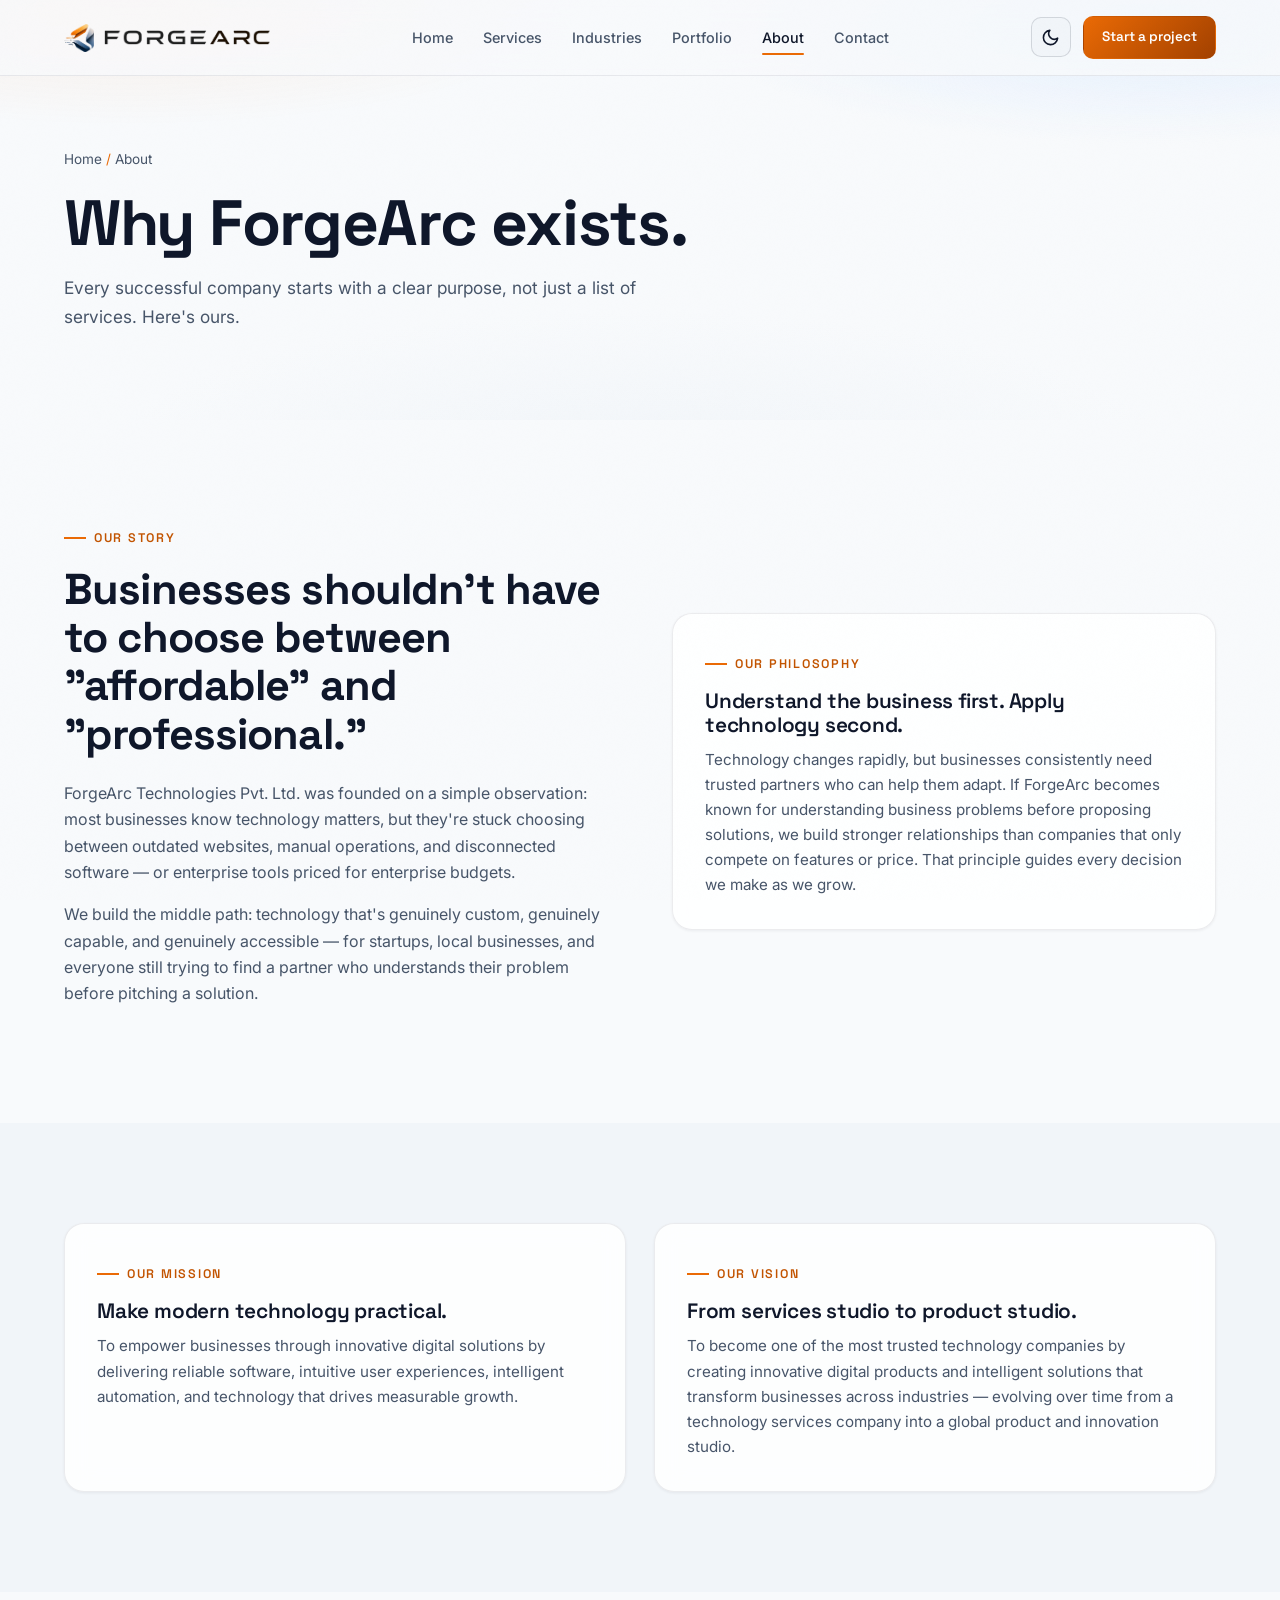
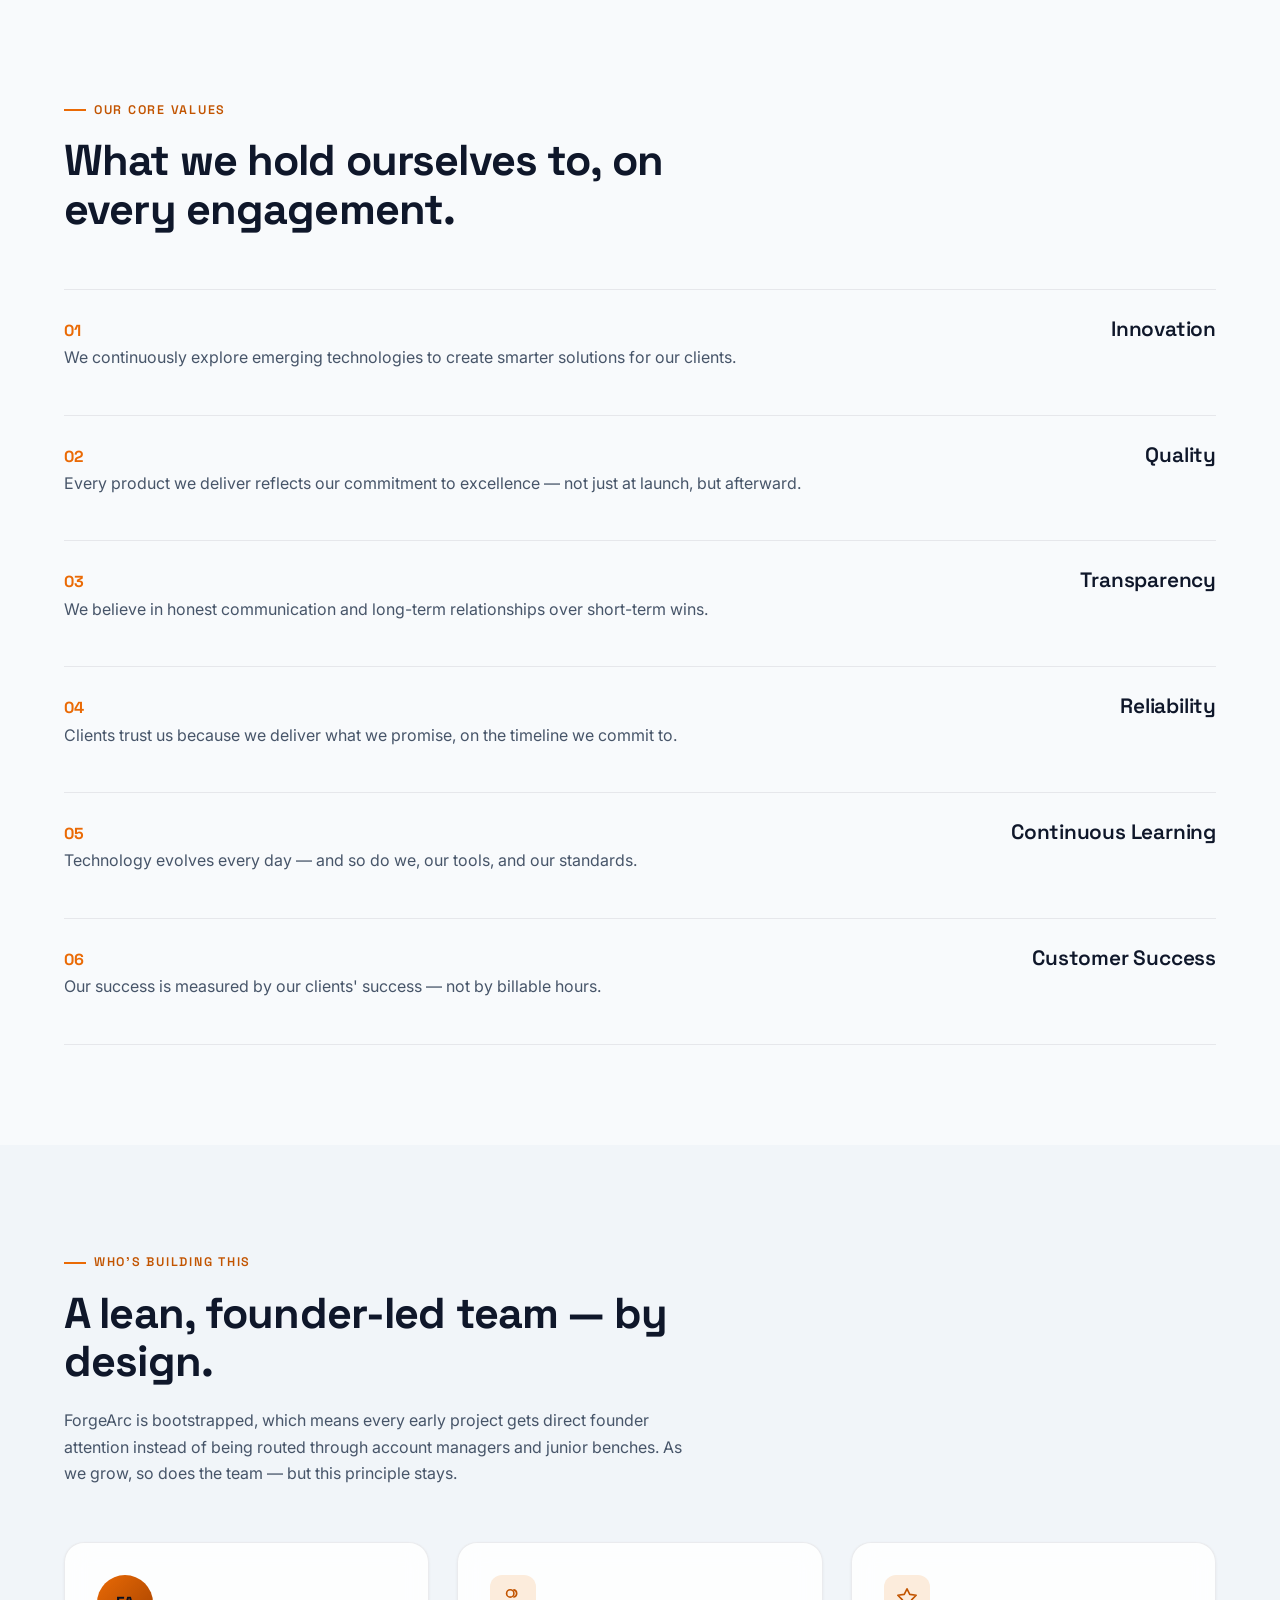
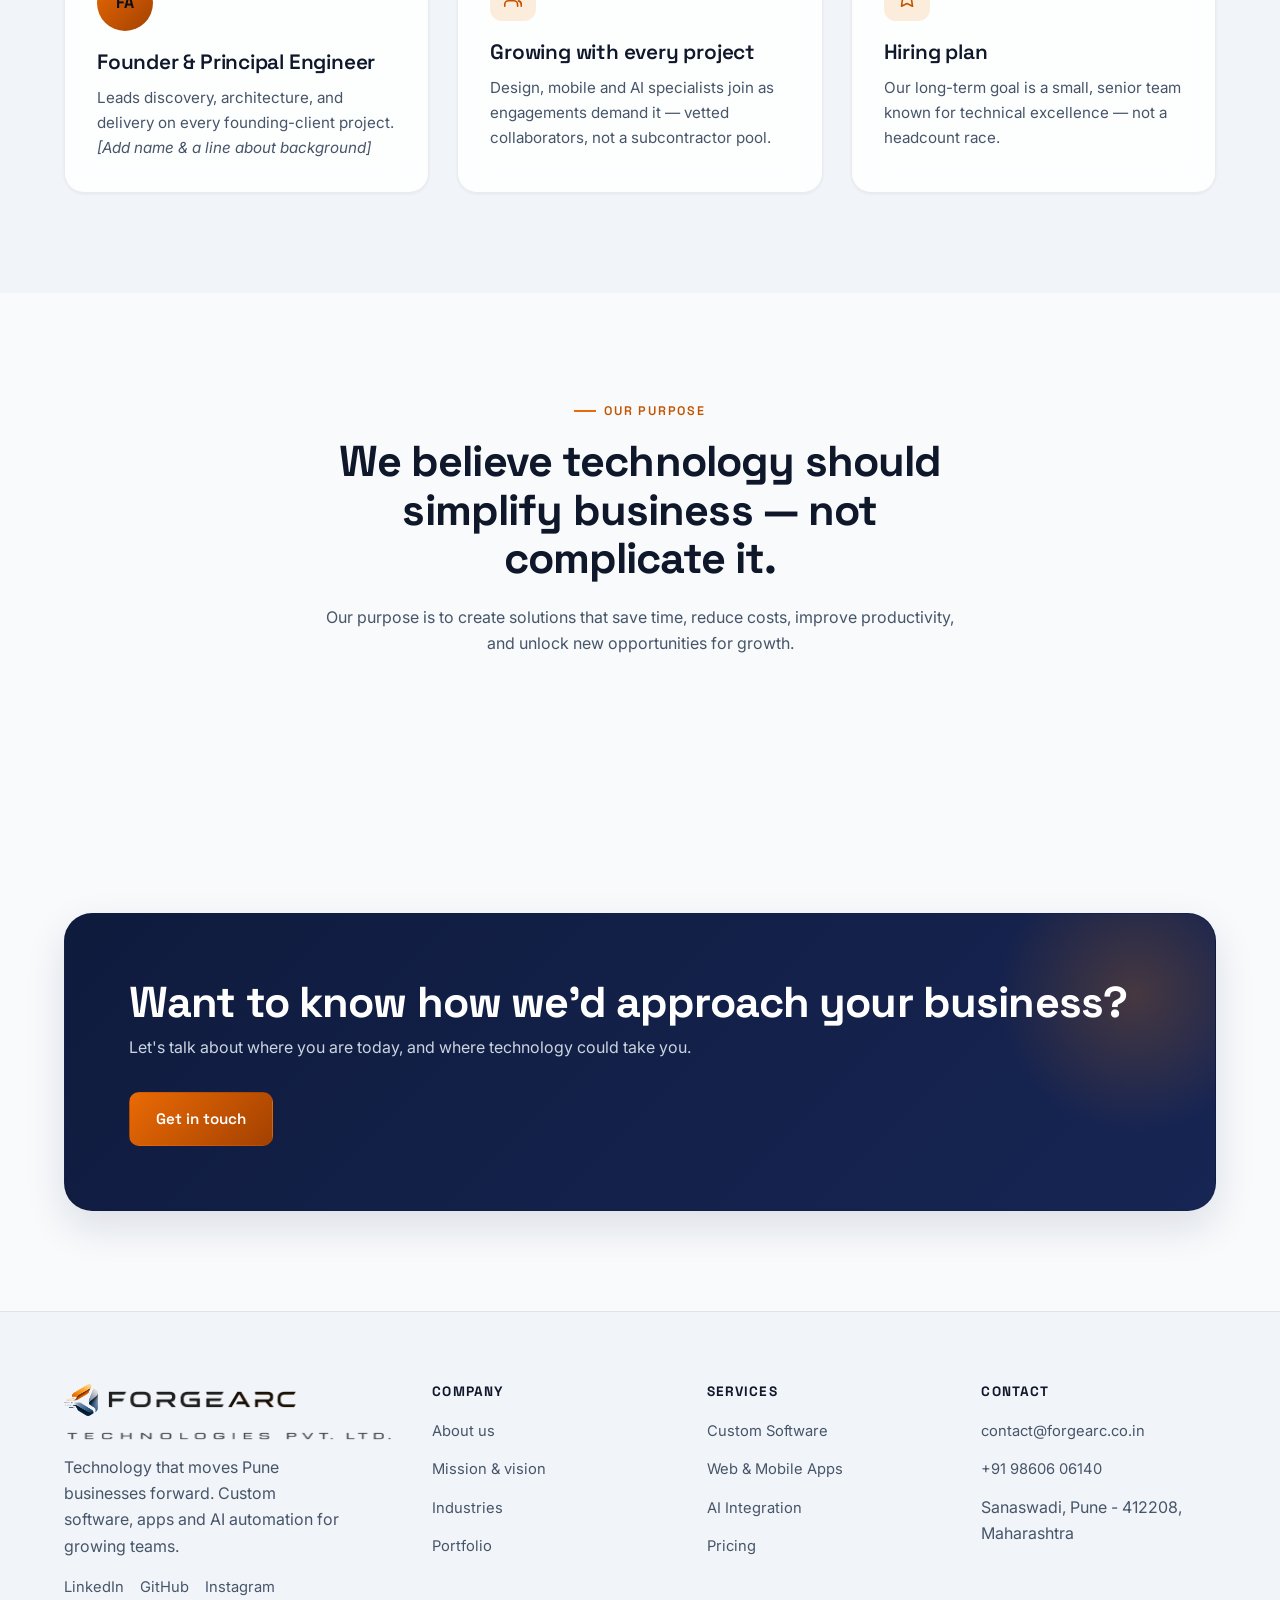
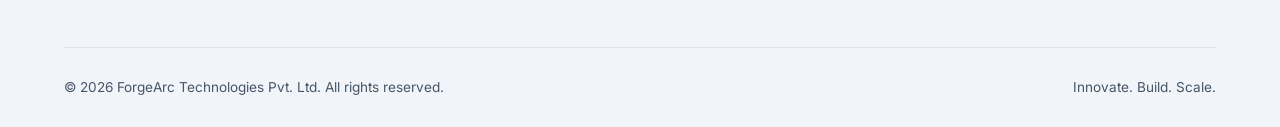
==== commit 1274cc5e: "Revert "Transform ForgeArc into multinational enterprise digital engineering consultancy" This rever" ====
--- a/about.html
+++ b/about.html
@@ -41,19 +41,15 @@
       <img class="word-img" src="assets/wordmark.png" alt="ForgeArc Technologies">
     </a>
     <nav class="nav-links" id="nav-links">
-      <a href="/">Platform</a>
-      <a href="services.html">Practices</a>
+      <a href="/">Home</a>
+      <a href="services.html">Services</a>
       <a href="industries.html">Industries</a>
-      <a href="portfolio.html">Case Studies</a>
-      <a href="about.html" class="active">Company</a>
-      <a href="contact.html">Global Desk</a>
+      <a href="portfolio.html">Portfolio</a>
+      <!-- <a href="pricing.html">Pricing</a> -->
+      <a href="about.html" class="active">About</a>
+      <a href="contact.html">Contact</a>
     </nav>
     <div class="nav-actions">
-      <button class="nav-search-btn" type="button" aria-label="Quick search (Press Ctrl+K)">
-        <svg width="15" height="15" viewBox="0 0 24 24" fill="none" stroke="currentColor" stroke-width="2" stroke-linecap="round" stroke-linejoin="round"><circle cx="11" cy="11" r="8"></circle><line x1="21" y1="21" x2="16.65" y2="16.65"></line></svg>
-        <span class="search-label">Search</span>
-        <kbd class="kbd-shortcut">&fnof;K</kbd>
-      </button>
       <button class="theme-toggle" id="theme-toggle" type="button" aria-label="Toggle theme" title="Toggle theme">
         <svg class="theme-icon-sun" viewBox="0 0 24 24" fill="none" stroke="currentColor" stroke-width="2" stroke-linecap="round" stroke-linejoin="round" aria-hidden="true">
           <circle cx="12" cy="12" r="5"></circle>
@@ -71,7 +67,7 @@
         </svg>
       </button>
       <div class="nav-cta">
-        <a href="contact.html" class="btn btn-primary btn-sm">Schedule Consultation</a>
+        <a href="contact.html" class="btn btn-primary btn-sm">Start a project</a>
       </div>
       <button class="nav-toggle" aria-label="Toggle menu" aria-expanded="false"><span></span></button>
     </div>
@@ -81,135 +77,111 @@
 <section class="page-hero">
   <div class="bg-mesh" aria-hidden="true"></div>
   <div class="container">
-    <div class="breadcrumb">Company <span class="accent">/</span> About ForgeArc</div>
-    <h1>Global Engineering Excellence. Applied Intelligence.</h1>
-    <p>ForgeArc Technologies is an international digital engineering consultancy delivering resilient distributed systems, enterprise AI solutions, and cloud modernization to ambitious organizations worldwide.</p>
+    <div class="breadcrumb">Home <span class="accent">/</span> About</div>
+    <h1>Why ForgeArc exists.</h1>
+    <p>Every successful company starts with a clear purpose, not just a list of services. Here's ours.</p>
   </div>
 </section>
 
-<!-- ============ COMPANY NARRATIVE ============ -->
 <section>
   <div class="container split">
     <div class="reveal">
-      <div class="eyebrow">Enterprise Philosophy</div>
-      <h2>Architecting the foundations of modern enterprise scale.</h2>
-      <p>ForgeArc Technologies Pvt. Ltd. was established to solve an enduring corporate paradox: organizations know that software agility and autonomous intelligence dictate market leadership, yet they frequently encounter brittle legacy debt, vendor lock-in, and disconnected engineering silos.</p>
-      <p>We provide enterprise leaders with senior engineering firepower, rigorous architectural discipline, and battle-tested delivery frameworks. We do not build disposable software; we architect resilient, self-healing platforms built to sustain continuous enterprise scale.</p>
-      <div style="margin-top:24px;">
-        <span class="nav-badge-pill"><span class="live-pulse-dot"></span> Follow-the-Sun Global Delivery Protocol Active</span>
-      </div>
+      <div class="eyebrow">Our story</div>
+      <h2>Businesses shouldn't have to choose between "affordable" and "professional."</h2>
+      <p>ForgeArc Technologies Pvt. Ltd. was founded on a simple observation: most businesses know technology matters, but they're stuck choosing between outdated websites, manual operations, and disconnected software — or enterprise tools priced for enterprise budgets.</p>
+      <p>We build the middle path: technology that's genuinely custom, genuinely capable, and genuinely accessible — for startups, local businesses, and everyone still trying to find a partner who understands their problem before pitching a solution.</p>
     </div>
     <div class="scale-in">
       <div class="card">
-        <div class="eyebrow">Engineering Tenet</div>
-        <h3>Rigorous Architecture First. Deterministic Execution Second.</h3>
-        <p>Technology stacks evolve rapidly, but foundational architectural principles remain constant. By applying zero-trust design, clean boundaries, and deterministic AI governance from day zero, we ensure our clients maintain technical superiority without compounding long-term architectural debt.</p>
+        <div class="eyebrow">Our philosophy</div>
+        <h3>Understand the business first. Apply technology second.</h3>
+        <p>Technology changes rapidly, but businesses consistently need trusted partners who can help them adapt. If ForgeArc becomes known for understanding business problems before proposing solutions, we build stronger relationships than companies that only compete on features or price. That principle guides every decision we make as we grow.</p>
       </div>
     </div>
   </div>
 </section>
 
-<!-- ============ MISSION & VISION ============ -->
 <section class="section-alt" id="mission">
   <div class="container">
     <div class="grid grid-2">
       <div class="card reveal">
-        <div class="eyebrow">Mission</div>
-        <h3>Accelerate Enterprise Transformation Through Precision Engineering.</h3>
-        <p>To empower global enterprises and mission-critical institutions through high-performance distributed systems, intuitive user interfaces, and autonomous AI automation that drive verifiable business leverage.</p>
+        <div class="eyebrow">Our mission</div>
+        <h3>Make modern technology practical.</h3>
+        <p>To empower businesses through innovative digital solutions by delivering reliable software, intuitive user experiences, intelligent automation, and technology that drives measurable growth.</p>
       </div>
       <div class="card reveal d1">
-        <div class="eyebrow">Vision</div>
-        <h3>The Trusted Global Benchmark for Applied AI &amp; Cloud Systems.</h3>
-        <p>To stand as the international gold standard in applied intelligence and enterprise digital engineering — continuously bridging groundbreaking computational research into bulletproof enterprise production.</p>
+        <div class="eyebrow">Our vision</div>
+        <h3>From services studio to product studio.</h3>
+        <p>To become one of the most trusted technology companies by creating innovative digital products and intelligent solutions that transform businesses across industries — evolving over time from a technology services company into a global product and innovation studio.</p>
       </div>
     </div>
   </div>
 </section>
 
-<!-- ============ VALUES ============ -->
 <section>
   <div class="container">
     <div class="section-head reveal">
-      <div class="eyebrow">Enterprise Values</div>
-      <h2>Principles that govern our global engineering practice.</h2>
+      <div class="eyebrow">Our core values</div>
+      <h2>What we hold ourselves to, on every engagement.</h2>
     </div>
-    <div class="value-card reveal"><div class="row"><span class="idx">01</span><h3>Architectural Integrity</h3></div><p>We engineer for resilience, security, and maintainability. We never compromise long-term system stability for expedient shortcuts.</p></div>
-    <div class="value-card reveal"><div class="row"><span class="idx">02</span><h3>Deterministic Quality</h3></div><p>Every platform undergoes automated regression, load-testing, and security fuzzing before production deployment.</p></div>
-    <div class="value-card reveal"><div class="row"><span class="idx">03</span><h3>Radical Transparency</h3></div><p>We provide open architectural blueprints, real-time observability dashboards, and clear risk disclosures at every project sprint.</p></div>
-    <div class="value-card reveal"><div class="row"><span class="idx">04</span><h3>SLA Reliability</h3></div><p>Global enterprises depend on our 99.99% uptime commitments and follow-the-sun continuous support SLA.</p></div>
-    <div class="value-card reveal"><div class="row"><span class="idx">05</span><h3>Continuous Innovation</h3></div><p>Our dedicated Applied AI Lab continuously benchmarks emerging models, distributed runtimes, and security frameworks.</p></div>
-    <div class="value-card reveal"><div class="row"><span class="idx">06</span><h3>Measurable Client Impact</h3></div><p>Technical metrics must translate into reduced cloud OpEx, higher operator velocity, and accelerated market delivery.</p></div>
+    <div class="value-card reveal"><div class="row"><span class="idx">01</span><h3>Innovation</h3></div><p>We continuously explore emerging technologies to create smarter solutions for our clients.</p></div>
+    <div class="value-card reveal"><div class="row"><span class="idx">02</span><h3>Quality</h3></div><p>Every product we deliver reflects our commitment to excellence — not just at launch, but afterward.</p></div>
+    <div class="value-card reveal"><div class="row"><span class="idx">03</span><h3>Transparency</h3></div><p>We believe in honest communication and long-term relationships over short-term wins.</p></div>
+    <div class="value-card reveal"><div class="row"><span class="idx">04</span><h3>Reliability</h3></div><p>Clients trust us because we deliver what we promise, on the timeline we commit to.</p></div>
+    <div class="value-card reveal"><div class="row"><span class="idx">05</span><h3>Continuous Learning</h3></div><p>Technology evolves every day — and so do we, our tools, and our standards.</p></div>
+    <div class="value-card reveal"><div class="row"><span class="idx">06</span><h3>Customer Success</h3></div><p>Our success is measured by our clients' success — not by billable hours.</p></div>
   </div>
 </section>
 
-<!-- ============ LEADERSHIP & GOVERNANCE ============ -->
 <section class="section-alt">
   <div class="container">
     <div class="section-head reveal">
-      <div class="eyebrow">Leadership &amp; Advisory Council</div>
-      <h2>Senior engineering leadership across distributed disciplines.</h2>
-      <p>Led by veteran technologists with decades of combined experience across enterprise cloud infrastructure, high-throughput financial ledgers, and applied artificial intelligence.</p>
+      <div class="eyebrow">Who's building this</div>
+      <h2>A lean, founder-led team — by design.</h2>
+      <p>ForgeArc is bootstrapped, which means every early project gets direct founder attention instead of being routed through account managers and junior benches. As we grow, so does the team — but this principle stays.</p>
     </div>
     <div class="grid grid-3">
       <div class="card reveal">
-        <div class="card-icon" style="border-radius:50%;width:52px;height:52px;background:linear-gradient(135deg, var(--ember), var(--ember-dim));display:flex;align-items:center;justify-content:center;">
-          <span style="font-family:var(--font-display);font-weight:700;color:#FFFFFF;font-size:1rem;">HQ</span>
+        <div class="card-icon" style="border-radius:50%;width:56px;height:56px;background:linear-gradient(135deg, var(--ember), var(--ember-dim));display:flex;align-items:center;justify-content:center;">
+          <span style="font-family:var(--font-display);font-weight:700;color:#0A0F1E;">FA</span>
         </div>
-        <h3>Office of the Chief Architect</h3>
-        <p>Governs enterprise solution design, distributed microservices topology, multi-cloud strategy, and zero-trust security postures across all client deployments.</p>
+        <h3>Founder &amp; Principal Engineer</h3>
+        <p>Leads discovery, architecture, and delivery on every founding-client project. <em>[Add name &amp; a line about background]</em></p>
       </div>
       <div class="card reveal d1">
-        <div class="card-icon"><svg viewBox="0 0 24 24" fill="none" stroke-width="1.8" stroke-linecap="round" stroke-linejoin="round"><path d="M12 3v3M12 18v3M3 12h3M18 12h3M6 6l2 2M16 16l2 2M6 18l2-2M16 8l2-2"/><circle cx="12" cy="12" r="3"/></svg></div>
-        <h3>Applied AI &amp; Research Practice</h3>
-        <p>Specialized researchers and LLMOps engineers designing sovereign models, multi-agent reasoning workflows, and deterministic guardrail pipelines.</p>
+        <div class="card-icon"><svg viewBox="0 0 24 24" fill="none" stroke-width="1.8" stroke-linecap="round" stroke-linejoin="round"><path d="M17 21v-2a4 4 0 00-4-4H7a4 4 0 00-4 4v2M13 3.13a4 4 0 010 7.75M21 21v-2a4 4 0 00-3-3.87"/><circle cx="9" cy="7" r="4"/></svg></div>
+        <h3>Growing with every project</h3>
+        <p>Design, mobile and AI specialists join as engagements demand it — vetted collaborators, not a subcontractor pool.</p>
       </div>
       <div class="card reveal d2">
-        <div class="card-icon"><svg viewBox="0 0 24 24" fill="none" stroke-width="1.8" stroke-linecap="round" stroke-linejoin="round"><rect x="2" y="2" width="20" height="8" rx="2" ry="2"></rect><rect x="2" y="14" width="20" height="8" rx="2" ry="2"></rect><line x1="6" y1="6" x2="6.01" y2="6"></line><line x1="6" y1="18" x2="6.01" y2="18"></line></svg></div>
-        <h3>Site Reliability &amp; DevSecOps Council</h3>
-        <p>Oversees automated CI/CD security controls, compliance automation, infrastructure as code (IaC), and follow-the-sun 24/7 incident response.</p>
+        <div class="card-icon"><svg viewBox="0 0 24 24" fill="none" stroke-width="1.8" stroke-linecap="round" stroke-linejoin="round"><path d="M12 2l3 6 7 1-5 5 1 7-6-3-6 3 1-7-5-5 7-1z"/></svg></div>
+        <h3>Hiring plan</h3>
+        <p>Our long-term goal is a small, senior team known for technical excellence — not a headcount race.</p>
       </div>
     </div>
   </div>
 </section>
 
-<!-- ============ COMPLIANCE & SECURITY ============ -->
-<section id="compliance">
+<section>
   <div class="container">
-    <div class="section-head reveal">
-      <div class="eyebrow">Enterprise Security &amp; Compliance</div>
-      <h2>Certified security frameworks and rigorous data governance.</h2>
-      <p>Security is not an afterthought; it is embedded into our SDLC from first architectural diagram to continuous production telemetry.</p>
-    </div>
-    <div class="grid grid-3">
-      <div class="card reveal">
-        <h3>ISO/IEC 27001 Certified Standards</h3>
-        <p>Comprehensive information security management system (ISMS) governing client data confidentiality, integrity, and asset protection.</p>
-      </div>
-      <div class="card reveal d1">
-        <h3>SOC 2 Type II Aligned Controls</h3>
-        <p>Continuous audit adherence covering security, availability, processing integrity, and privacy across multi-cloud infrastructure.</p>
-      </div>
-      <div class="card reveal d2">
-        <h3>Zero-Trust Network Architecture</h3>
-        <p>Strict identity verification, mutual TLS 1.3 encryption, role-based access control (RBAC), and least-privilege API boundaries.</p>
-      </div>
+    <div class="section-head center reveal">
+      <div class="eyebrow" style="justify-content:center;">Our purpose</div>
+      <h2>We believe technology should simplify business — not complicate it.</h2>
+      <p style="max-width:640px;margin:0 auto;">Our purpose is to create solutions that save time, reduce costs, improve productivity, and unlock new opportunities for growth.</p>
     </div>
   </div>
 </section>
 
-<!-- ============ CTA ============ -->
 <section>
   <div class="container">
     <div class="cta-band reveal">
       <div class="cta-band-inner">
         <div>
-          <h2>Partner with our Global Principal Architects.</h2>
-          <p>Schedule a confidential technical briefing to evaluate your modernization roadmap.</p>
+          <h2>Want to know how we'd approach your business?</h2>
+          <p>Let's talk about where you are today, and where technology could take you.</p>
         </div>
         <div class="cta-actions">
-          <a href="contact.html" class="btn btn-primary">Schedule Consultation</a>
-          <a href="portfolio.html" class="btn btn-ghost-on-navy">Review Case Studies</a>
+          <a href="contact.html" class="btn btn-primary">Get in touch</a>
         </div>
       </div>
     </div>
--- a/css/style.css
+++ b/css/style.css
@@ -952,420 +952,3 @@
 html.theme-transition *::after {
   transition: background-color 0.28s ease, border-color 0.28s ease, color 0.28s ease, fill 0.28s ease, stroke 0.28s ease, box-shadow 0.28s ease !important;
 }
-
-/* ==========================================================================
-   Enterprise & Multinational Global Components
-   ========================================================================== */
-
-/* Top Enterprise Status Pill */
-.nav-badge-pill {
-  display: inline-flex;
-  align-items: center;
-  gap: 6px;
-  padding: 4px 11px;
-  border-radius: 999px;
-  background: rgba(242, 130, 13, 0.12);
-  border: 1px solid rgba(242, 130, 13, 0.28);
-  font-size: 0.73rem;
-  font-weight: 600;
-  color: var(--ember-soft);
-  letter-spacing: 0.04em;
-  text-transform: uppercase;
-}
-.live-pulse-dot {
-  width: 7px;
-  height: 7px;
-  border-radius: 50%;
-  background: var(--success);
-  box-shadow: 0 0 0 0 rgba(34, 197, 94, 0.7);
-  animation: pulseGreen 2.2s infinite;
-  display: inline-block;
-}
-@keyframes pulseGreen {
-  0% { transform: scale(0.95); box-shadow: 0 0 0 0 rgba(34, 197, 94, 0.7); }
-  70% { transform: scale(1); box-shadow: 0 0 0 6px rgba(34, 197, 94, 0); }
-  100% { transform: scale(0.95); box-shadow: 0 0 0 0 rgba(34, 197, 94, 0); }
-}
-
-/* Nav Quick Search (Cmd+K / Ctrl+K) Button */
-.nav-search-btn {
-  display: inline-flex;
-  align-items: center;
-  gap: 8px;
-  padding: 8px 12px;
-  border-radius: 10px;
-  background: var(--surface-2);
-  border: 1px solid var(--border-strong);
-  color: var(--muted);
-  font-size: 0.84rem;
-  cursor: pointer;
-  transition: all .18s ease;
-  font-family: inherit;
-  outline: none;
-}
-.nav-search-btn:hover {
-  border-color: var(--ember);
-  color: var(--fg);
-  transform: translateY(-1px);
-}
-.kbd-shortcut {
-  font-size: 0.7rem;
-  padding: 2px 6px;
-  border-radius: 4px;
-  background: var(--surface);
-  border: 1px solid var(--border);
-  color: var(--muted);
-  font-family: monospace;
-}
-@media (max-width: 820px) {
-  .nav-search-btn .search-label,
-  .nav-search-btn .kbd-shortcut { display: none; }
-  .nav-search-btn { padding: 9px; width: 40px; height: 40px; justify-content: center; }
-}
-
-/* Global Command Palette Modal */
-.cmd-modal-backdrop {
-  position: fixed;
-  inset: 0;
-  z-index: 99999;
-  background: rgba(4, 7, 16, 0.75);
-  backdrop-filter: blur(10px);
-  -webkit-backdrop-filter: blur(10px);
-  display: flex;
-  align-items: flex-start;
-  justify-content: center;
-  padding: 90px 20px 20px;
-  opacity: 0;
-  pointer-events: none;
-  transition: opacity .22s ease;
-}
-.cmd-modal-backdrop.open {
-  opacity: 1;
-  pointer-events: auto;
-}
-.cmd-modal {
-  width: 100%;
-  max-width: 620px;
-  background: var(--surface);
-  border: 1px solid var(--border-strong);
-  border-radius: var(--radius-md);
-  box-shadow: 0 30px 70px -15px rgba(0,0,0,0.6), 0 0 0 1px rgba(242,130,13,0.25);
-  overflow: hidden;
-  transform: scale(0.96) translateY(-8px);
-  transition: transform .22s cubic-bezier(0.16, 1, 0.3, 1);
-}
-.cmd-modal-backdrop.open .cmd-modal {
-  transform: scale(1) translateY(0);
-}
-.cmd-input-wrap {
-  display: flex;
-  align-items: center;
-  gap: 12px;
-  padding: 16px 20px;
-  border-bottom: 1px solid var(--border);
-}
-.cmd-input-wrap svg {
-  stroke: var(--muted);
-  flex-shrink: 0;
-  width: 20px;
-  height: 20px;
-}
-.cmd-input {
-  width: 100%;
-  background: transparent;
-  border: none;
-  color: var(--fg);
-  font-family: inherit;
-  font-size: 1.05rem;
-  outline: none;
-}
-.cmd-input::placeholder { color: var(--muted); }
-.cmd-results {
-  max-height: 380px;
-  overflow-y: auto;
-  padding: 10px;
-}
-.cmd-group-title {
-  font-size: 0.72rem;
-  font-weight: 700;
-  letter-spacing: 0.08em;
-  text-transform: uppercase;
-  color: var(--ember-soft);
-  padding: 10px 12px 4px;
-}
-.cmd-item {
-  display: flex;
-  align-items: center;
-  justify-content: space-between;
-  padding: 10px 14px;
-  border-radius: 8px;
-  color: var(--fg);
-  text-decoration: none;
-  font-size: 0.92rem;
-  cursor: pointer;
-  transition: background .12s ease, transform .12s ease;
-}
-.cmd-item:hover, .cmd-item.selected {
-  background: var(--surface-2);
-  color: var(--ember-soft);
-  transform: translateX(3px);
-}
-.cmd-item-desc {
-  font-size: 0.78rem;
-  color: var(--muted);
-}
-.cmd-footer {
-  padding: 12px 20px;
-  border-top: 1px solid var(--border);
-  background: var(--bg-2);
-  display: flex;
-  align-items: center;
-  justify-content: space-between;
-  font-size: 0.78rem;
-  color: var(--muted);
-}
-
-/* Enterprise Hero Architecture Telemetry Card */
-.hero-telemetry-card {
-  position: relative;
-  background: rgba(15, 23, 42, 0.75);
-  backdrop-filter: blur(16px);
-  -webkit-backdrop-filter: blur(16px);
-  border: 1px solid var(--border-strong);
-  border-radius: var(--radius-lg);
-  padding: 24px;
-  overflow: hidden;
-  box-shadow: var(--shadow-lg), 0 0 45px rgba(242, 130, 13, 0.12);
-  transition: border-color .3s ease;
-}
-[data-theme="light"] .hero-telemetry-card {
-  background: rgba(255, 255, 255, 0.92);
-  box-shadow: 0 20px 45px -10px rgba(15, 23, 42, 0.12), 0 0 0 1px rgba(234, 106, 5, 0.15);
-}
-.telemetry-header {
-  display: flex;
-  align-items: center;
-  justify-content: space-between;
-  padding-bottom: 16px;
-  margin-bottom: 18px;
-  border-bottom: 1px solid var(--border);
-}
-.telemetry-title {
-  display: flex;
-  align-items: center;
-  gap: 10px;
-  font-family: var(--font-display);
-  font-weight: 700;
-  font-size: 0.95rem;
-  color: var(--fg);
-}
-.telemetry-status-badge {
-  display: inline-flex;
-  align-items: center;
-  gap: 6px;
-  padding: 4px 10px;
-  border-radius: 999px;
-  background: rgba(34, 197, 94, 0.12);
-  border: 1px solid rgba(34, 197, 94, 0.3);
-  font-size: 0.75rem;
-  font-weight: 600;
-  color: var(--success);
-}
-.telemetry-metrics-grid {
-  display: grid;
-  grid-template-columns: repeat(3, 1fr);
-  gap: 10px;
-  margin-bottom: 18px;
-}
-.telemetry-metric-tile {
-  background: var(--surface);
-  border: 1px solid var(--border);
-  border-radius: var(--radius-sm);
-  padding: 12px;
-  transition: transform .2s ease, border-color .2s ease;
-}
-.telemetry-metric-tile:hover {
-  transform: translateY(-2px);
-  border-color: var(--ember);
-}
-.telemetry-metric-label {
-  font-size: 0.7rem;
-  text-transform: uppercase;
-  letter-spacing: 0.06em;
-  color: var(--muted);
-  margin-bottom: 4px;
-}
-.telemetry-metric-value {
-  font-family: var(--font-display);
-  font-size: 1.25rem;
-  font-weight: 700;
-  color: var(--fg);
-}
-.telemetry-nodes-canvas {
-  position: relative;
-  height: 210px;
-  background: rgba(10, 15, 30, 0.4);
-  border: 1px solid var(--border);
-  border-radius: var(--radius-sm);
-  overflow: hidden;
-  padding: 14px;
-  display: flex;
-  flex-direction: column;
-  justify-content: space-between;
-}
-[data-theme="light"] .telemetry-nodes-canvas {
-  background: rgba(241, 245, 249, 0.6);
-}
-.telemetry-node-row {
-  display: flex;
-  align-items: center;
-  justify-content: space-between;
-  font-size: 0.8rem;
-  padding: 8px 12px;
-  border-radius: 6px;
-  background: var(--surface);
-  border: 1px solid var(--border);
-}
-.node-ping {
-  color: var(--success);
-  font-family: monospace;
-  font-size: 0.75rem;
-}
-
-/* Global Locations Network Grid */
-.global-locations-grid {
-  display: grid;
-  grid-template-columns: repeat(3, 1fr);
-  gap: 24px;
-}
-@media (max-width: 900px) {
-  .global-locations-grid { grid-template-columns: 1fr; }
-}
-.location-card {
-  padding: 30px;
-  border-radius: var(--radius-md);
-  background: var(--card-bg);
-  border: 1px solid var(--border);
-  transition: transform .25s ease, border-color .25s ease, box-shadow .25s ease;
-}
-.location-card:hover {
-  transform: translateY(-4px);
-  border-color: var(--ember);
-  box-shadow: var(--shadow-ember);
-}
-.location-badge {
-  display: inline-flex;
-  align-items: center;
-  gap: 6px;
-  font-size: 0.74rem;
-  font-weight: 700;
-  letter-spacing: 0.06em;
-  text-transform: uppercase;
-  color: var(--ember);
-  margin-bottom: 12px;
-}
-.location-card h3 {
-  font-size: 1.25rem;
-  margin-bottom: 8px;
-}
-.location-meta {
-  display: flex;
-  flex-direction: column;
-  gap: 8px;
-  font-size: 0.88rem;
-  color: var(--muted);
-  margin-top: 16px;
-  padding-top: 14px;
-  border-top: 1px solid var(--border);
-}
-
-/* Enterprise Compliance Badges */
-.compliance-strip {
-  display: flex;
-  flex-wrap: wrap;
-  gap: 12px;
-  align-items: center;
-  justify-content: center;
-  margin-top: 40px;
-}
-.compliance-pill {
-  display: inline-flex;
-  align-items: center;
-  gap: 9px;
-  padding: 9px 18px;
-  border-radius: 999px;
-  background: var(--surface);
-  border: 1px solid var(--border-strong);
-  font-size: 0.82rem;
-  font-weight: 600;
-  color: var(--fg);
-  box-shadow: var(--shadow-sm);
-  transition: transform .2s ease, border-color .2s ease;
-}
-.compliance-pill:hover {
-  transform: translateY(-2px);
-  border-color: var(--ember);
-}
-.compliance-pill svg {
-  width: 16px;
-  height: 16px;
-  stroke: var(--ember);
-}
-
-/* Interactive Enterprise ROI & Scale Estimator */
-.roi-card {
-  background: var(--card-bg);
-  border: 1px solid var(--border-strong);
-  border-radius: var(--radius-lg);
-  padding: 40px;
-  box-shadow: var(--shadow-lg);
-}
-.roi-controls {
-  display: grid;
-  grid-template-columns: 1fr 1fr;
-  gap: 32px;
-  margin: 28px 0;
-}
-@media (max-width: 768px) {
-  .roi-controls { grid-template-columns: 1fr; }
-  .roi-card { padding: 26px 20px; }
-}
-.roi-slider-group label {
-  display: flex;
-  justify-content: space-between;
-  font-size: 0.9rem;
-  font-weight: 600;
-  color: var(--fg);
-  margin-bottom: 12px;
-}
-.roi-slider {
-  width: 100%;
-  accent-color: var(--ember);
-  cursor: pointer;
-  height: 6px;
-  border-radius: 3px;
-}
-.roi-results-grid {
-  display: grid;
-  grid-template-columns: repeat(3, 1fr);
-  gap: 16px;
-  padding: 24px;
-  background: var(--surface);
-  border: 1px solid var(--border);
-  border-radius: var(--radius-md);
-  text-align: center;
-}
-@media (max-width: 768px) {
-  .roi-results-grid { grid-template-columns: 1fr; }
-}
-.roi-result-num {
-  font-family: var(--font-display);
-  font-size: 1.85rem;
-  font-weight: 700;
-  color: var(--ember);
-}
-.roi-result-desc {
-  font-size: 0.82rem;
-  color: var(--muted);
-  margin-top: 4px;
-}
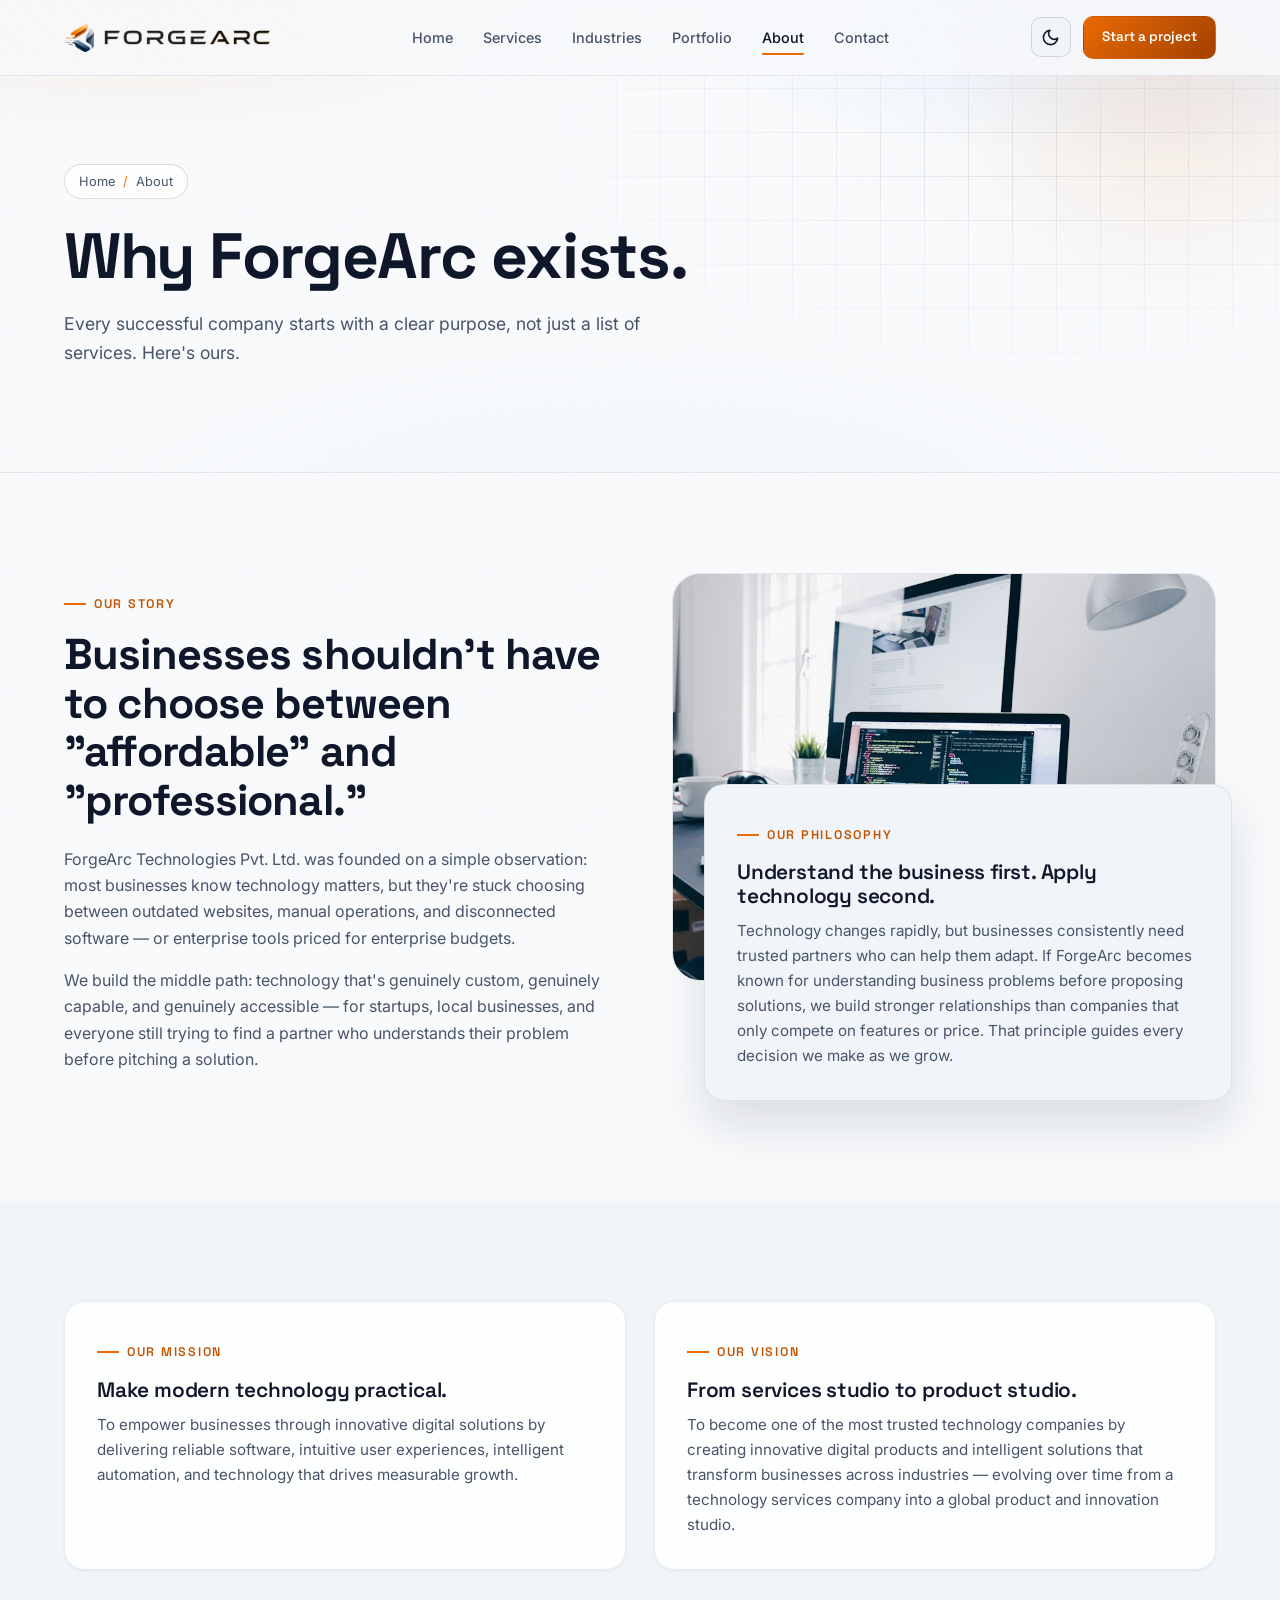
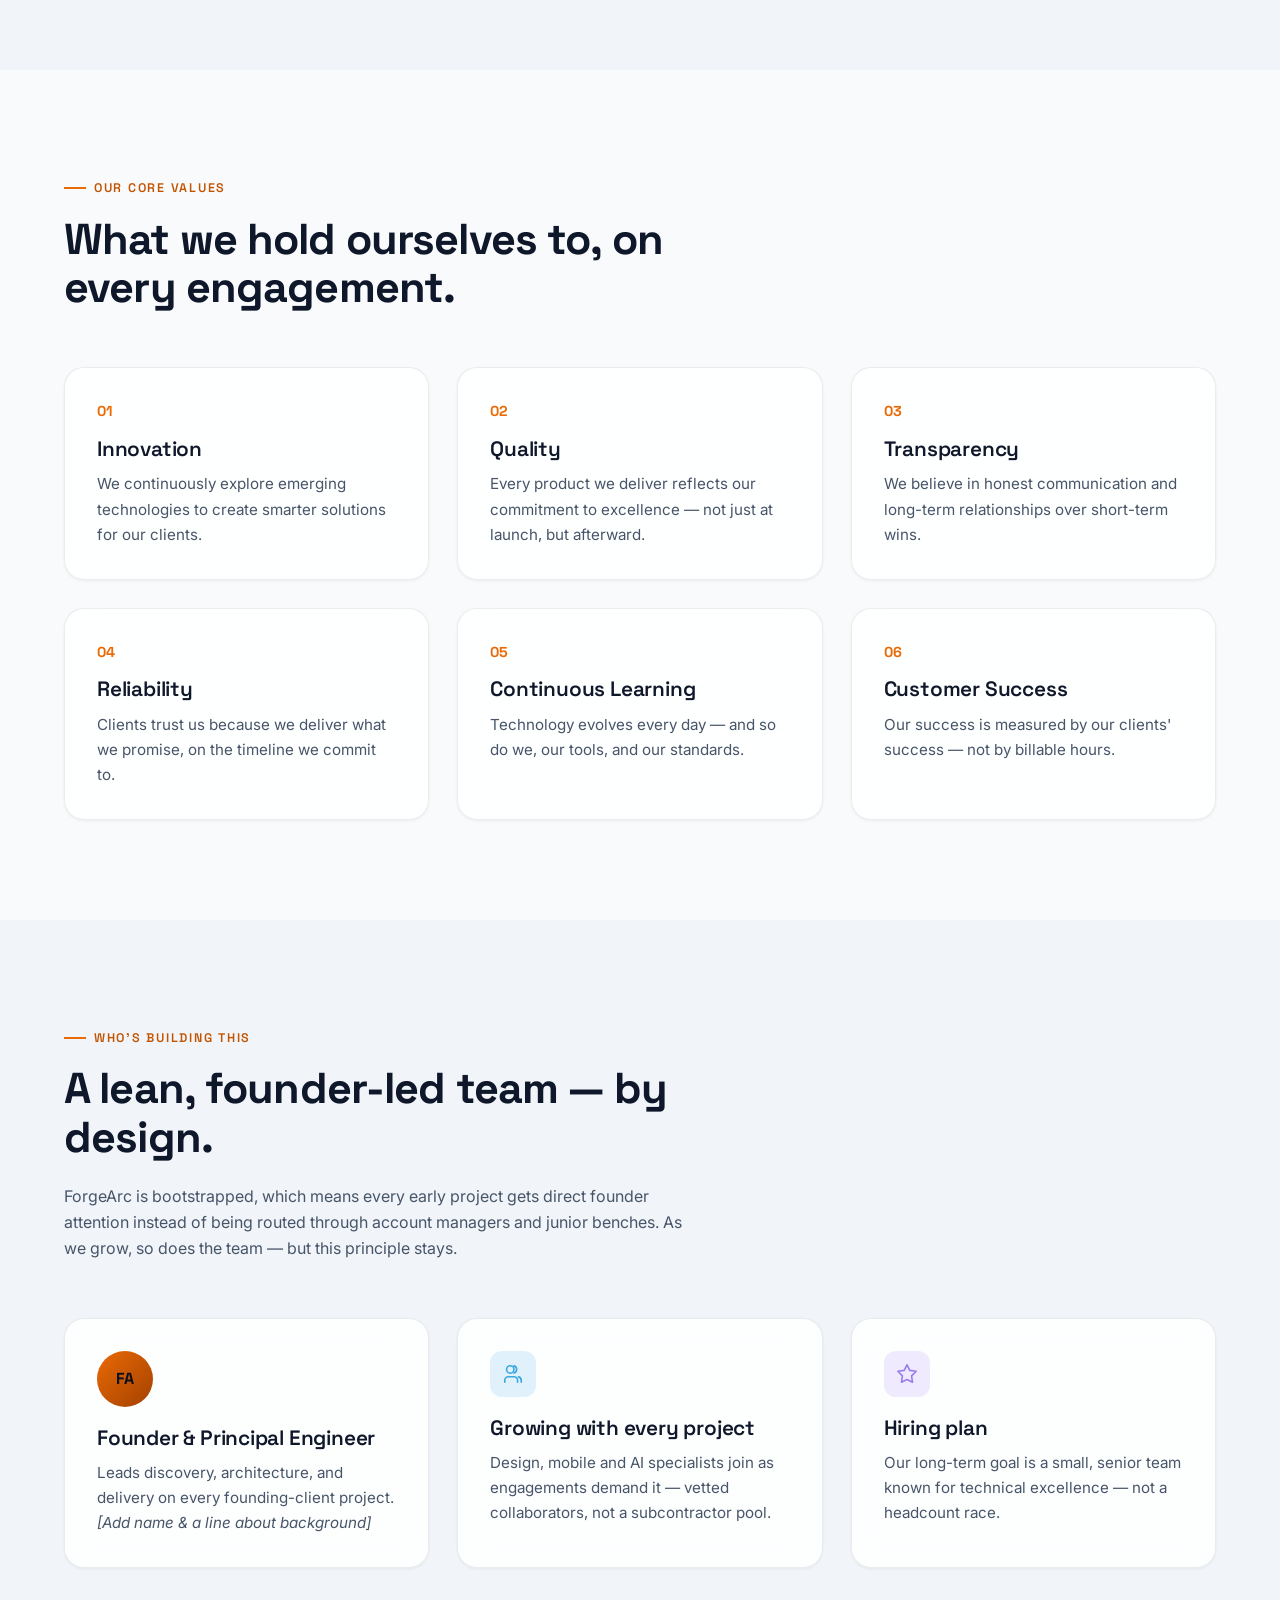
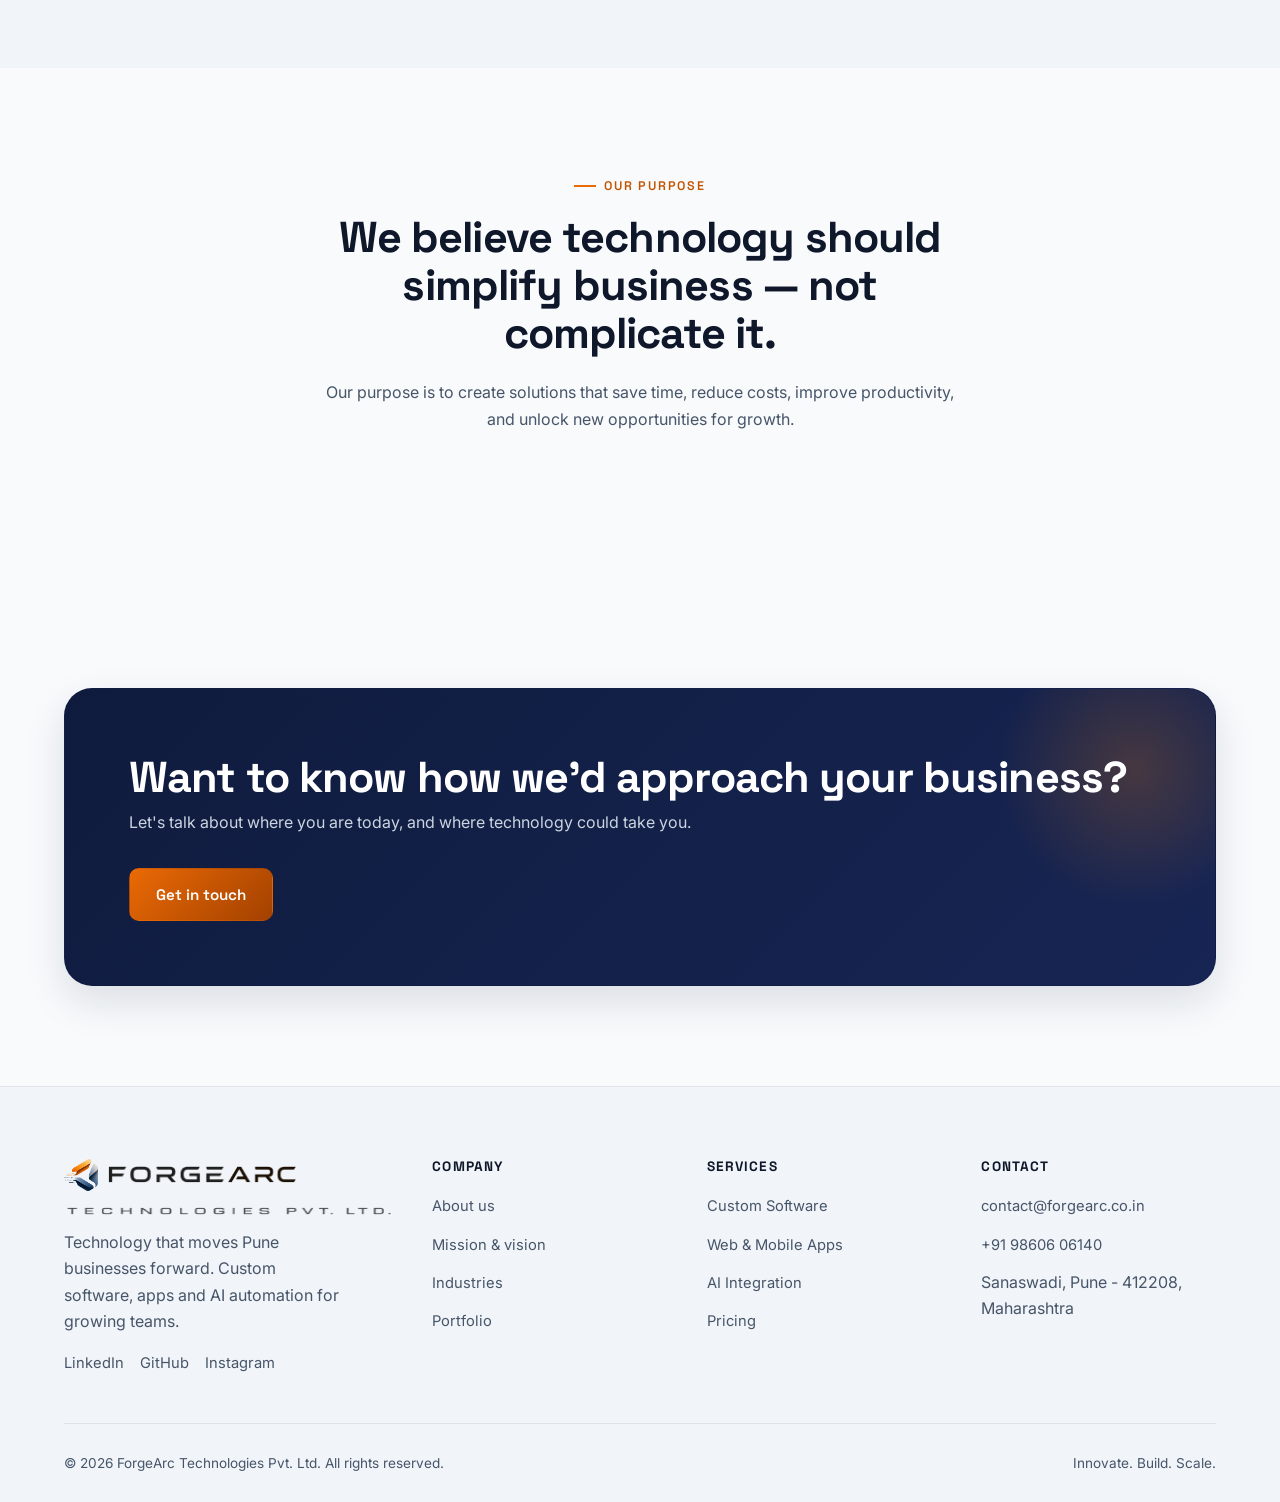
==== commit bff2a3a9: "Polish inner pages: photos, page heroes, clearer layouts - Give every inner page hero the home grid/" ====
--- a/about.html
+++ b/about.html
@@ -77,7 +77,7 @@
 <section class="page-hero">
   <div class="bg-mesh" aria-hidden="true"></div>
   <div class="container">
-    <div class="breadcrumb">Home <span class="accent">/</span> About</div>
+    <nav class="breadcrumb" aria-label="Breadcrumb"><a href="index.html">Home</a> <span class="accent">/</span> About</nav>
     <h1>Why ForgeArc exists.</h1>
     <p>Every successful company starts with a clear purpose, not just a list of services. Here's ours.</p>
   </div>
@@ -91,7 +91,8 @@
       <p>ForgeArc Technologies Pvt. Ltd. was founded on a simple observation: most businesses know technology matters, but they're stuck choosing between outdated websites, manual operations, and disconnected software — or enterprise tools priced for enterprise budgets.</p>
       <p>We build the middle path: technology that's genuinely custom, genuinely capable, and genuinely accessible — for startups, local businesses, and everyone still trying to find a partner who understands their problem before pitching a solution.</p>
     </div>
-    <div class="scale-in">
+    <div class="scale-in photo-stack">
+      <img src="assets/photos/about-desk.jpg" alt="" width="960" height="640" loading="lazy">
       <div class="card">
         <div class="eyebrow">Our philosophy</div>
         <h3>Understand the business first. Apply technology second.</h3>
@@ -124,12 +125,14 @@
       <div class="eyebrow">Our core values</div>
       <h2>What we hold ourselves to, on every engagement.</h2>
     </div>
-    <div class="value-card reveal"><div class="row"><span class="idx">01</span><h3>Innovation</h3></div><p>We continuously explore emerging technologies to create smarter solutions for our clients.</p></div>
-    <div class="value-card reveal"><div class="row"><span class="idx">02</span><h3>Quality</h3></div><p>Every product we deliver reflects our commitment to excellence — not just at launch, but afterward.</p></div>
-    <div class="value-card reveal"><div class="row"><span class="idx">03</span><h3>Transparency</h3></div><p>We believe in honest communication and long-term relationships over short-term wins.</p></div>
-    <div class="value-card reveal"><div class="row"><span class="idx">04</span><h3>Reliability</h3></div><p>Clients trust us because we deliver what we promise, on the timeline we commit to.</p></div>
-    <div class="value-card reveal"><div class="row"><span class="idx">05</span><h3>Continuous Learning</h3></div><p>Technology evolves every day — and so do we, our tools, and our standards.</p></div>
-    <div class="value-card reveal"><div class="row"><span class="idx">06</span><h3>Customer Success</h3></div><p>Our success is measured by our clients' success — not by billable hours.</p></div>
+    <div class="grid grid-3">
+      <div class="card value-tile reveal"><span class="idx">01</span><h3>Innovation</h3><p>We continuously explore emerging technologies to create smarter solutions for our clients.</p></div>
+      <div class="card value-tile reveal"><span class="idx">02</span><h3>Quality</h3><p>Every product we deliver reflects our commitment to excellence — not just at launch, but afterward.</p></div>
+      <div class="card value-tile reveal"><span class="idx">03</span><h3>Transparency</h3><p>We believe in honest communication and long-term relationships over short-term wins.</p></div>
+      <div class="card value-tile reveal"><span class="idx">04</span><h3>Reliability</h3><p>Clients trust us because we deliver what we promise, on the timeline we commit to.</p></div>
+      <div class="card value-tile reveal"><span class="idx">05</span><h3>Continuous Learning</h3><p>Technology evolves every day — and so do we, our tools, and our standards.</p></div>
+      <div class="card value-tile reveal"><span class="idx">06</span><h3>Customer Success</h3><p>Our success is measured by our clients' success — not by billable hours.</p></div>
+    </div>
   </div>
 </section>
 
--- a/css/style.css
+++ b/css/style.css
@@ -456,21 +456,58 @@
 .hero-stat .num .accent{ color:var(--ember); }
 .hero-stat .label{ font-size:0.82rem; color:var(--muted); text-transform:uppercase; letter-spacing:0.06em; }
 
-.hero-art{
-  position:relative;
-  height:460px;
-  border-radius:var(--radius-lg);
-}
-.hero-art svg{ width:100%; height:100%; position:relative; z-index:1; }
+/* Hero product mockup: browser window + two floating cards */
+.hero-art{ position:relative; padding:30px 0 56px 28px; }
+.hero-art .mock-window{ padding:0; border-color:var(--border-strong); box-shadow:var(--shadow-lg); }
+.mock-bar{ display:flex; align-items:center; gap:7px; padding:12px 16px; border-bottom:1px solid var(--border); }
+.mock-bar i{ width:10px; height:10px; border-radius:50%; background:var(--border-strong); }
+.mock-bar i:first-child{ background:var(--ember); }
+.mock-bar span{ flex:1; margin-left:12px; padding:3px 12px; border-radius:999px; background:var(--surface); border:1px solid var(--border); font-size:0.72rem; color:var(--muted); }
+.mock-body{ display:grid; grid-template-columns:52px 1fr; }
+.mock-side{ display:flex; flex-direction:column; align-items:center; gap:12px; padding:18px 0; border-right:1px solid var(--border); }
+.mock-side b{ width:22px; height:22px; border-radius:7px; background:var(--surface-2); border:1px solid var(--border); }
+.mock-side b.on{ background:var(--ember); border-color:var(--ember); }
+.mock-main{ display:grid; gap:14px; padding:18px; min-width:0; }
+.mock-tiles{ display:grid; grid-template-columns:repeat(3,1fr); gap:10px; }
+.mock-tile, .mock-chart{ background:var(--surface); border:1px solid var(--border); border-radius:12px; padding:12px; min-width:0; }
+.mock-tile small{ display:block; font-size:0.68rem; color:var(--muted); white-space:nowrap; overflow:hidden; text-overflow:ellipsis; }
+.mock-tile strong{ font-family:var(--font-display); font-size:1.35rem; color:var(--fg); font-variant-numeric:tabular-nums; }
+.mock-tile em{ font-style:normal; font-size:0.68rem; font-weight:600; color:var(--success); margin-left:6px; }
+.mock-tile em.warn{ color:var(--ember); }
+.mock-chart svg{ display:block; width:100%; height:auto; }
+.mock-gridlines path{ stroke:var(--border); stroke-width:1; }
+.mock-bars rect{ fill:#4F78A7; opacity:0.28; }
+
+.mock-float{
+  position:absolute; z-index:2;
+  padding:12px 16px; border-radius:16px;
+  background:var(--surface-2); border:1px solid var(--border-strong);
+  box-shadow:var(--shadow-lg);
+  font-size:0.78rem; color:var(--fg);
+  animation:floatY 7s ease-in-out infinite;
+}
+.mock-toast{ top:0; right:0; display:flex; align-items:center; gap:10px; font-weight:500; }
+.mock-check{ width:18px; height:18px; border-radius:50%; background:var(--success); flex:none; position:relative; }
+.mock-check::after{ content:""; position:absolute; left:6px; top:3px; width:4px; height:8px; border:solid #fff; border-width:0 2px 2px 0; transform:rotate(45deg); }
+.mock-chat{ left:0; bottom:0; max-width:250px; animation-delay:-3.5s; }
+.mock-chat .who{ font-family:var(--font-display); font-size:0.68rem; font-weight:600; letter-spacing:0.08em; text-transform:uppercase; color:var(--ember-soft); }
+.mock-chat p{ margin:6px 0 10px; font-size:0.82rem; line-height:1.45; color:var(--fg); }
+.mock-chip{ display:inline-block; padding:4px 12px; border-radius:999px; background:var(--ember); color:#0A0F1E; font-size:0.7rem; font-weight:600; }
+@keyframes floatY{ 0%,100%{ transform:translateY(0); } 50%{ transform:translateY(-8px); } }
 
 .arc-line{ fill:none; stroke:#4F78A7; stroke-width:1.4; opacity:0.6; }
-.arc-line.orange{ stroke:var(--ember); opacity:0.85; }
+.arc-line.orange{ stroke:var(--ember); stroke-width:2.5; opacity:1; }
 .arc-dot{ fill:var(--ember); }
 .arc-dot.steel{ fill:#4F78A7; }
 
 @media (max-width: 900px){
   .hero-grid{ grid-template-columns:1fr; }
-  .hero-art{ height:320px; order:-1; }
+  .hero-art{ padding-left:0; max-width:560px; }
+}
+@media (max-width: 480px){
+  .hero-art{ padding-bottom:104px; } /* chat card hangs below the chart instead of covering it */
+  .mock-tile:last-child{ display:none; }
+  .mock-tiles{ grid-template-columns:1fr 1fr; }
 }
 
 /* ---------------- Sections ---------------- */
@@ -541,14 +578,28 @@
 .card:hover::before{ opacity:1; }
 .card > *{ position:relative; z-index:1; }
 
+/* Icon accent: --a rotates through four hues across sibling cards (ember default) */
 .card-icon{
   width:46px; height:46px;
   border-radius:12px;
   background:rgba(242,130,13,0.14);
+  background:color-mix(in srgb, var(--a, var(--ember)) 15%, transparent);
   display:flex; align-items:center; justify-content:center;
   margin-bottom:20px;
 }
-.card-icon svg{ width:22px; height:22px; stroke:var(--ember-soft); }
+.card-icon svg{ width:22px; height:22px; stroke:var(--a, var(--ember-soft)); }
+.bento > .card:nth-child(4n+2), .grid > .card:nth-child(4n+2), .industry-menu > .card:nth-child(4n+2){ --a:#38A9E0; }
+.bento > .card:nth-child(4n+3), .grid > .card:nth-child(4n+3), .industry-menu > .card:nth-child(4n+3){ --a:#9B7CF0; }
+.bento > .card:nth-child(4n+4), .grid > .card:nth-child(4n+4), .industry-menu > .card:nth-child(4n+4){ --a:#22B07D; }
+
+/* tick list (home: "our promise") */
+.check-grid{ display:grid; grid-template-columns:1fr 1fr; gap:16px 24px; }
+.check-grid li{ display:flex; align-items:center; gap:12px; font-weight:500; color:var(--fg); font-size:0.95rem; }
+.check-grid li::before{
+  content:""; flex:none; width:22px; height:22px; border-radius:50%;
+  background:rgba(242,130,13,0.16) url("data:image/svg+xml,%3Csvg xmlns='http://www.w3.org/2000/svg' viewBox='0 0 24 24' fill='none' stroke='%23F2820D' stroke-width='3' stroke-linecap='round' stroke-linejoin='round'%3E%3Cpath d='M6 12.5l4 4 8-9'/%3E%3C/svg%3E") center/12px no-repeat;
+}
+@media (max-width:420px){ .check-grid{ grid-template-columns:1fr; } }
 .card h3{ margin-bottom:10px; }
 .card p{ margin-bottom:0; font-size:0.95rem; }
 
@@ -562,10 +613,17 @@
 
 /* ---------------- Process (numbered) ---------------- */
 .process-list{ display:flex; flex-direction:column; }
-.process-item{ display:grid; grid-template-columns:80px 1fr; gap:28px; padding:32px 0; border-top:1px solid var(--border); }
-.process-item:last-child{ border-bottom:1px solid var(--border); }
-.process-num{ font-family:var(--font-display); font-size:1.6rem; font-weight:700; color:var(--ember); }
-.process-item h3{ margin-bottom:6px; }
+.process-item{ display:grid; grid-template-columns:52px 1fr; gap:28px; padding:0 0 40px; position:relative; }
+.process-item:last-child{ padding-bottom:0; }
+/* connector line between step badges */
+.process-item:not(:last-child)::before{ content:""; position:absolute; left:26px; top:60px; bottom:8px; width:1px; background:linear-gradient(var(--card-border-hover), var(--border)); }
+.process-num{
+  width:52px; height:52px; border-radius:50%;
+  display:flex; align-items:center; justify-content:center;
+  font-family:var(--font-display); font-size:1rem; font-weight:700; color:var(--ember-soft);
+  background:rgba(242,130,13,0.12); border:1px solid var(--card-border-hover);
+}
+.process-item h3{ margin:10px 0 6px; }
 
 /* ---------------- Stage tabs ---------------- */
 .stage-tabs{ display:flex; gap:10px; margin-bottom:36px; flex-wrap:wrap; }
@@ -638,12 +696,66 @@
 .footer-social a:hover{ color:var(--ember-soft); }
 
 /* ---------------- Page hero (inner pages) ---------------- */
-.page-hero{ padding:calc(var(--nav-h) + 72px) 0 72px; position:relative; overflow:hidden; }
-.page-hero h1{ margin-bottom:14px; }
-.page-hero p{ max-width:640px; font-size:1.08rem; }
+.page-hero{ padding:calc(var(--nav-h) + 88px) 0 88px; position:relative; overflow:hidden; border-bottom:1px solid var(--border); }
+/* same grid + ember glow language as the home hero, without extra markup */
+.page-hero::before{
+  content:""; position:absolute; inset:0; z-index:0; pointer-events:none;
+  background-image:linear-gradient(var(--border) 1px, transparent 1px), linear-gradient(90deg, var(--border) 1px, transparent 1px);
+  background-size:44px 44px;
+  -webkit-mask-image:radial-gradient(ellipse 60% 80% at 80% 30%, black 10%, transparent 70%);
+  mask-image:radial-gradient(ellipse 60% 80% at 80% 30%, black 10%, transparent 70%);
+}
+.page-hero::after{
+  content:""; position:absolute; z-index:0; pointer-events:none;
+  width:460px; height:460px; right:-120px; top:-160px; border-radius:50%;
+  background:radial-gradient(circle, rgba(242,130,13,0.22), transparent 70%); filter:blur(30px);
+}
+.page-hero h1{ margin-bottom:16px; max-width:820px; }
+.page-hero p{ max-width:640px; font-size:1.1rem; }
 .page-hero .container{ position:relative; z-index:1; }
-.breadcrumb{ font-size:0.85rem; color:var(--muted); margin-bottom:18px; }
+.breadcrumb{
+  display:inline-flex; gap:8px; align-items:center;
+  font-size:0.8rem; color:var(--muted); margin-bottom:22px;
+  padding:6px 14px; border:1px solid var(--border-strong); border-radius:999px; background:var(--surface);
+}
+.breadcrumb a:hover{ color:var(--ember-soft); }
 .breadcrumb .accent{ color:var(--ember); }
+
+/* jump-link chips under an inner page hero */
+.hero-chips{ display:flex; flex-wrap:wrap; gap:10px; margin-top:28px; }
+.hero-chips a{
+  font-size:0.85rem; font-weight:500; padding:8px 16px; border-radius:999px;
+  border:1px solid var(--border-strong); background:var(--surface); color:var(--fg);
+  transition:border-color .15s ease, color .15s ease;
+}
+.hero-chips a:hover{ border-color:var(--ember); color:var(--ember-soft); }
+
+/* photo with a card overlapping its bottom edge (about: story) */
+.photo-stack{ position:relative; padding-bottom:120px; }
+.photo-stack > img{ width:100%; height:auto; aspect-ratio:4/3; object-fit:cover; border-radius:var(--radius-lg); border:1px solid var(--border); }
+.photo-stack > .card, .photo-stack > .card:hover{ background:var(--surface-2); } /* opaque: text sits over the photo */
+.photo-stack > .card{ position:absolute; left:32px; right:-16px; bottom:0; box-shadow:var(--shadow-lg); }
+@media (max-width:900px){
+  .photo-stack{ padding-bottom:0; }
+  .photo-stack > .card{ position:relative; left:auto; right:auto; margin:-60px 16px 0; }
+}
+
+/* numbered value cards (about) */
+.value-tile .idx{ display:block; font-family:var(--font-display); font-weight:700; color:var(--ember); font-size:0.9rem; margin-bottom:14px; }
+
+/* contact: form inside a card + "what happens next" steps */
+.form-card{ padding:36px; }
+.next-steps{ margin:24px 0 0; padding:0; list-style:none; display:grid; gap:18px; counter-reset:step; }
+.next-steps li{ display:grid; grid-template-columns:36px 1fr; gap:14px; align-items:start; counter-increment:step; }
+.next-steps li::before{
+  content:counter(step); width:36px; height:36px; border-radius:50%;
+  display:flex; align-items:center; justify-content:center;
+  font-family:var(--font-display); font-weight:700; font-size:0.9rem; color:var(--ember-soft);
+  background:rgba(242,130,13,0.12); border:1px solid var(--card-border-hover);
+}
+.next-steps b{ display:block; color:var(--fg); font-size:0.95rem; margin-top:6px; }
+.next-steps span{ color:var(--muted); font-size:0.88rem; }
+@media (max-width:640px){ .form-card{ padding:24px 20px; } }
 
 /* ---------------- Forms ---------------- */
 .form-grid{ display:grid; grid-template-columns:1fr 1fr; gap:20px; }
@@ -685,11 +797,18 @@
 .contact-row .d{ color:var(--muted); font-size:0.9rem; word-break:break-word; overflow-wrap:break-word; }
 
 /* ---------------- Methodology flow ---------------- */
-.method-flow{ display:flex; align-items:stretch; gap:0; flex-wrap:wrap; }
-.method-step{ flex:1 1 150px; text-align:center; padding:24px 12px; position:relative; }
-.method-step .dot{ width:14px; height:14px; border-radius:50%; background:var(--ember); margin:0 auto 14px; }
+.method-flow{ display:flex; align-items:stretch; gap:0; flex-wrap:wrap; counter-reset:method; }
+.method-step{ flex:1 1 150px; text-align:center; padding:24px 12px; position:relative; counter-increment:method; }
+/* numbered badge; counter avoids hard-coding numbers in the markup */
+.method-step .dot{
+  width:56px; height:56px; border-radius:50%; margin:0 auto 16px; position:relative; z-index:1;
+  display:flex; align-items:center; justify-content:center;
+  background:var(--surface-2); border:1px solid var(--card-border-hover);
+  font-family:var(--font-display); font-weight:700; color:var(--ember-soft);
+}
+.method-step .dot::before{ content:counter(method, decimal-leading-zero); }
 .method-step .t{ font-family:var(--font-display); font-weight:600; color:var(--fg); font-size:0.95rem; }
-.method-step:not(:last-child)::after{ content:""; position:absolute; top:31px; right:-40%; width:80%; height:1px; background:var(--border); }
+.method-step:not(:last-child)::after{ content:""; position:absolute; top:52px; left:calc(50% + 28px); width:calc(100% - 56px); height:1px; background:linear-gradient(90deg, var(--card-border-hover), var(--border)); }
 @media (max-width:900px){ .method-step:not(:last-child)::after{ display:none; } }
 
 /* ---------------- Coming soon ---------------- */
@@ -742,10 +861,10 @@
   align-items:center;
   min-height:24px;
   padding:4px 11px;
-  border:1px solid rgba(242,130,13,0.55);
+  border:1px solid var(--border-strong);
   border-radius:999px;
-  background:rgba(242,130,13,0.10);
-  color:var(--ember-soft);
+  background:var(--surface);
+  color:var(--muted);
   font-size:0.72rem;
   font-weight:600;
   line-height:1.2;
@@ -775,6 +894,15 @@
 .industry-card:hover .industry-card-link::after,
 .industry-card-link:hover::after{
   width:24px;
+}
+/* home teaser: compact cards, 4 → 2 → 1 columns */
+.grid-4 > .industry-card{ min-height:0; padding:0 0 26px; }
+.grid-4 > .industry-card > :not(img){ margin-left:24px; margin-right:24px; }
+.grid-4 > .industry-card p{ margin-bottom:0; }
+.card-photo{ width:100%; height:auto; aspect-ratio:16/10; object-fit:cover; margin-bottom:22px; transition:transform .5s ease; }
+.card:hover .card-photo{ transform:scale(1.04); }
+@media (min-width:561px) and (max-width:900px){
+  .grid.grid-4{ grid-template-columns:repeat(2,1fr); }
 }
 @media (max-width:980px){
   .industry-menu{ grid-template-columns:repeat(2, minmax(0, 1fr)); }
@@ -799,6 +927,7 @@
   display:inline-block; font-family:var(--font-display); font-size:0.72rem; font-weight:700;
   letter-spacing:0.08em; text-transform:uppercase; color:#0A0F1E;
   background:var(--ember); padding:5px 12px; border-radius:999px; margin-bottom:18px;
+  align-self:flex-start; /* don't stretch across the flex-column card */
 }
 @media (max-width:980px){ .pricing-grid{ grid-template-columns:1fr; } }
 
@@ -909,14 +1038,13 @@
   color: #FFFFFF;
 }
 
-[data-theme="light"] .pricing-badge {
+[data-theme="light"] .pricing-badge,
+[data-theme="light"] .mock-chip {
   color: #FFFFFF;
 }
 
-[data-theme="light"] .industry-tags span {
-  background: rgba(234, 106, 5, 0.08);
-  border-color: rgba(234, 106, 5, 0.38);
-  color: var(--ember-soft);
+[data-theme="light"] .page-hero::after {
+  background: radial-gradient(circle, rgba(234,106,5,0.12), transparent 70%);
 }
 
 [data-theme="light"] .field input,
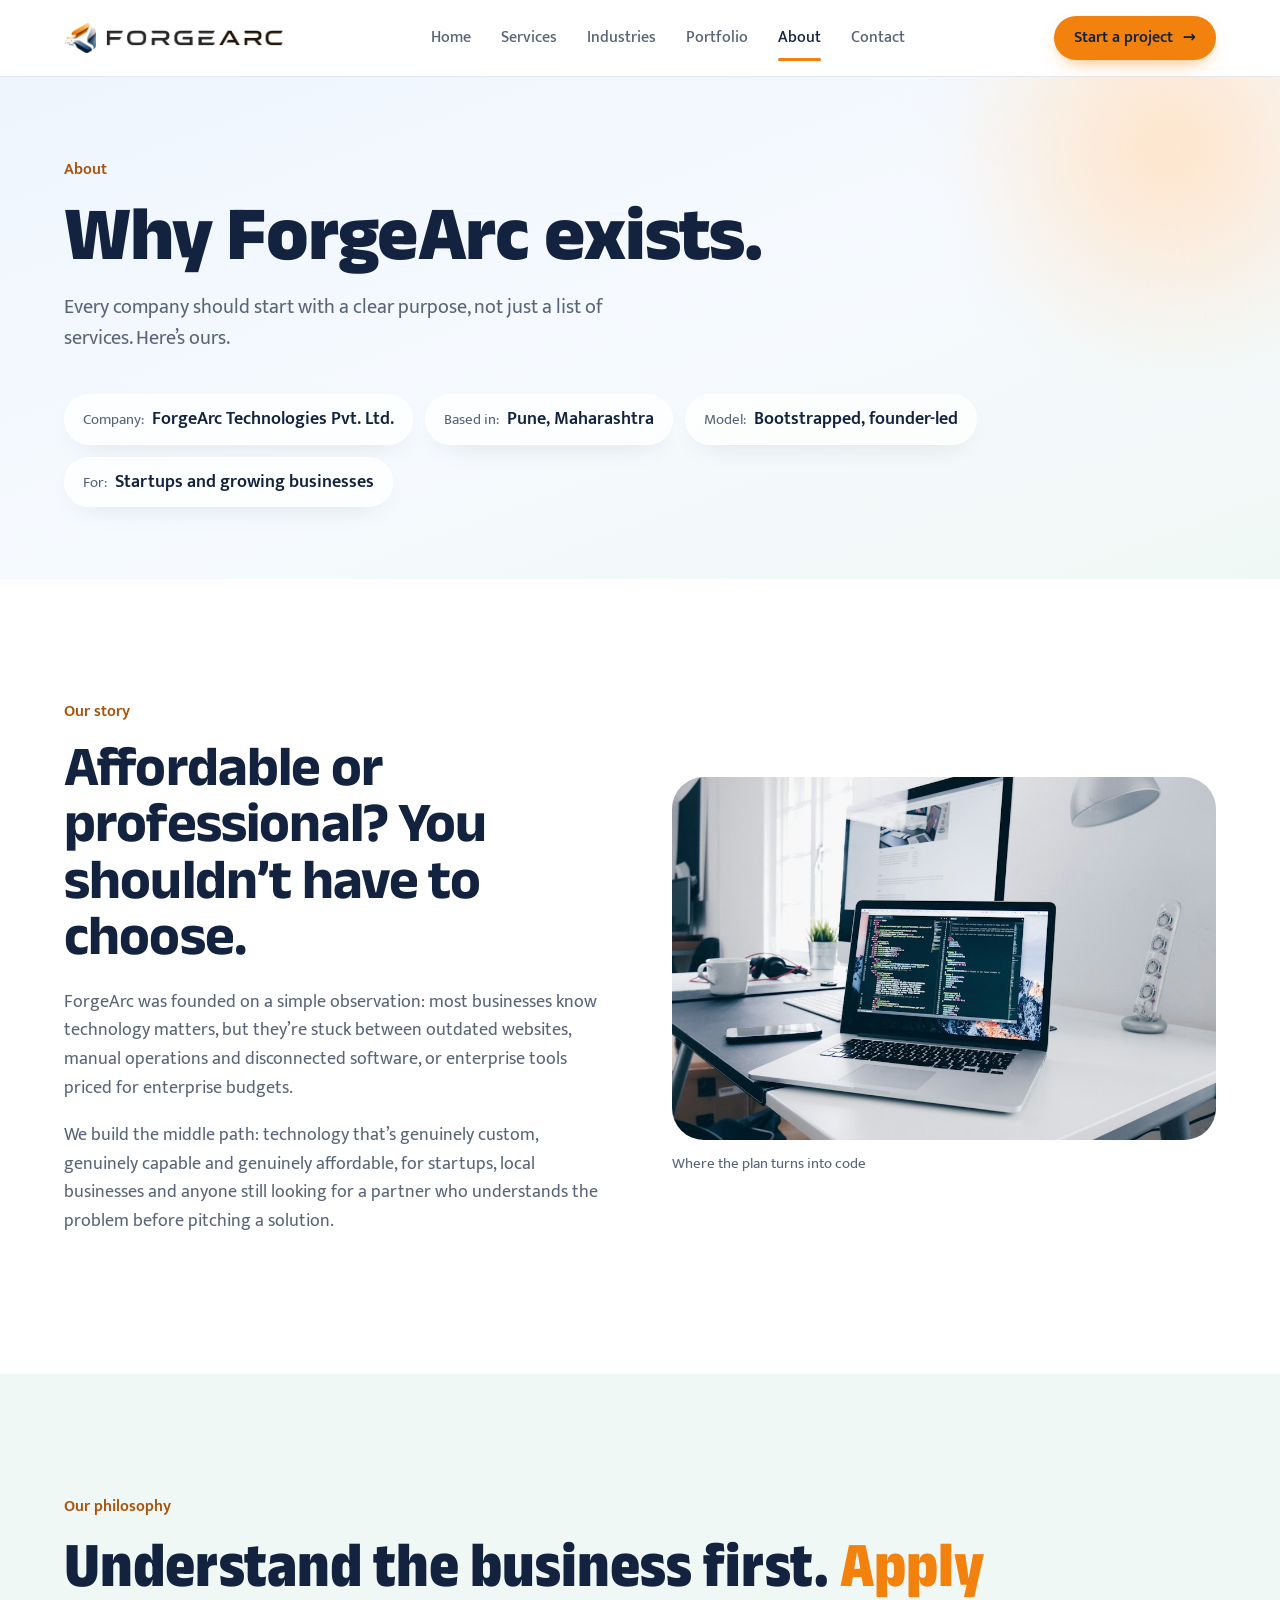
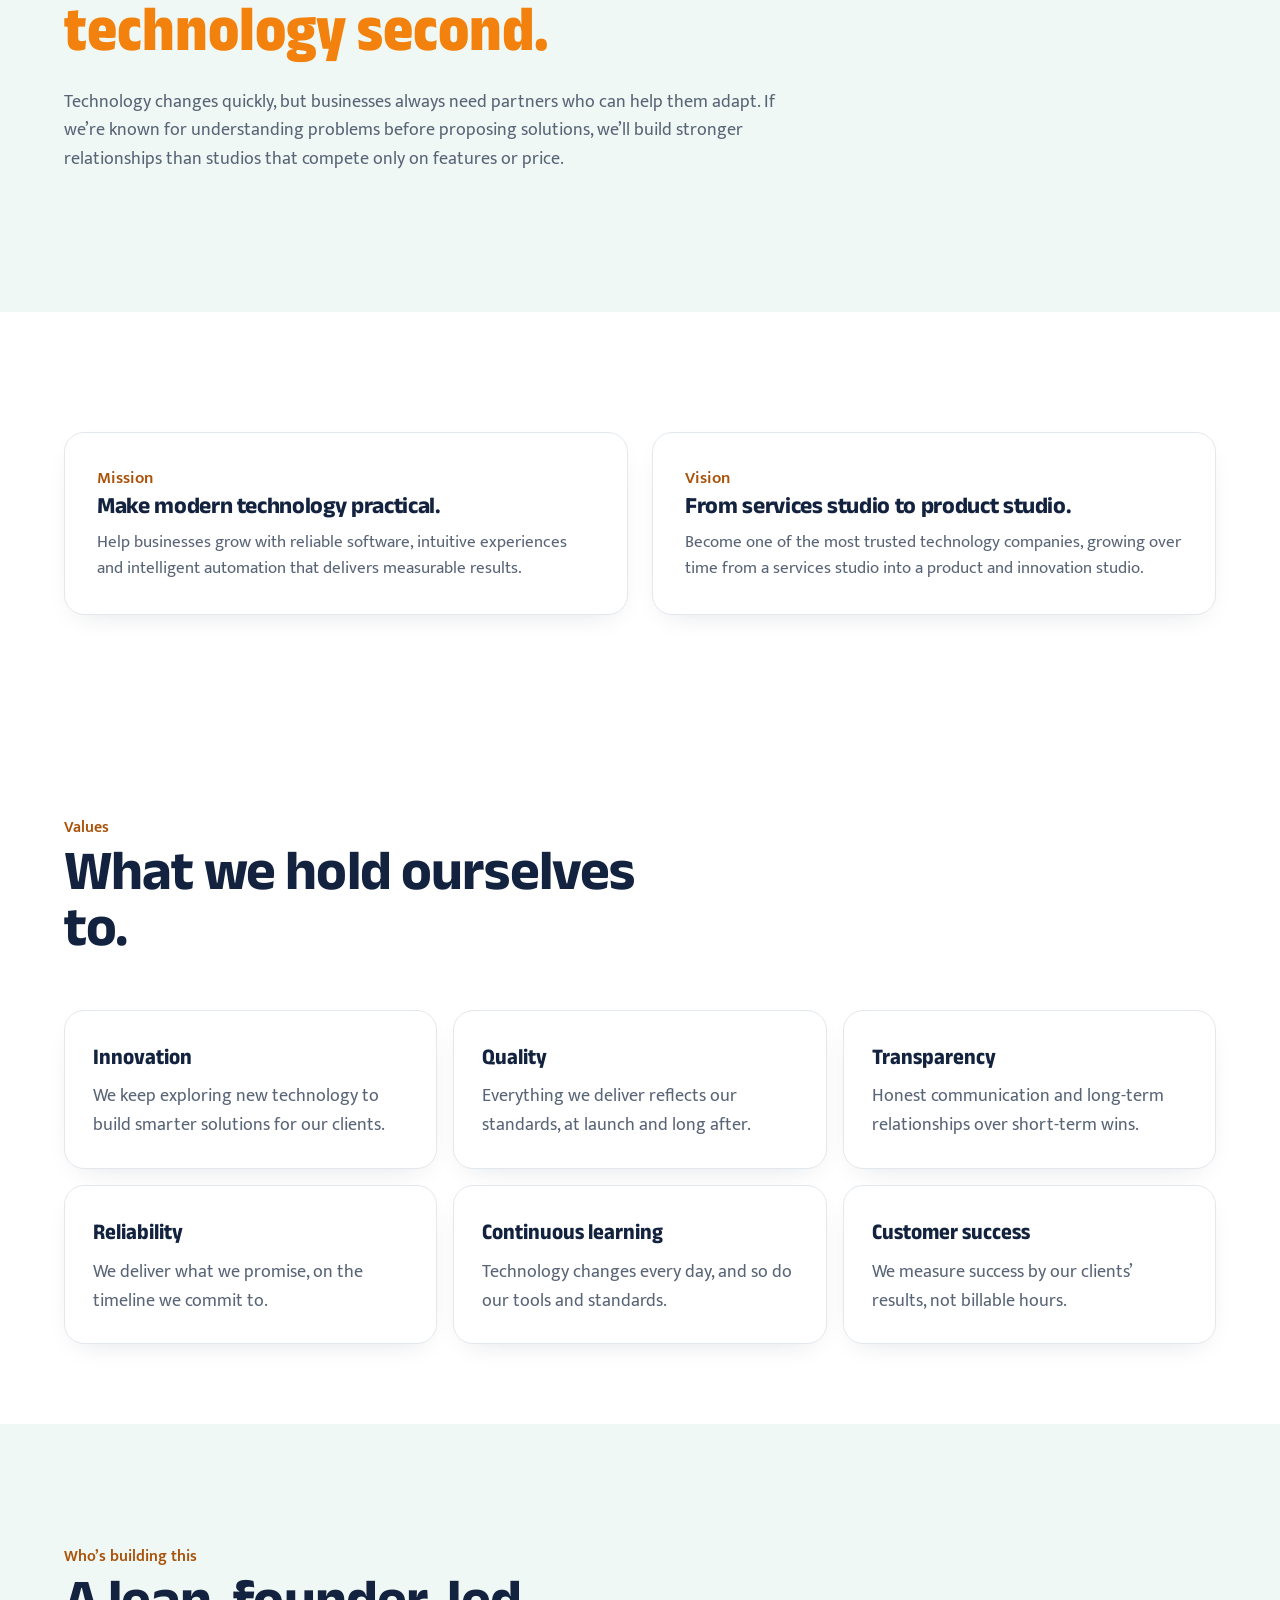
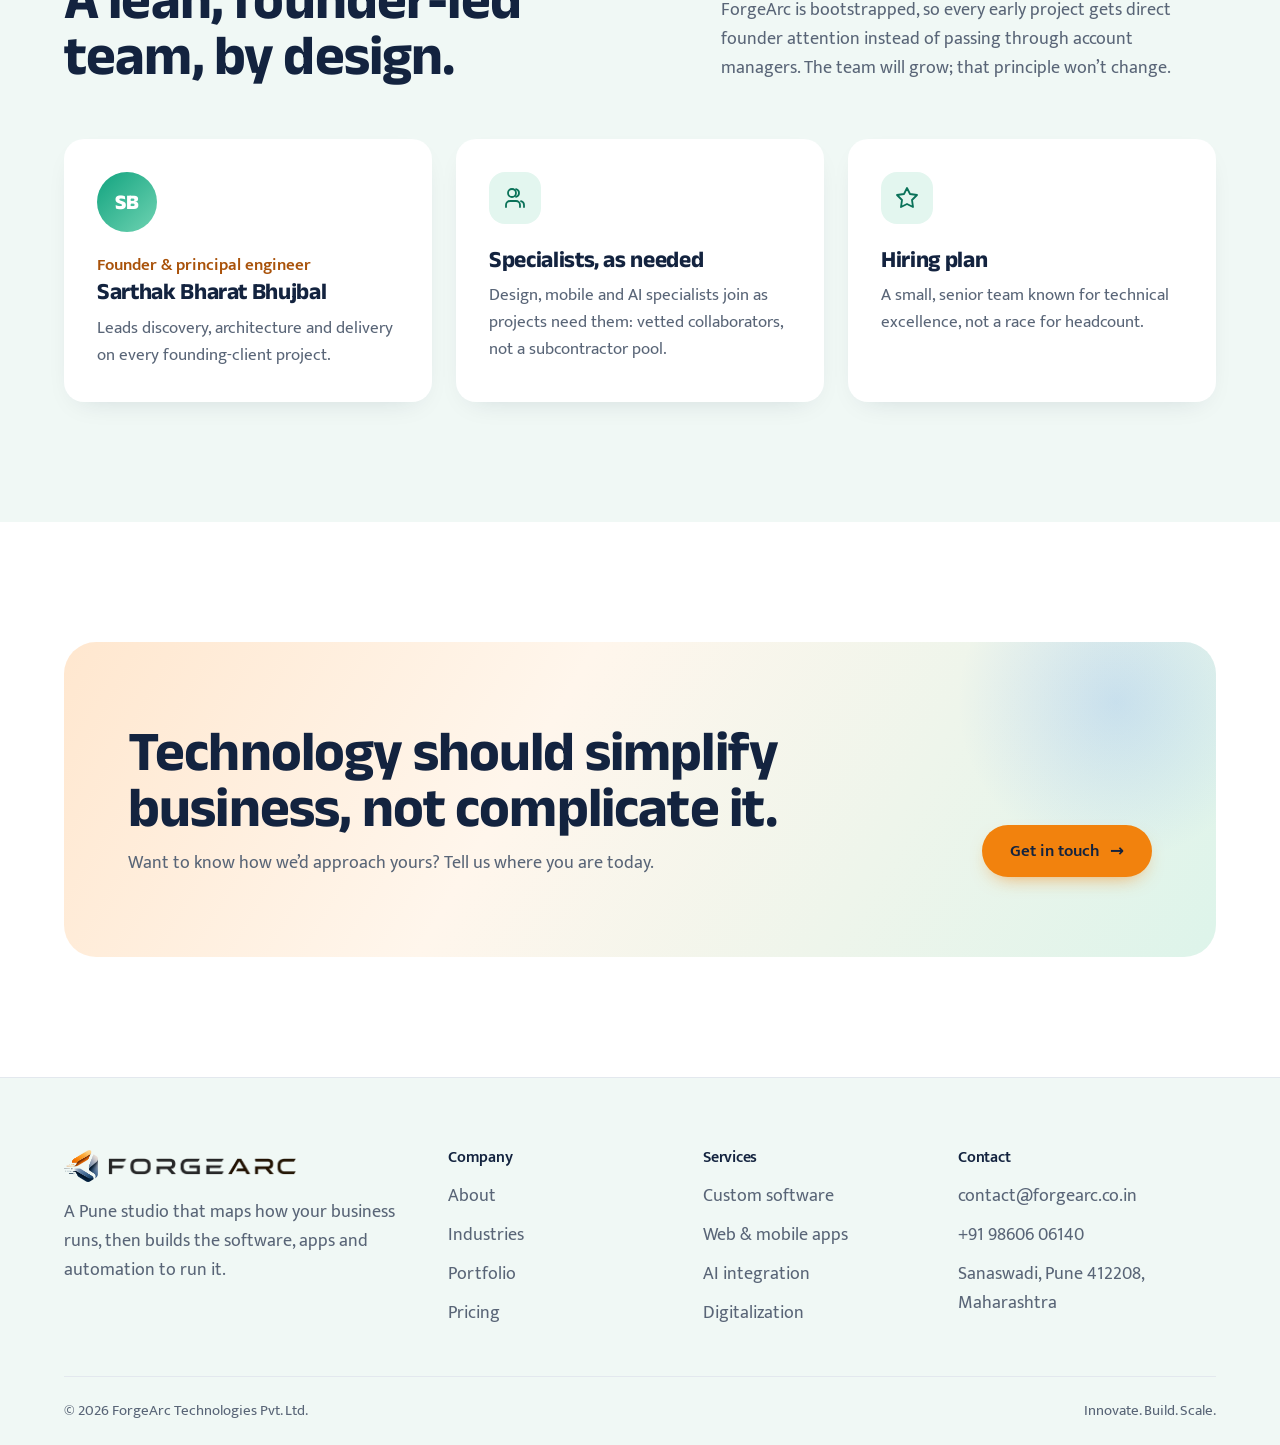
==== commit 00500749: "Redesign site: fresh light theme, real shop photos, shared layout - New light-only design: white pag" ====
--- a/about.html
+++ b/about.html
@@ -5,7 +5,7 @@
 <meta name="viewport" content="width=device-width, initial-scale=1.0">
 <title>About ForgeArc | ForgeArc Technologies</title>
 <meta name="description" content="ForgeArc Technologies exists to make modern technology practical, accessible, and valuable for businesses of every size. Read our story, mission, vision and values.">
-<meta name="theme-color" content="#0A0F1E">
+<meta name="theme-color" content="#FFFFFF">
 <link rel="canonical" href="https://www.forgearc.co.in/about.html">
 <meta property="og:type" content="website">
 <meta property="og:title" content="About ForgeArc | ForgeArc Technologies">
@@ -20,181 +20,87 @@
 <link rel="apple-touch-icon" href="assets/icon-180.png">
 <link rel="preconnect" href="https://fonts.googleapis.com">
 <link rel="preconnect" href="https://fonts.gstatic.com" crossorigin>
-<link href="https://fonts.googleapis.com/css2?family=Space+Grotesk:wght@500;600;700&family=Inter:wght@400;500;600&display=swap" rel="stylesheet">
+<link href="https://fonts.googleapis.com/css2?family=Anek+Devanagari:wght@600&family=Anek+Latin:wdth,wght@75..125,400..800&family=Mukta:wght@400;500;600&display=swap" rel="stylesheet">
 <link rel="stylesheet" href="css/style.css">
-<script>
-(function(){
-  try {
-    var saved = localStorage.getItem('forgearc-theme');
-    var theme = saved || (window.matchMedia && window.matchMedia('(prefers-color-scheme: light)').matches ? 'light' : 'dark');
-    document.documentElement.setAttribute('data-theme', theme);
-  } catch(e){}
-})();
-</script>
+<script>document.documentElement.classList.add('js');</script>
 </head>
-<body>
+<body data-page="about">
+<a class="skip" href="#main">Skip to content</a>
+<header class="site-header" id="site-header"></header>
 
-<header class="nav">
+<main id="main">
+<section class="page-head">
   <div class="container">
-    <a href="/" class="nav-brand" aria-label="ForgeArc Technologies — home">
-      <img class="icon-img" src="assets/mark.png" alt="">
-      <img class="word-img" src="assets/wordmark.png" alt="ForgeArc Technologies">
-    </a>
-    <nav class="nav-links" id="nav-links">
-      <a href="/">Home</a>
-      <a href="services.html">Services</a>
-      <a href="industries.html">Industries</a>
-      <a href="portfolio.html">Portfolio</a>
-      <!-- <a href="pricing.html">Pricing</a> -->
-      <a href="about.html" class="active">About</a>
-      <a href="contact.html">Contact</a>
-    </nav>
-    <div class="nav-actions">
-      <button class="theme-toggle" id="theme-toggle" type="button" aria-label="Toggle theme" title="Toggle theme">
-        <svg class="theme-icon-sun" viewBox="0 0 24 24" fill="none" stroke="currentColor" stroke-width="2" stroke-linecap="round" stroke-linejoin="round" aria-hidden="true">
-          <circle cx="12" cy="12" r="5"></circle>
-          <line x1="12" y1="1" x2="12" y2="3"></line>
-          <line x1="12" y1="21" x2="12" y2="23"></line>
-          <line x1="4.22" y1="4.22" x2="5.64" y2="5.64"></line>
-          <line x1="18.36" y1="18.36" x2="19.78" y2="19.78"></line>
-          <line x1="1" y1="12" x2="3" y2="12"></line>
-          <line x1="21" y1="12" x2="23" y2="12"></line>
-          <line x1="4.22" y1="19.78" x2="5.64" y2="18.36"></line>
-          <line x1="18.36" y1="5.64" x2="19.78" y2="4.22"></line>
-        </svg>
-        <svg class="theme-icon-moon" viewBox="0 0 24 24" fill="none" stroke="currentColor" stroke-width="2" stroke-linecap="round" stroke-linejoin="round" aria-hidden="true">
-          <path d="M21 12.79A9 9 0 1 1 11.21 3 7 7 0 0 0 21 12.79z"></path>
-        </svg>
-      </button>
-      <div class="nav-cta">
-        <a href="contact.html" class="btn btn-primary btn-sm">Start a project</a>
-      </div>
-      <button class="nav-toggle" aria-label="Toggle menu" aria-expanded="false"><span></span></button>
-    </div>
-  </div>
-</header>
-
-<section class="page-hero">
-  <div class="bg-mesh" aria-hidden="true"></div>
-  <div class="container">
-    <nav class="breadcrumb" aria-label="Breadcrumb"><a href="index.html">Home</a> <span class="accent">/</span> About</nav>
+    <p class="label">About</p>
     <h1>Why ForgeArc exists.</h1>
-    <p>Every successful company starts with a clear purpose, not just a list of services. Here's ours.</p>
+    <p class="lede">Every company should start with a clear purpose, not just a list of services. Here&rsquo;s ours.</p>
+    <dl class="title-block marks"><div><dt>Company</dt><dd>ForgeArc Technologies Pvt. Ltd.</dd></div><div><dt>Based in</dt><dd>Pune, Maharashtra</dd></div><div><dt>Model</dt><dd>Bootstrapped, founder-led</dd></div><div><dt>For</dt><dd>Startups and growing businesses</dd></div></dl>
   </div>
 </section>
 
-<section>
-  <div class="container split">
-    <div class="reveal">
-      <div class="eyebrow">Our story</div>
-      <h2>Businesses shouldn't have to choose between "affordable" and "professional."</h2>
-      <p>ForgeArc Technologies Pvt. Ltd. was founded on a simple observation: most businesses know technology matters, but they're stuck choosing between outdated websites, manual operations, and disconnected software — or enterprise tools priced for enterprise budgets.</p>
-      <p>We build the middle path: technology that's genuinely custom, genuinely capable, and genuinely accessible — for startups, local businesses, and everyone still trying to find a partner who understands their problem before pitching a solution.</p>
-    </div>
-    <div class="scale-in photo-stack">
-      <img src="assets/photos/about-desk.jpg" alt="" width="960" height="640" loading="lazy">
-      <div class="card">
-        <div class="eyebrow">Our philosophy</div>
-        <h3>Understand the business first. Apply technology second.</h3>
-        <p>Technology changes rapidly, but businesses consistently need trusted partners who can help them adapt. If ForgeArc becomes known for understanding business problems before proposing solutions, we build stronger relationships than companies that only compete on features or price. That principle guides every decision we make as we grow.</p>
+<section class="section">
+  <div class="container">
+    <div class="grid g2" style="gap:64px;align-items:center;">
+      <div class="reveal">
+        <p class="label">Our story</p>
+        <h2>Affordable or professional? You shouldn&rsquo;t have to choose.</h2>
+        <p>ForgeArc was founded on a simple observation: most businesses know technology matters, but they&rsquo;re stuck between outdated websites, manual operations and disconnected software, or enterprise tools priced for enterprise budgets.</p>
+        <p>We build the middle path: technology that&rsquo;s genuinely custom, genuinely capable and genuinely affordable, for startups, local businesses and anyone still looking for a partner who understands the problem before pitching a solution.</p>
       </div>
+      <figure class="fig marks reveal"><img src="assets/photos/about-desk.jpg" alt="" width="960" height="640" loading="lazy"><figcaption>Where the plan turns into code</figcaption></figure>
     </div>
   </div>
 </section>
 
-<section class="section-alt" id="mission">
+<section class="section band">
   <div class="container">
-    <div class="grid grid-2">
-      <div class="card reveal">
-        <div class="eyebrow">Our mission</div>
-        <h3>Make modern technology practical.</h3>
-        <p>To empower businesses through innovative digital solutions by delivering reliable software, intuitive user experiences, intelligent automation, and technology that drives measurable growth.</p>
-      </div>
-      <div class="card reveal d1">
-        <div class="eyebrow">Our vision</div>
-        <h3>From services studio to product studio.</h3>
-        <p>To become one of the most trusted technology companies by creating innovative digital products and intelligent solutions that transform businesses across industries — evolving over time from a technology services company into a global product and innovation studio.</p>
-      </div>
+    <p class="label">Our philosophy</p>
+    <p class="quote reveal">Understand the business first. <em>Apply technology second.</em></p>
+    <p style="max-width:720px;">Technology changes quickly, but businesses always need partners who can help them adapt. If we&rsquo;re known for understanding problems before proposing solutions, we&rsquo;ll build stronger relationships than studios that compete only on features or price.</p>
+  </div>
+</section>
+
+<section class="section" id="mission">
+  <div class="container">
+    <div class="grid g2">
+      <div class="card reveal"><p class="label">Mission</p><h3>Make modern technology practical.</h3><p>Help businesses grow with reliable software, intuitive experiences and intelligent automation that delivers measurable results.</p></div>
+      <div class="card reveal"><p class="label">Vision</p><h3>From services studio to product studio.</h3><p>Become one of the most trusted technology companies, growing over time from a services studio into a product and innovation studio.</p></div>
     </div>
   </div>
 </section>
 
-<section>
+<section class="section-tight">
   <div class="container">
-    <div class="section-head reveal">
-      <div class="eyebrow">Our core values</div>
-      <h2>What we hold ourselves to, on every engagement.</h2>
+    <div class="section-head"><div><p class="label">Values</p><h2>What we hold ourselves to.</h2></div></div>
+    <dl class="values"><div><dt>Innovation</dt><dd>We keep exploring new technology to build smarter solutions for our clients.</dd></div><div><dt>Quality</dt><dd>Everything we deliver reflects our standards, at launch and long after.</dd></div><div><dt>Transparency</dt><dd>Honest communication and long-term relationships over short-term wins.</dd></div><div><dt>Reliability</dt><dd>We deliver what we promise, on the timeline we commit to.</dd></div><div><dt>Continuous learning</dt><dd>Technology changes every day, and so do our tools and standards.</dd></div><div><dt>Customer success</dt><dd>We measure success by our clients&rsquo; results, not billable hours.</dd></div></dl>
+  </div>
+</section>
+
+<section class="section band">
+  <div class="container">
+    <div class="section-head">
+      <div><p class="label">Who&rsquo;s building this</p><h2>A lean, founder-led team, by design.</h2></div>
+      <p>ForgeArc is bootstrapped, so every early project gets direct founder attention instead of passing through account managers. The team will grow; that principle won&rsquo;t change.</p>
     </div>
-    <div class="grid grid-3">
-      <div class="card value-tile reveal"><span class="idx">01</span><h3>Innovation</h3><p>We continuously explore emerging technologies to create smarter solutions for our clients.</p></div>
-      <div class="card value-tile reveal"><span class="idx">02</span><h3>Quality</h3><p>Every product we deliver reflects our commitment to excellence — not just at launch, but afterward.</p></div>
-      <div class="card value-tile reveal"><span class="idx">03</span><h3>Transparency</h3><p>We believe in honest communication and long-term relationships over short-term wins.</p></div>
-      <div class="card value-tile reveal"><span class="idx">04</span><h3>Reliability</h3><p>Clients trust us because we deliver what we promise, on the timeline we commit to.</p></div>
-      <div class="card value-tile reveal"><span class="idx">05</span><h3>Continuous Learning</h3><p>Technology evolves every day — and so do we, our tools, and our standards.</p></div>
-      <div class="card value-tile reveal"><span class="idx">06</span><h3>Customer Success</h3><p>Our success is measured by our clients' success — not by billable hours.</p></div>
+    <div class="grid g3"><div class="card reveal"><div class="avatar" aria-hidden="true">SB</div><p class="label plain">Founder &amp; principal engineer</p><h3>Sarthak Bharat Bhujbal</h3><p>Leads discovery, architecture and delivery on every founding-client project.</p></div><div class="card reveal"><div class="icon"><svg viewBox="0 0 24 24" fill="none" stroke-width="1.8" stroke-linecap="round" stroke-linejoin="round" aria-hidden="true"><path d="M17 21v-2a4 4 0 00-4-4H7a4 4 0 00-4 4v2M13 3.13a4 4 0 010 7.75M21 21v-2a4 4 0 00-3-3.87"/><circle cx="9" cy="7" r="4"/></svg></div><h3>Specialists, as needed</h3><p>Design, mobile and AI specialists join as projects need them: vetted collaborators, not a subcontractor pool.</p></div><div class="card reveal"><div class="icon"><svg viewBox="0 0 24 24" fill="none" stroke-width="1.8" stroke-linecap="round" stroke-linejoin="round" aria-hidden="true"><path d="M12 2l3 6 7 1-5 5 1 7-6-3-6 3 1-7-5-5 7-1z"/></svg></div><h3>Hiring plan</h3><p>A small, senior team known for technical excellence, not a race for headcount.</p></div></div>
+  </div>
+</section>
+
+<section class="section">
+  <div class="container">
+    <div class="cta reveal">
+      <div><h2>Technology should simplify business, not complicate it.</h2><p>Want to know how we&rsquo;d approach yours? Tell us where you are today.</p></div>
+      <a class="btn btn-forge" href="contact.html">Get in touch <span class="arr" aria-hidden="true">&rarr;</span></a>
     </div>
   </div>
 </section>
 
-<section class="section-alt">
-  <div class="container">
-    <div class="section-head reveal">
-      <div class="eyebrow">Who's building this</div>
-      <h2>A lean, founder-led team — by design.</h2>
-      <p>ForgeArc is bootstrapped, which means every early project gets direct founder attention instead of being routed through account managers and junior benches. As we grow, so does the team — but this principle stays.</p>
-    </div>
-    <div class="grid grid-3">
-      <div class="card reveal">
-        <div class="card-icon" style="border-radius:50%;width:56px;height:56px;background:linear-gradient(135deg, var(--ember), var(--ember-dim));display:flex;align-items:center;justify-content:center;">
-          <span style="font-family:var(--font-display);font-weight:700;color:#0A0F1E;">FA</span>
-        </div>
-        <h3>Founder &amp; Principal Engineer</h3>
-        <p>Leads discovery, architecture, and delivery on every founding-client project. <em>[Add name &amp; a line about background]</em></p>
-      </div>
-      <div class="card reveal d1">
-        <div class="card-icon"><svg viewBox="0 0 24 24" fill="none" stroke-width="1.8" stroke-linecap="round" stroke-linejoin="round"><path d="M17 21v-2a4 4 0 00-4-4H7a4 4 0 00-4 4v2M13 3.13a4 4 0 010 7.75M21 21v-2a4 4 0 00-3-3.87"/><circle cx="9" cy="7" r="4"/></svg></div>
-        <h3>Growing with every project</h3>
-        <p>Design, mobile and AI specialists join as engagements demand it — vetted collaborators, not a subcontractor pool.</p>
-      </div>
-      <div class="card reveal d2">
-        <div class="card-icon"><svg viewBox="0 0 24 24" fill="none" stroke-width="1.8" stroke-linecap="round" stroke-linejoin="round"><path d="M12 2l3 6 7 1-5 5 1 7-6-3-6 3 1-7-5-5 7-1z"/></svg></div>
-        <h3>Hiring plan</h3>
-        <p>Our long-term goal is a small, senior team known for technical excellence — not a headcount race.</p>
-      </div>
-    </div>
-  </div>
-</section>
+</main>
 
-<section>
-  <div class="container">
-    <div class="section-head center reveal">
-      <div class="eyebrow" style="justify-content:center;">Our purpose</div>
-      <h2>We believe technology should simplify business — not complicate it.</h2>
-      <p style="max-width:640px;margin:0 auto;">Our purpose is to create solutions that save time, reduce costs, improve productivity, and unlock new opportunities for growth.</p>
-    </div>
-  </div>
-</section>
+<footer class="site-footer" id="site-footer"></footer>
 
-<section>
-  <div class="container">
-    <div class="cta-band reveal">
-      <div class="cta-band-inner">
-        <div>
-          <h2>Want to know how we'd approach your business?</h2>
-          <p>Let's talk about where you are today, and where technology could take you.</p>
-        </div>
-        <div class="cta-actions">
-          <a href="contact.html" class="btn btn-primary">Get in touch</a>
-        </div>
-      </div>
-    </div>
-  </div>
-</section>
-
-<footer class="footer" id="site-footer"></footer>
-
+<script src="js/layout.js"></script>
 <script src="js/schema.js"></script>
 <script src="js/script.js"></script>
-<script src="js/footer.js"></script>
 </body>
 </html>
--- a/css/style.css
+++ b/css/style.css
@@ -1,1082 +1,393 @@
 /* ==========================================================================
-   ForgeArc Technologies — "Obsidian Ember" Design System
-   Deep navy/near-black canvas, ember orange accent, glassmorphism, dark studio.
+   ForgeArc Technologies — "Fresh" design system (light only)
+   Clean, spacious and friendly: white pages with soft mint, sky and peach
+   tints, frosted-glass cards, rounded shapes. Brand saffron is kept for
+   buttons and highlights; fresh green marks progress and "done" states.
+   Type stays with Mumbai's Ek Type foundry (Anek + Mukta), which also sets
+   the Marathi line in the hero.
    ========================================================================== */
 
 :root{
-  --bg:          #0A0F1E;
-  --bg-2:        #0D1426; /* slightly lifted background band */
-  --ink:         #0F1B3D; /* brand deep navy, used in gradients/badges */
-  --surface:     #141B2E;
-  --surface-2:   #1E2740;
-  --ember:       #F2820D;
-  --ember-soft:  #F5A94A;
-  --ember-dim:   #C6690A;
-  --fg:          #F5F7FA;
-  --muted:       #8A94A6;
-  --border:      rgba(255,255,255,0.08);
-  --border-strong: rgba(255,255,255,0.14);
-
-  --success:#22C55E;
-  --warning:#FACC15;
-  --error:#EF4444;
-  --info:#3B82F6;
-
-  --font-display: 'Space Grotesk', sans-serif;
-  --font-body: 'Inter', sans-serif;
-
-  --radius-sm: 12px;
-  --radius-md: 1.25rem;   /* 20px */
-  --radius-lg: 1.75rem;   /* 28px — hero cards */
-
-  --shadow-sm: 0 1px 2px rgba(0,0,0,0.3);
-  --shadow-md: 0 16px 40px rgba(0,0,0,0.35);
-  --shadow-lg: 0 30px 70px rgba(0,0,0,0.45);
-  --shadow-ember: 0 16px 40px rgba(242,130,13,0.22);
-
-  --container: 1200px;
-  --nav-h: 76px;
-
-  --nav-bg: rgba(10,15,30,0.65);
-  --nav-bg-scrolled: rgba(8,11,22,0.88);
-  --card-bg: rgba(30,39,64,0.6);
-  --card-bg-hover: rgba(30,39,64,0.78);
-  --card-border-hover: rgba(242,130,13,0.35);
-  --card-featured-bg: linear-gradient(180deg, rgba(242,130,13,0.10), rgba(30,39,64,0.7));
-  --footer-bg: #070A14;
-}
-
-[data-theme="light"] {
-  --bg:          #F8FAFC;
-  --bg-2:        #F1F5F9;
-  --ink:         #0F172A;
-  --surface:     #FFFFFF;
-  --surface-2:   #F1F5F9;
-  --ember:       #EA6A05;
-  --ember-soft:  #C25400;
-  --ember-dim:   #A34100;
-  --fg:          #0F172A;
-  --muted:       #475569;
-  --border:      rgba(15,23,42,0.08);
-  --border-strong: rgba(15,23,42,0.14);
-
-  --shadow-sm: 0 1px 3px rgba(15,23,42,0.06);
-  --shadow-md: 0 12px 32px rgba(15,23,42,0.08);
-  --shadow-lg: 0 24px 50px rgba(15,23,42,0.12);
-  --shadow-ember: 0 12px 32px rgba(234,106,5,0.20);
-
-  --nav-bg: rgba(248,250,252,0.84);
-  --nav-bg-scrolled: rgba(255,255,255,0.94);
-  --card-bg: rgba(255,255,255,0.85);
-  --card-bg-hover: #FFFFFF;
-  --card-border-hover: rgba(234,106,5,0.35);
-  --card-featured-bg: linear-gradient(180deg, rgba(234,106,5,0.06), #FFFFFF);
-  --footer-bg: #F1F5F9;
-}
-
+  --bg:#FFFFFF;
+  --bg-alt:#F0F8F5;       /* mint mist: alternate bands */
+  --bg-sky:#EEF5FD;       /* sky mist: page headers */
+  --peach:#FFF1E4;
+  --ink:#13233F;          /* brand navy, text only */
+  --muted:#596577;
+  --line:#E3E8EE;
+  --line-strong:#CBD3DD;
+  --saffron:#F2820D;      /* brand: buttons and highlights */
+  --saffron-ink:#A9520A;  /* saffron for small text (AA on white) */
+  --saffron-wash:#FFF1E3;
+  --mint:#12A37F;         /* fresh accent: icons, ticks, progress */
+  --mint-ink:#0A7259;     /* mint for text (AA on white) */
+  --mint-wash:#E3F6EF;
+  --sky:#4C8DF6;
+  --leaf:#12A37F;
+  --on-saffron:#13233F;
+  --glass:rgba(255,255,255,.72);
+  --glass-line:rgba(255,255,255,.9);
+
+  --f-display:'Anek Latin', system-ui, sans-serif;
+  --f-deva:'Anek Devanagari', 'Anek Latin', sans-serif;
+  --f-body:'Mukta', system-ui, sans-serif;
+
+  --container:1200px;
+  --header-h:76px;
+  --r-sm:12px;
+  --r:20px;
+  --r-lg:32px;
+  --shadow:0 1px 2px rgba(19,35,63,.05), 0 18px 40px -18px rgba(19,35,63,.22);
+  --shadow-soft:0 10px 30px -16px rgba(19,35,63,.18);
+}
+
+/* ---------------- Base ---------------- */
 *,*::before,*::after{ box-sizing:border-box; }
-html{ scroll-behavior:smooth; }
+html{ scroll-behavior:smooth; -webkit-text-size-adjust:100%; }
+body{
+  margin:0; background:var(--bg); color:var(--ink);
+  font-family:var(--f-body); font-size:1.125rem; line-height:1.6;
+  -webkit-font-smoothing:antialiased; overflow-x:hidden;
+}
+img{ max-width:100%; display:block; }
+a{ color:inherit; text-decoration:none; }
+ul,ol{ margin:0; padding:0; list-style:none; }
+button,input,select,textarea{ font:inherit; color:inherit; }
+figure{ margin:0; }
+p{ margin:0 0 1em; color:var(--muted); }
+h1,h2,h3,h4{ margin:0 0 .45em; font-family:var(--f-display); color:var(--ink); font-weight:700; line-height:1; letter-spacing:-0.015em; font-stretch:100%; }
+h1{ font-size:clamp(2.8rem, 6.4vw, 5.6rem); line-height:.98; font-weight:800; }
+h2{ font-size:clamp(2.2rem, 4.4vw, 3.6rem); }
+h3{ font-size:1.45rem; line-height:1.15; }
+h1 em, h2 em{ font-style:normal; background:linear-gradient(100deg, var(--saffron) 10%, #F5A23B 90%); -webkit-background-clip:text; background-clip:text; color:transparent; }
+
+:focus-visible{ outline:3px solid var(--saffron); outline-offset:3px; border-radius:4px; }
+.skip{ position:absolute; left:16px; top:-60px; z-index:100; background:var(--ink); color:var(--bg); padding:10px 16px; border-radius:var(--r-sm); }
+.skip:focus{ top:12px; }
 @media (prefers-reduced-motion: reduce){
   html{ scroll-behavior:auto; }
-  *{ animation-duration:0.001ms !important; animation-iteration-count:1 !important; transition-duration:0.001ms !important; scroll-behavior:auto !important; }
-}
-
-html, body{
-  margin:0;
-  font-family:var(--font-body);
-  color:var(--fg);
-  background:var(--bg);
-  -webkit-font-smoothing:antialiased;
-  text-rendering:optimizeLegibility;
-  line-height:1.65;
-  position:relative;
-  overflow-x:hidden;
-  width:100%;
-}
-
-/* faint grain layer for depth */
-body::after{
-  content:"";
-  position:fixed;
-  inset:0;
-  z-index:9999;
-  pointer-events:none;
-  opacity:0.035;
-  mix-blend-mode:overlay;
-  background-image:url("data:image/svg+xml,%3Csvg xmlns='http://www.w3.org/2000/svg' width='120' height='120'%3E%3Cfilter id='n'%3E%3CfeTurbulence type='fractalNoise' baseFrequency='0.9' numOctaves='2' stitchTiles='stitch'/%3E%3C/filter%3E%3Crect width='100%25' height='100%25' filter='url(%23n)'/%3E%3C/svg%3E");
-}
-
-img{ max-width:100%; display:block; }
-a{ color:inherit; text-decoration:none; }
-ul{ margin:0; padding:0; list-style:none; }
-button{ font-family:inherit; }
-
-h1,h2,h3,h4{
-  font-family:var(--font-display);
-  color:var(--fg);
-  margin:0 0 0.5em;
-  line-height:1.12;
-  letter-spacing:-0.02em;
-}
-h1{ font-size:clamp(2.5rem, 5.2vw, 4rem); font-weight:700; }
-h2{ font-size:clamp(1.9rem, 3.6vw, 2.7rem); font-weight:700; }
-h3{ font-size:1.3rem; font-weight:600; letter-spacing:-0.01em; }
-p{ margin:0 0 1em; color:var(--muted); }
-
-.container{
-  max-width:var(--container);
-  margin:0 auto;
-  padding:0 24px;
-  width:100%;
-}
-
-a:focus-visible, button:focus-visible, input:focus-visible, textarea:focus-visible, select:focus-visible{
-  outline:2px solid var(--ember);
-  outline-offset:3px;
-  border-radius:4px;
-}
-
-/* ---------------- Eyebrow ---------------- */
-.eyebrow{
-  display:inline-flex;
-  align-items:center;
-  gap:8px;
-  font-family:var(--font-display);
-  font-size:0.78rem;
-  font-weight:600;
-  letter-spacing:0.14em;
-  text-transform:uppercase;
-  color:var(--ember-soft);
-  margin-bottom:16px;
-}
-.eyebrow::before{
-  content:"";
-  width:22px; height:2px;
-  background:var(--ember);
-  display:inline-block;
-}
-
-/* ---------------- Text gradient ---------------- */
-.text-gradient-ember{
-  background:linear-gradient(100deg, var(--ember) 0%, var(--ember-soft) 55%, var(--ember) 100%);
-  -webkit-background-clip:text;
-  background-clip:text;
-  color:transparent;
-}
+  *,*::before,*::after{ animation-duration:.001ms !important; animation-iteration-count:1 !important; transition-duration:.001ms !important; }
+}
+
+.container{ width:100%; max-width:var(--container); margin:0 auto; padding:0 24px; }
+@media (max-width:560px){ .container{ padding:0 16px; } }
+
+/* small heading above a heading: plain words, sentence case */
+.label{ display:block; font-family:var(--f-body); font-weight:600; font-size:1rem; color:var(--saffron-ink); margin-bottom:12px; }
+.lede{ font-size:1.25rem; line-height:1.55; max-width:600px; }
 
 /* ---------------- Buttons ---------------- */
 .btn{
-  display:inline-flex;
-  align-items:center;
-  justify-content:center;
-  gap:8px;
-  font-family:var(--font-display);
-  font-weight:600;
-  font-size:0.95rem;
-  padding:13px 26px;
-  border-radius:10px;
-  border:1px solid transparent;
-  cursor:pointer;
-  transition:transform .18s ease, box-shadow .18s ease, background .18s ease, border-color .18s ease;
-  white-space:nowrap;
-  position:relative;
-  overflow:hidden;
-  isolation:isolate;
-}
-.btn::before{
-  content:"";
-  position:absolute;
-  inset:0;
-  background:linear-gradient(120deg, transparent 30%, rgba(255,255,255,0.28) 50%, transparent 70%);
-  transform:translateX(-120%);
-  transition:transform .55s ease;
-  z-index:-1;
-}
-.btn:hover::before{ transform:translateX(120%); }
-.btn-primary{
-  background:linear-gradient(135deg, var(--ember) 0%, var(--ember-dim) 100%);
-  color:#0A0F1E;
-}
-.btn-primary:hover{
-  transform:translateY(-2px);
-  box-shadow:var(--shadow-ember);
-}
-.btn-secondary{
-  background:var(--surface-2);
-  color:var(--fg);
-  border-color:var(--border-strong);
-}
-.btn-secondary:hover{
-  transform:translateY(-2px);
-  border-color:rgba(255,255,255,0.28);
-  box-shadow:var(--shadow-md);
-}
-.btn-ghost{
-  background:transparent;
-  color:var(--fg);
-  border-color:var(--border-strong);
-}
-.btn-ghost:hover{ border-color:var(--ember); color:var(--ember-soft); }
-.btn-ghost-on-navy{ background:transparent; color:var(--fg); border-color:rgba(255,255,255,0.28); }
-.btn-ghost-on-navy:hover{ border-color:var(--fg); }
-.btn-sm{ padding:9px 18px; font-size:0.85rem; }
+  display:inline-flex; border-radius:999px; align-items:center; justify-content:center; gap:10px;
+  font-family:var(--f-body); font-weight:600; font-size:1.05rem; line-height:1;
+  padding:16px 26px; border:2px solid transparent;
+  cursor:pointer; white-space:nowrap; transition:background .18s ease, color .18s ease, border-color .18s ease;
+}
+.btn .arr{ transition:transform .18s ease; }
+.btn:hover .arr{ transform:translateX(3px); }
+.btn-forge{ background:var(--saffron); color:var(--on-saffron); box-shadow:0 8px 20px -10px rgba(242,130,13,.8); }
+.btn-forge:hover{ background:color-mix(in srgb, var(--saffron) 85%, #000); }
+.btn-line{ border-color:var(--line-strong); color:var(--ink); background:var(--glass); }
+.btn-line:hover{ border-color:var(--ink); }
+.btn-sm{ padding:12px 18px; font-size:.98rem; }
 .btn-block{ width:100%; }
-
-/* ---------------- Navigation ---------------- */
-.nav{
-  position:fixed;
-  top:0; left:0; right:0;
-  height:var(--nav-h);
-  background:var(--nav-bg);
-  backdrop-filter:saturate(180%) blur(16px);
-  -webkit-backdrop-filter:saturate(180%) blur(16px);
-  z-index:1000;
-  border-bottom:1px solid var(--border);
-  transition:background .3s ease, height .3s ease, box-shadow .3s ease, border-color .3s ease;
-}
-.nav.scrolled{
-  height:64px;
-  background:var(--nav-bg-scrolled);
-  border-bottom-color:var(--border-strong);
-  box-shadow:0 8px 24px rgba(3,10,22,0.25);
-}
-[data-theme="light"] .nav.scrolled{
-  box-shadow:0 4px 20px rgba(15,23,42,0.06);
-}
-.nav .container{
-  height:100%;
-  display:flex;
-  align-items:center;
-  justify-content:space-between;
-}
-.nav-brand{
-  display:flex;
-  align-items:center;
-  gap:10px;
-  font-family:var(--font-display);
-  font-weight:700;
-  font-size:1.15rem;
-  color:var(--fg);
-  letter-spacing:-0.01em;
-}
-.nav-brand .icon-img{ height:28px; width:auto; }
-.nav-brand .word-img{ height:15px; width:auto; transition:filter .25s ease; }
-[data-theme="light"] .nav-brand .word-img{
-  filter:brightness(0.12);
-}
-
+.actions{ display:flex; flex-wrap:wrap; gap:12px; margin-top:32px; }
+
+/* ---------------- Header ---------------- */
+.site-header{
+  position:sticky; top:0; z-index:50; min-height:var(--header-h);
+  background:color-mix(in srgb, var(--bg) 92%, transparent);
+  backdrop-filter:blur(10px); -webkit-backdrop-filter:blur(10px);
+  border-bottom:1px solid var(--line);
+}
+.header-inner{ height:var(--header-h); display:flex; align-items:center; justify-content:space-between; gap:24px; }
+.brand{ display:flex; align-items:center; gap:10px; flex:none; }
+.brand .mark{ height:30px; width:auto; }
+.brand .word{ height:16px; width:auto; filter:brightness(0.15); }
 .nav-links{ display:flex; align-items:center; gap:30px; }
-.nav-links a{
-  font-size:0.9rem;
-  font-weight:500;
-  color:var(--muted);
-  position:relative;
-  padding:6px 0;
-  transition:color .15s ease;
-}
-.nav-links a:hover, .nav-links a.active{ color:var(--fg); }
-.nav-links a.active::after{
-  content:"";
-  position:absolute;
-  left:0; right:0; bottom:0;
-  height:2px;
-  background:var(--ember);
-  border-radius:2px;
-}
-.nav-actions{
-  display:flex;
-  align-items:center;
-  gap:12px;
-}
-.nav-cta{ display:flex; align-items:center; gap:14px; }
-
-/* ---------------- Theme Toggle Button ---------------- */
-.theme-toggle{
-  display:inline-flex;
-  align-items:center;
-  justify-content:center;
-  width:40px;
-  height:40px;
-  border-radius:10px;
-  background:var(--surface-2);
-  border:1px solid var(--border-strong);
-  color:var(--fg);
-  cursor:pointer;
-  padding:0;
-  transition:transform .18s ease, background .18s ease, border-color .18s ease, color .18s ease, box-shadow .18s ease;
-  position:relative;
-  outline:none;
-  flex-shrink:0;
-}
-.theme-toggle:hover{
-  transform:translateY(-2px);
-  border-color:var(--ember);
-  color:var(--ember-soft);
-  box-shadow:0 4px 14px rgba(242,130,13,0.18);
-}
-.theme-toggle:active{
-  transform:translateY(0);
-}
-.theme-toggle svg{
-  width:19px;
-  height:19px;
-  pointer-events:none;
-  transition:transform .35s cubic-bezier(0.34, 1.56, 0.64, 1);
-}
-.theme-toggle:hover svg{
-  transform:rotate(15deg);
-}
-
-/* Dark mode: show Sun icon */
-.theme-icon-sun{ display:block; }
-.theme-icon-moon{ display:none; }
-
-/* Light mode: show Moon icon */
-[data-theme="light"] .theme-icon-sun{ display:none; }
-[data-theme="light"] .theme-icon-moon{ display:block; }
-
-.nav-toggle{
-  display:none;
-  background:none; border:none; cursor:pointer;
-  width:40px; height:40px;
-  align-items:center; justify-content:center;
-}
-.nav-toggle span, .nav-toggle span::before, .nav-toggle span::after{
-  content:"";
-  display:block;
-  width:22px; height:2px;
-  background:var(--fg);
-  position:relative;
-  transition:transform .2s ease, opacity .2s ease;
-}
-.nav-toggle span::before{ position:absolute; top:-7px; }
-.nav-toggle span::after{ position:absolute; top:7px; }
-.nav-toggle.open span{ background:transparent; }
-.nav-toggle.open span::before{ transform:translateY(7px) rotate(45deg); }
-.nav-toggle.open span::after{ transform:translateY(-7px) rotate(-45deg); }
-
-@media (max-width: 980px){
-  .nav-links{
-    position:fixed;
-    top:var(--nav-h); left:0; right:0;
-    background:var(--bg);
-    flex-direction:column;
-    align-items:flex-start;
-    gap:0;
-    padding:8px 24px 20px;
-    transform:translateY(-8px);
-    opacity:0;
-    pointer-events:none;
-    transition:opacity .2s ease, transform .2s ease, background .2s ease;
-    border-bottom:1px solid var(--border);
-  }
-  .nav-links.open{ opacity:1; transform:translateY(0); pointer-events:auto; }
-  .nav-links a{ padding:12px 0; width:100%; border-bottom:1px solid var(--border); }
-  .nav-cta{ display:none; }
-  .nav-toggle{ display:flex; }
-}
-
-/* ---------------- Hero / mesh background ---------------- */
-.hero{
-  position:relative;
-  padding:calc(var(--nav-h) + 96px) 0 100px;
-  overflow:hidden;
-}
-.bg-mesh{
-  position:absolute;
-  inset:0;
-  z-index:0;
-  pointer-events:none;
-  background:
-    radial-gradient(ellipse 60% 50% at 10% 0%, rgba(242,130,13,0.18), transparent 60%),
-    radial-gradient(ellipse 55% 45% at 90% 5%, rgba(15,27,61,0.9), transparent 65%),
-    radial-gradient(ellipse 70% 60% at 50% 110%, rgba(20,27,46,0.9), transparent 60%);
-}
-.hero-orb{
-  position:absolute;
-  border-radius:50%;
-  filter:blur(70px);
-  pointer-events:none;
-  z-index:0;
-  will-change:transform;
-}
-.hero-orb--1{
-  width:420px; height:420px;
-  top:-140px; right:-80px;
-  background:radial-gradient(circle, rgba(242,130,13,0.28), transparent 70%);
-  animation:orbFloat1 16s ease-in-out infinite;
-}
-.hero-orb--2{
-  width:340px; height:340px;
-  bottom:-120px; left:-60px;
-  background:radial-gradient(circle, rgba(79,120,167,0.22), transparent 70%);
-  animation:orbFloat2 20s ease-in-out infinite;
-}
-.hero-orb--3{
-  width:240px; height:240px;
-  top:35%; right:16%;
-  background:radial-gradient(circle, rgba(245,169,74,0.16), transparent 70%);
-  animation:orbFloat1 24s ease-in-out infinite reverse;
-}
-@keyframes orbFloat1{ 0%,100%{ transform:translate(0,0) scale(1); } 50%{ transform:translate(-30px, 26px) scale(1.08); } }
-@keyframes orbFloat2{ 0%,100%{ transform:translate(0,0) scale(1); } 50%{ transform:translate(24px, -20px) scale(1.05); } }
-@media (prefers-reduced-motion: reduce){ .hero-orb{ animation:none !important; } }
-
-/* mouse-tracking spotlight */
-.hero-spotlight{
-  position:absolute;
-  inset:0;
-  z-index:0;
-  pointer-events:none;
-  background:radial-gradient(600px circle at var(--sx,50%) var(--sy,20%), rgba(242,130,13,0.10), transparent 55%);
-  transition:background .15s ease;
-}
-
-.hero-grid-pattern{
-  position:absolute;
-  inset:0;
-  z-index:0;
-  background-image:
-    linear-gradient(rgba(255,255,255,0.035) 1px, transparent 1px),
-    linear-gradient(90deg, rgba(255,255,255,0.035) 1px, transparent 1px);
-  background-size:44px 44px;
-  mask-image:radial-gradient(ellipse 70% 60% at 60% 20%, black 10%, transparent 75%);
-  -webkit-mask-image:radial-gradient(ellipse 70% 60% at 60% 20%, black 10%, transparent 75%);
-}
-
-.hero .container{ position:relative; z-index:1; }
-.hero-grid{ display:grid; grid-template-columns: 1.05fr 0.95fr; gap:56px; align-items:center; }
-.hero-actions{ display:flex; gap:14px; margin-top:32px; flex-wrap:wrap; }
-.hero-stats{ display:flex; gap:40px; margin-top:56px; flex-wrap:wrap; }
-.hero-stat .num{
-  font-family:var(--font-display);
-  font-size:2rem; font-weight:700; color:var(--fg);
-  font-variant-numeric:tabular-nums;
-}
-.hero-stat .num .accent{ color:var(--ember); }
-.hero-stat .label{ font-size:0.82rem; color:var(--muted); text-transform:uppercase; letter-spacing:0.06em; }
-
-/* Hero product mockup: browser window + two floating cards */
-.hero-art{ position:relative; padding:30px 0 56px 28px; }
-.hero-art .mock-window{ padding:0; border-color:var(--border-strong); box-shadow:var(--shadow-lg); }
-.mock-bar{ display:flex; align-items:center; gap:7px; padding:12px 16px; border-bottom:1px solid var(--border); }
-.mock-bar i{ width:10px; height:10px; border-radius:50%; background:var(--border-strong); }
-.mock-bar i:first-child{ background:var(--ember); }
-.mock-bar span{ flex:1; margin-left:12px; padding:3px 12px; border-radius:999px; background:var(--surface); border:1px solid var(--border); font-size:0.72rem; color:var(--muted); }
-.mock-body{ display:grid; grid-template-columns:52px 1fr; }
-.mock-side{ display:flex; flex-direction:column; align-items:center; gap:12px; padding:18px 0; border-right:1px solid var(--border); }
-.mock-side b{ width:22px; height:22px; border-radius:7px; background:var(--surface-2); border:1px solid var(--border); }
-.mock-side b.on{ background:var(--ember); border-color:var(--ember); }
-.mock-main{ display:grid; gap:14px; padding:18px; min-width:0; }
-.mock-tiles{ display:grid; grid-template-columns:repeat(3,1fr); gap:10px; }
-.mock-tile, .mock-chart{ background:var(--surface); border:1px solid var(--border); border-radius:12px; padding:12px; min-width:0; }
-.mock-tile small{ display:block; font-size:0.68rem; color:var(--muted); white-space:nowrap; overflow:hidden; text-overflow:ellipsis; }
-.mock-tile strong{ font-family:var(--font-display); font-size:1.35rem; color:var(--fg); font-variant-numeric:tabular-nums; }
-.mock-tile em{ font-style:normal; font-size:0.68rem; font-weight:600; color:var(--success); margin-left:6px; }
-.mock-tile em.warn{ color:var(--ember); }
-.mock-chart svg{ display:block; width:100%; height:auto; }
-.mock-gridlines path{ stroke:var(--border); stroke-width:1; }
-.mock-bars rect{ fill:#4F78A7; opacity:0.28; }
-
-.mock-float{
-  position:absolute; z-index:2;
-  padding:12px 16px; border-radius:16px;
-  background:var(--surface-2); border:1px solid var(--border-strong);
-  box-shadow:var(--shadow-lg);
-  font-size:0.78rem; color:var(--fg);
-  animation:floatY 7s ease-in-out infinite;
-}
-.mock-toast{ top:0; right:0; display:flex; align-items:center; gap:10px; font-weight:500; }
-.mock-check{ width:18px; height:18px; border-radius:50%; background:var(--success); flex:none; position:relative; }
-.mock-check::after{ content:""; position:absolute; left:6px; top:3px; width:4px; height:8px; border:solid #fff; border-width:0 2px 2px 0; transform:rotate(45deg); }
-.mock-chat{ left:0; bottom:0; max-width:250px; animation-delay:-3.5s; }
-.mock-chat .who{ font-family:var(--font-display); font-size:0.68rem; font-weight:600; letter-spacing:0.08em; text-transform:uppercase; color:var(--ember-soft); }
-.mock-chat p{ margin:6px 0 10px; font-size:0.82rem; line-height:1.45; color:var(--fg); }
-.mock-chip{ display:inline-block; padding:4px 12px; border-radius:999px; background:var(--ember); color:#0A0F1E; font-size:0.7rem; font-weight:600; }
-@keyframes floatY{ 0%,100%{ transform:translateY(0); } 50%{ transform:translateY(-8px); } }
-
-.arc-line{ fill:none; stroke:#4F78A7; stroke-width:1.4; opacity:0.6; }
-.arc-line.orange{ stroke:var(--ember); stroke-width:2.5; opacity:1; }
-.arc-dot{ fill:var(--ember); }
-.arc-dot.steel{ fill:#4F78A7; }
-
-@media (max-width: 900px){
-  .hero-grid{ grid-template-columns:1fr; }
-  .hero-art{ padding-left:0; max-width:560px; }
-}
-@media (max-width: 480px){
-  .hero-art{ padding-bottom:104px; } /* chat card hangs below the chart instead of covering it */
-  .mock-tile:last-child{ display:none; }
-  .mock-tiles{ grid-template-columns:1fr 1fr; }
-}
+.nav-links a{ font-weight:500; font-size:1.02rem; color:var(--muted); padding:6px 0; position:relative; }
+.nav-links a:hover, .nav-links a[aria-current="page"]{ color:var(--ink); }
+.nav-links a[aria-current="page"]::after{ content:""; position:absolute; left:0; right:0; bottom:-4px; height:3px; border-radius:3px; background:var(--saffron); }
+.header-actions{ display:flex; align-items:center; gap:10px; }
+.icon-btn{ width:44px; height:44px; border-radius:999px !important; display:inline-flex; align-items:center; justify-content:center; border:1px solid var(--line-strong); border-radius:var(--r-sm); background:var(--bg); cursor:pointer; color:var(--ink); }
+.icon-btn:hover{ border-color:var(--ink); }
+.icon-btn svg{ width:19px; height:19px; }
+.nav-toggle{ display:none; }
+@media (max-width:980px){
+  .nav-toggle{ display:inline-flex; }
+  .header-actions .btn{ display:none; }
+  .nav-links{ position:absolute; top:var(--header-h); left:0; right:0; flex-direction:column; align-items:stretch; gap:0; padding:8px 24px 24px; background:var(--bg); border-bottom:1px solid var(--line); display:none; }
+  .nav-links.open{ display:flex; }
+  .nav-links a{ padding:14px 0; border-bottom:1px solid var(--line); font-size:1.15rem; }
+  .nav-links a[aria-current="page"]::after{ display:none; }
+  .nav-links .btn{ margin-top:16px; color:var(--on-saffron); border-bottom:0; }
+}
+@media (min-width:981px){ .nav-links .btn{ display:none; } }
 
 /* ---------------- Sections ---------------- */
-section{ padding:100px 0; position:relative; }
-.section-alt{ background:var(--bg-2); }
-.section-band{
-  background:linear-gradient(180deg, rgba(255,255,255,0.02), transparent);
-  border-top:1px solid var(--border);
-  border-bottom:1px solid var(--border);
-}
-
-.section-head{ max-width:640px; margin-bottom:56px; }
-.section-head.center{ margin-left:auto; margin-right:auto; text-align:center; }
-
-/* ---------------- Grids ---------------- */
-.grid{ display:grid; gap:28px; }
-.grid-2{ grid-template-columns:repeat(2,1fr); }
-.grid-3{ grid-template-columns:repeat(3,1fr); }
-.grid-4{ grid-template-columns:repeat(4,1fr); }
-
-.bento{ display:grid; grid-template-columns:repeat(6, 1fr); gap:24px; }
-.bento .card{ grid-column:span 2; }
-.bento .card.b-wide{ grid-column:span 3; }
-.bento .card.b-hero{ grid-column:span 6; display:flex; align-items:center; gap:32px; }
-.bento .card.b-hero .card-icon{ margin-bottom:0; flex:none; width:64px; height:64px; }
-@media (max-width:1080px){
-  .bento{ grid-template-columns:repeat(2,1fr); }
-  .bento .card, .bento .card.b-wide, .bento .card.b-hero{ grid-column:span 1; }
-  .bento .card.b-hero{ flex-direction:column; align-items:flex-start; text-align:left; }
-}
-@media (max-width:560px){ .bento{ grid-template-columns:1fr; } }
-
-/* ---------------- Glass cards ---------------- */
-.card, .glass{
-  position:relative;
-  background:var(--card-bg);
-  backdrop-filter:blur(14px);
-  -webkit-backdrop-filter:blur(14px);
-  border:1px solid var(--border);
-  border-radius:var(--radius-md);
-  padding:32px;
-  box-shadow:var(--shadow-sm);
-  transition:transform .25s ease, box-shadow .25s ease, border-color .25s ease, background .25s ease;
-  isolation:isolate;
-  overflow:hidden;
-}
-.card::before{
-  content:"";
-  position:absolute;
-  inset:0;
-  padding:1px;
-  border-radius:inherit;
-  background:linear-gradient(135deg, var(--ember), #4F78A7);
-  -webkit-mask:linear-gradient(#fff 0 0) content-box, linear-gradient(#fff 0 0);
-  -webkit-mask-composite:xor;
-  mask-composite:exclude;
-  opacity:0;
-  transition:opacity .25s ease;
-  pointer-events:none;
-  z-index:2;
-}
-.hover-lift:hover, .card:hover{
-  transform:translateY(-4px);
-  box-shadow:var(--shadow-ember), var(--shadow-md);
-  border-color:var(--card-border-hover);
-  background:var(--card-bg-hover);
-}
-.card:hover::before{ opacity:1; }
-.card > *{ position:relative; z-index:1; }
-
-/* Icon accent: --a rotates through four hues across sibling cards (ember default) */
-.card-icon{
-  width:46px; height:46px;
-  border-radius:12px;
-  background:rgba(242,130,13,0.14);
-  background:color-mix(in srgb, var(--a, var(--ember)) 15%, transparent);
-  display:flex; align-items:center; justify-content:center;
-  margin-bottom:20px;
-}
-.card-icon svg{ width:22px; height:22px; stroke:var(--a, var(--ember-soft)); }
-.bento > .card:nth-child(4n+2), .grid > .card:nth-child(4n+2), .industry-menu > .card:nth-child(4n+2){ --a:#38A9E0; }
-.bento > .card:nth-child(4n+3), .grid > .card:nth-child(4n+3), .industry-menu > .card:nth-child(4n+3){ --a:#9B7CF0; }
-.bento > .card:nth-child(4n+4), .grid > .card:nth-child(4n+4), .industry-menu > .card:nth-child(4n+4){ --a:#22B07D; }
-
-/* tick list (home: "our promise") */
-.check-grid{ display:grid; grid-template-columns:1fr 1fr; gap:16px 24px; }
-.check-grid li{ display:flex; align-items:center; gap:12px; font-weight:500; color:var(--fg); font-size:0.95rem; }
-.check-grid li::before{
-  content:""; flex:none; width:22px; height:22px; border-radius:50%;
-  background:rgba(242,130,13,0.16) url("data:image/svg+xml,%3Csvg xmlns='http://www.w3.org/2000/svg' viewBox='0 0 24 24' fill='none' stroke='%23F2820D' stroke-width='3' stroke-linecap='round' stroke-linejoin='round'%3E%3Cpath d='M6 12.5l4 4 8-9'/%3E%3C/svg%3E") center/12px no-repeat;
-}
-@media (max-width:420px){ .check-grid{ grid-template-columns:1fr; } }
+.section{ padding:120px 0; }
+.section-tight{ padding:80px 0; }
+.band{ background:var(--bg-alt); }
+.section-head{ display:grid; grid-template-columns:minmax(0,1.2fr) minmax(0,1fr); gap:24px 64px; align-items:end; margin-bottom:56px; }
+.section-head h2{ margin:0; }
+.section-head p{ margin:0; max-width:480px; }
+@media (max-width:900px){ .section{ padding:88px 0; } .section-head{ grid-template-columns:1fr; margin-bottom:40px; } }
+
+/* ---------------- Home hero ---------------- */
+.hero{ padding:64px 0 120px; overflow:hidden; position:relative; isolation:isolate; }
+.hero::before, .hero::after{ content:""; position:absolute; z-index:-1; border-radius:50%; filter:blur(60px); pointer-events:none; }
+.hero::before{ width:560px; height:560px; right:-120px; top:-140px; background:radial-gradient(circle, #CFF3E6 0%, transparent 70%); }
+.hero::after{ width:520px; height:520px; left:-200px; bottom:-220px; background:radial-gradient(circle, #FFE3C7 0%, transparent 70%); }
+.hero-grid{ display:grid; grid-template-columns:minmax(0,1.1fr) minmax(0,.9fr); gap:56px; align-items:center; }
+.marathi{ font-family:var(--f-deva); font-weight:600; font-size:1.35rem; color:var(--saffron-ink); margin:0 0 18px; }
+.hero h1{ margin-bottom:28px; }
+.hero-note{ margin-top:28px; font-size:1rem; color:var(--muted); }
+.hero-note b{ color:var(--ink); font-weight:600; }
+.hero-photo{ position:relative; isolation:isolate; }
+.hero-photo > img{ width:100%; height:auto; aspect-ratio:11/13; object-fit:cover; border-radius:var(--r-lg); }
+.hero-photo::before{ /* saffron block behind the photo, offset like a signboard */
+  content:""; position:absolute; inset:28px -28px -28px 28px; background:linear-gradient(140deg, #BDEBDB 0%, #FFE0BE 100%); border-radius:var(--r-lg); z-index:-1;
+}
+.float{
+  position:absolute; left:-40px; bottom:48px; width:min(300px, 80%);
+  background:var(--glass); backdrop-filter:blur(14px) saturate(160%); -webkit-backdrop-filter:blur(14px) saturate(160%);
+  border:1px solid var(--glass-line); color:var(--ink); border-radius:var(--r); box-shadow:var(--shadow); padding:18px 20px;
+}
+.float .t{ font-size:.9rem; color:var(--muted); margin-bottom:10px; }
+.float .row{ display:flex; justify-content:space-between; align-items:baseline; padding:6px 0; border-top:1px solid var(--line); }
+.float .row b{ font-family:var(--f-display); font-size:1.5rem; font-stretch:90%; }
+.float .row span{ font-size:.95rem; color:var(--muted); }
+.float .done{ display:flex; align-items:center; gap:8px; margin-top:10px; font-size:.95rem; font-weight:600; color:var(--leaf); }
+.float .done{ color:var(--mint-ink); }
+.float .done::before{ content:"✓"; display:inline-flex; width:22px; height:22px; border-radius:50%; align-items:center; justify-content:center; background:var(--mint); color:#fff; font-size:.8rem; }
+@media (max-width:980px){
+  .hero-grid{ grid-template-columns:1fr; gap:64px; }
+  .hero{ padding:40px 0 96px; }
+  .hero-photo{ margin-right:28px; }
+  .float{ left:16px; bottom:16px; }
+}
+
+/* ---------------- Signature: "what changes" — crossed-out old way, fresh new way ---------------- */
+.shift{ padding:40px 0 0; }
+.shift-panel{
+  border-radius:var(--r-lg); padding:72px 64px; position:relative; overflow:hidden; isolation:isolate;
+  background:linear-gradient(135deg, #FFF1E4 0%, #FDF7EE 45%, #E6F7F0 100%);
+}
+.shift-panel::after{ content:""; position:absolute; z-index:-1; right:-80px; top:-120px; width:380px; height:380px; border-radius:50%; background:radial-gradient(circle, rgba(76,141,246,.18), transparent 70%); }
+.shift h2{ max-width:760px; }
+.shift .lead{ font-size:1.2rem; max-width:560px; margin-bottom:40px; }
+.shift-rows{ display:grid; gap:12px; }
+.shift-row{
+  display:grid; grid-template-columns:minmax(0,1fr) 56px minmax(0,1fr); align-items:center; gap:16px;
+  padding:22px 28px; border-radius:var(--r);
+  background:var(--glass); backdrop-filter:blur(10px); -webkit-backdrop-filter:blur(10px); border:1px solid var(--glass-line);
+}
+.shift-row .was, .shift-row .now{ font-family:var(--f-display); font-size:clamp(1.25rem, 2.2vw, 1.8rem); line-height:1.15; }
+.shift-row .was{ font-weight:500; color:var(--muted); text-decoration:line-through; text-decoration-color:rgba(242,130,13,.7); text-decoration-thickness:2px; }
+.shift-row .now{ font-weight:700; color:var(--ink); display:flex; align-items:center; gap:12px; }
+.shift-row .now::before{ content:"✓"; flex:none; width:30px; height:30px; border-radius:50%; background:var(--mint); color:#fff; display:inline-flex; align-items:center; justify-content:center; font-size:.95rem; }
+.shift-row .to{ width:40px; height:40px; border-radius:50%; background:var(--bg); color:var(--saffron-ink); display:flex; align-items:center; justify-content:center; font-size:1.2rem; justify-self:center; box-shadow:var(--shadow-soft); }
+@media (max-width:700px){
+  .shift-panel{ padding:40px 20px; }
+  .shift-row{ grid-template-columns:1fr; gap:8px; padding:18px 20px; }
+  .shift-row .to{ display:none; }
+}
+
+/* ---------------- Inner page header ---------------- */
+.page-head{ padding:80px 0 72px; background:linear-gradient(160deg, var(--bg-sky) 0%, #F6FAFF 50%, var(--bg-alt) 100%); position:relative; overflow:hidden; isolation:isolate; }
+.page-head::after{ content:""; position:absolute; z-index:-1; right:-120px; top:-160px; width:460px; height:460px; border-radius:50%; background:radial-gradient(circle, #FFE3C7, transparent 70%); filter:blur(30px); }
+.page-head h1{ font-size:clamp(2.8rem, 6vw, 5.2rem); max-width:900px; margin-bottom:22px; }
+.page-head .lede{ margin-bottom:40px; }
+.title-block{ display:flex; flex-wrap:wrap; gap:12px; margin:0; }
+.title-block div{ background:var(--glass); border:1px solid var(--glass-line); box-shadow:var(--shadow-soft); border-radius:999px; padding:10px 18px; display:flex; gap:8px; align-items:baseline; }
+.title-block dt{ font-size:.95rem; color:var(--muted); }
+.title-block dt::after{ content:":"; }
+.title-block dd{ margin:0; font-weight:600; color:var(--ink); }
+@media (max-width:900px){ .page-head{ padding:56px 0 48px; } }
+
+/* ---------------- Starting point (tabs) ---------------- */
+.tabs{ display:inline-flex; flex-wrap:wrap; gap:6px; padding:6px; border-radius:999px; background:var(--bg); box-shadow:var(--shadow-soft); margin-bottom:24px; }
+.tab{ padding:12px 22px; border:0; border-radius:999px; background:transparent; cursor:pointer; font-weight:600; color:var(--muted); }
+.tab:hover{ color:var(--ink); }
+.tab[aria-selected="true"]{ background:var(--mint); color:#fff; }
+.tab-panel{ display:grid; grid-template-columns:minmax(0,1fr) minmax(0,1fr); gap:16px; }
+.tab-panel[hidden]{ display:none; }
+.tab-panel > div{ padding:40px; border-radius:var(--r-lg); background:var(--bg); }
+.tab-panel > div{ box-shadow:var(--shadow-soft); }
+.tab-panel > div + div{ background:linear-gradient(150deg, #FFF4E8, #FFFFFF 70%); }
+.tab-panel > div + div p{ color:var(--ink); font-size:1.15rem; }
+.tab-panel li{ display:flex; gap:12px; padding:10px 0; border-bottom:1px solid var(--line); color:var(--ink); }
+.tab-panel li:last-child{ border-bottom:none; }
+.tab-panel li::before{ content:"✕"; color:var(--saffron-ink); font-size:.85rem; margin-top:4px; flex:none; }
+.tab-panel h3{ margin-bottom:14px; }
+@media (max-width:760px){ .tab-panel{ grid-template-columns:1fr; } .tab-panel > div{ padding:28px; } }
+
+/* ---------------- Process: a real sequence, so numbered ---------------- */
+.steps-band{ background:linear-gradient(180deg, var(--bg-sky), #FFFFFF); }
+.steps{ display:grid; grid-template-columns:repeat(5, minmax(0,1fr)); gap:16px; counter-reset:step; }
+.step{ counter-increment:step; padding:28px 24px; border-radius:var(--r); background:var(--glass); border:1px solid var(--glass-line); box-shadow:var(--shadow-soft); }
+.step::before{ content:counter(step); display:block; font-family:var(--f-display); font-weight:800; font-stretch:88%; font-size:1.2rem; line-height:1; color:var(--mint-ink); background:var(--mint-wash); width:48px; height:48px; border-radius:50%; display:flex; align-items:center; justify-content:center; margin-bottom:20px; }
+.step h3{ font-size:1.3rem; margin-bottom:8px; }
+.step p{ margin:0; font-size:1rem; }
+@media (max-width:1000px){ .steps{ grid-template-columns:repeat(2, minmax(0,1fr)); } }
+@media (max-width:560px){ .steps{ grid-template-columns:1fr; } }
+
+/* ---------------- Cards, photos, grids ---------------- */
+.grid{ display:grid; gap:24px; }
+.g2{ grid-template-columns:repeat(2, minmax(0,1fr)); }
+.g3{ grid-template-columns:repeat(3, minmax(0,1fr)); }
+.g4{ grid-template-columns:repeat(4, minmax(0,1fr)); }
+@media (max-width:1000px){ .g4, .g3{ grid-template-columns:repeat(2, minmax(0,1fr)); } }
+@media (max-width:640px){ .g2, .g3, .g4{ grid-template-columns:1fr; } }
+
+.card{ background:var(--bg); border:1px solid var(--line); border-radius:var(--r); box-shadow:var(--shadow-soft); padding:32px; position:relative; transition:transform .2s ease, box-shadow .2s ease; }
+.band .card{ border-color:transparent; }
+a.card:hover, .card.link:hover{ transform:translateY(-4px); box-shadow:var(--shadow); }
 .card h3{ margin-bottom:10px; }
-.card p{ margin-bottom:0; font-size:0.95rem; }
-
-/* featured / highlighted card (pricing middle tier etc.) */
-.card-featured{
-  border-color:rgba(242,130,13,0.5);
-  background:var(--card-featured-bg);
-  box-shadow:var(--shadow-ember);
-}
-.card-featured::before{ opacity:1; }
-
-/* ---------------- Process (numbered) ---------------- */
-.process-list{ display:flex; flex-direction:column; }
-.process-item{ display:grid; grid-template-columns:52px 1fr; gap:28px; padding:0 0 40px; position:relative; }
-.process-item:last-child{ padding-bottom:0; }
-/* connector line between step badges */
-.process-item:not(:last-child)::before{ content:""; position:absolute; left:26px; top:60px; bottom:8px; width:1px; background:linear-gradient(var(--card-border-hover), var(--border)); }
-.process-num{
-  width:52px; height:52px; border-radius:50%;
-  display:flex; align-items:center; justify-content:center;
-  font-family:var(--font-display); font-size:1rem; font-weight:700; color:var(--ember-soft);
-  background:rgba(242,130,13,0.12); border:1px solid var(--card-border-hover);
-}
-.process-item h3{ margin:10px 0 6px; }
-
-/* ---------------- Stage tabs ---------------- */
-.stage-tabs{ display:flex; gap:10px; margin-bottom:36px; flex-wrap:wrap; }
-.stage-tab{
-  padding:10px 20px; border-radius:999px;
-  border:1px solid var(--border-strong);
-  background:transparent;
-  font-family:var(--font-display); font-weight:600; font-size:0.88rem;
-  cursor:pointer; color:var(--muted);
-  transition:all .15s ease;
-}
-.stage-tab.active{ background:var(--ember); color:#0A0F1E; border-color:var(--ember); }
-.stage-panel{ display:none; }
-.stage-panel.active{ display:grid; grid-template-columns: 1fr 1fr; gap:40px; align-items:start; }
-.stage-panel ul{ display:flex; flex-direction:column; gap:12px; }
-.stage-panel li{ display:flex; gap:10px; align-items:flex-start; color:var(--muted); font-size:0.98rem; }
-.stage-panel li::before{ content:""; width:6px; height:6px; border-radius:50%; background:var(--ember); margin-top:9px; flex:none; }
-
-/* ---------------- Tags / marquee strip ---------------- */
-.tag-row{ display:flex; flex-wrap:wrap; gap:10px; }
-.tag{
-  font-size:0.85rem; padding:8px 16px; border-radius:999px;
-  background:var(--surface); border:1px solid var(--border); color:var(--muted);
-}
-
-.marquee{
-  overflow:hidden; position:relative;
-  -webkit-mask-image:linear-gradient(90deg, transparent, black 8%, black 92%, transparent);
-  mask-image:linear-gradient(90deg, transparent, black 8%, black 92%, transparent);
-}
-.marquee-track{ display:flex; gap:14px; width:max-content; animation:marqueeScroll 34s linear infinite; }
-.marquee:hover .marquee-track{ animation-play-state:paused; }
-@keyframes marqueeScroll{ from{ transform:translateX(0); } to{ transform:translateX(-50%); } }
-@media (prefers-reduced-motion: reduce){ .marquee-track{ animation:none; } }
-
-/* ---------------- CTA band ---------------- */
-.cta-band{
-  background:linear-gradient(135deg, rgba(15,27,61,0.9) 0%, rgba(10,15,30,0.95) 100%);
-  border:1px solid var(--border-strong);
-  border-radius:var(--radius-lg);
-  padding:64px;
-  position:relative;
-  overflow:hidden;
-}
-.cta-band::after{
-  content:"";
-  position:absolute; right:-60px; top:-60px;
-  width:280px; height:280px; border-radius:50%;
-  background:radial-gradient(circle, rgba(242,130,13,0.22), transparent 70%);
-}
-.cta-band-inner{ position:relative; z-index:1; display:flex; align-items:center; justify-content:space-between; gap:32px; flex-wrap:wrap; }
-.cta-band h2{ margin-bottom:8px; }
-.cta-band p{ color:var(--muted); margin-bottom:0; }
-.cta-actions{ display:flex; gap:14px; flex-wrap:wrap; }
-
-/* ---------------- Footer ---------------- */
-.footer{ background:var(--footer-bg); color:var(--muted); padding:72px 0 28px; border-top:1px solid var(--border); transition:background .3s ease, border-color .3s ease; }
-.footer-grid{ display:grid; grid-template-columns:1.4fr 1fr 1fr 1fr; gap:40px; padding-bottom:48px; border-bottom:1px solid var(--border); }
-.footer-brand{ display:flex; align-items:center; gap:10px; margin-bottom:14px; flex-wrap:wrap; }
-.footer-brand .icon-img{ height:32px; width:auto; }
-.footer-brand .word-img{ height:17px; width:auto; }
-.footer-brand .sub-img{ height:8px; width:auto; margin-left:2px; opacity:0.85; flex-basis:100%; margin-top:6px; }
-.footer h4{ color:var(--fg); font-size:0.85rem; letter-spacing:0.08em; text-transform:uppercase; margin-bottom:18px; }
-.footer ul{ display:flex; flex-direction:column; gap:12px; }
-.footer a{ font-size:0.92rem; color:var(--muted); transition:color .15s ease; }
-.footer a:hover{ color:var(--ember-soft); }
-.footer-bottom{ display:flex; justify-content:space-between; align-items:center; padding-top:28px; font-size:0.85rem; flex-wrap:wrap; gap:12px; }
-.footer-social{ display:flex; gap:16px; }
-.footer-social a{ color:var(--muted); }
-.footer-social a:hover{ color:var(--ember-soft); }
-
-/* ---------------- Page hero (inner pages) ---------------- */
-.page-hero{ padding:calc(var(--nav-h) + 88px) 0 88px; position:relative; overflow:hidden; border-bottom:1px solid var(--border); }
-/* same grid + ember glow language as the home hero, without extra markup */
-.page-hero::before{
-  content:""; position:absolute; inset:0; z-index:0; pointer-events:none;
-  background-image:linear-gradient(var(--border) 1px, transparent 1px), linear-gradient(90deg, var(--border) 1px, transparent 1px);
-  background-size:44px 44px;
-  -webkit-mask-image:radial-gradient(ellipse 60% 80% at 80% 30%, black 10%, transparent 70%);
-  mask-image:radial-gradient(ellipse 60% 80% at 80% 30%, black 10%, transparent 70%);
-}
-.page-hero::after{
-  content:""; position:absolute; z-index:0; pointer-events:none;
-  width:460px; height:460px; right:-120px; top:-160px; border-radius:50%;
-  background:radial-gradient(circle, rgba(242,130,13,0.22), transparent 70%); filter:blur(30px);
-}
-.page-hero h1{ margin-bottom:16px; max-width:820px; }
-.page-hero p{ max-width:640px; font-size:1.1rem; }
-.page-hero .container{ position:relative; z-index:1; }
-.breadcrumb{
-  display:inline-flex; gap:8px; align-items:center;
-  font-size:0.8rem; color:var(--muted); margin-bottom:22px;
-  padding:6px 14px; border:1px solid var(--border-strong); border-radius:999px; background:var(--surface);
-}
-.breadcrumb a:hover{ color:var(--ember-soft); }
-.breadcrumb .accent{ color:var(--ember); }
-
-/* jump-link chips under an inner page hero */
-.hero-chips{ display:flex; flex-wrap:wrap; gap:10px; margin-top:28px; }
-.hero-chips a{
-  font-size:0.85rem; font-weight:500; padding:8px 16px; border-radius:999px;
-  border:1px solid var(--border-strong); background:var(--surface); color:var(--fg);
-  transition:border-color .15s ease, color .15s ease;
-}
-.hero-chips a:hover{ border-color:var(--ember); color:var(--ember-soft); }
-
-/* photo with a card overlapping its bottom edge (about: story) */
-.photo-stack{ position:relative; padding-bottom:120px; }
-.photo-stack > img{ width:100%; height:auto; aspect-ratio:4/3; object-fit:cover; border-radius:var(--radius-lg); border:1px solid var(--border); }
-.photo-stack > .card, .photo-stack > .card:hover{ background:var(--surface-2); } /* opaque: text sits over the photo */
-.photo-stack > .card{ position:absolute; left:32px; right:-16px; bottom:0; box-shadow:var(--shadow-lg); }
-@media (max-width:900px){
-  .photo-stack{ padding-bottom:0; }
-  .photo-stack > .card{ position:relative; left:auto; right:auto; margin:-60px 16px 0; }
-}
-
-/* numbered value cards (about) */
-.value-tile .idx{ display:block; font-family:var(--font-display); font-weight:700; color:var(--ember); font-size:0.9rem; margin-bottom:14px; }
-
-/* contact: form inside a card + "what happens next" steps */
-.form-card{ padding:36px; }
-.next-steps{ margin:24px 0 0; padding:0; list-style:none; display:grid; gap:18px; counter-reset:step; }
-.next-steps li{ display:grid; grid-template-columns:36px 1fr; gap:14px; align-items:start; counter-increment:step; }
-.next-steps li::before{
-  content:counter(step); width:36px; height:36px; border-radius:50%;
-  display:flex; align-items:center; justify-content:center;
-  font-family:var(--font-display); font-weight:700; font-size:0.9rem; color:var(--ember-soft);
-  background:rgba(242,130,13,0.12); border:1px solid var(--card-border-hover);
-}
-.next-steps b{ display:block; color:var(--fg); font-size:0.95rem; margin-top:6px; }
-.next-steps span{ color:var(--muted); font-size:0.88rem; }
-@media (max-width:640px){ .form-card{ padding:24px 20px; } }
-
-/* ---------------- Forms ---------------- */
-.form-grid{ display:grid; grid-template-columns:1fr 1fr; gap:20px; }
+.card p{ margin:0; font-size:1.05rem; }
+.card .icon{ width:52px; height:52px; display:flex; align-items:center; justify-content:center; border-radius:16px; background:var(--mint-wash); color:var(--mint-ink); margin-bottom:22px; }
+.card .icon svg{ width:24px; height:24px; stroke:currentColor; }
+
+.photo-card{ padding:0; overflow:hidden; display:flex; flex-direction:column; }
+.photo-card img{ width:100%; height:auto; aspect-ratio:4/3; object-fit:cover; transition:transform .6s ease; }
+.photo-card:hover img{ transform:scale(1.04); }
+.photo-card .body{ padding:24px 26px 28px; display:flex; flex-direction:column; flex:1; }
+.photo-card .more{ margin-top:auto; padding-top:14px; font-weight:600; color:var(--mint-ink); }
+
+.fig img{ width:100%; height:auto; aspect-ratio:3/2; object-fit:cover; border-radius:var(--r-lg); }
+.fig figcaption{ margin-top:12px; font-size:.95rem; color:var(--muted); }
+
+.tagline{ display:flex; flex-wrap:wrap; gap:6px; margin-top:18px; }
+.tagline span{ font-size:.88rem; padding:4px 12px; border-radius:999px; background:var(--bg-sky); color:#3C5577; }
+
+/* ---------------- Founding-client offer ---------------- */
+.offer{ display:grid; grid-template-columns:minmax(0,1fr) minmax(0,1fr); border-radius:var(--r-lg); overflow:hidden; background:var(--bg-alt); }
+.offer > div{ padding:56px; }
+.offer > div + div{ background:linear-gradient(150deg, #E3F6EF, #F3FBF8); display:flex; align-items:center; }
+.offer ul{ display:grid; gap:26px; }
+.offer li b{ display:block; font-family:var(--f-display); font-stretch:92%; font-size:1.45rem; color:var(--ink); margin-bottom:4px; }
+.offer li span{ color:var(--muted); }
+.slots{ display:flex; gap:8px; margin:28px 0 10px; }
+.slots i{ width:56px; height:12px; border-radius:6px; background:var(--line-strong); }
+.slots i.taken{ background:var(--mint); }
+@media (max-width:900px){ .offer{ grid-template-columns:1fr; } .offer > div{ padding:32px 24px; } }
+
+/* ---------------- FAQ ---------------- */
+.faq{ display:grid; gap:12px; }
+.faq details{ background:var(--bg); border:1px solid var(--line); box-shadow:var(--shadow-soft); border-radius:var(--r); padding:0 28px; }
+.faq summary{ list-style:none; cursor:pointer; padding:24px 44px 24px 0; position:relative; font-family:var(--f-display); font-stretch:92%; font-weight:700; font-size:1.4rem; line-height:1.2; color:var(--ink); }
+.faq summary::-webkit-details-marker{ display:none; }
+.faq summary::after{ content:"+"; position:absolute; right:0; top:50%; transform:translateY(-50%); width:32px; height:32px; border-radius:50%; background:var(--mint-wash); display:flex; align-items:center; justify-content:center; font-size:1.3rem; color:var(--mint-ink); transition:transform .2s ease; }
+.faq details[open] summary::after{ transform:translateY(-50%) rotate(45deg); }
+.faq details p{ max-width:760px; padding-bottom:26px; margin:0; }
+.faq a{ text-decoration:underline; text-underline-offset:3px; color:var(--ink); }
+
+/* ---------------- CTA ---------------- */
+.cta{ background:linear-gradient(120deg, #FFE7CF 0%, #FFF6EC 40%, #DDF4EA 100%); color:var(--ink); border-radius:var(--r-lg); padding:80px 64px; display:grid; grid-template-columns:minmax(0,1.4fr) auto; gap:32px; align-items:end; position:relative; overflow:hidden; isolation:isolate; }
+.cta::after{ content:""; position:absolute; z-index:-1; right:-60px; top:-100px; width:320px; height:320px; border-radius:50%; background:radial-gradient(circle, rgba(76,141,246,.2), transparent 70%); }
+.cta h2{ margin-bottom:14px; max-width:720px; }
+.cta p{ margin:0; max-width:540px; }
+@media (max-width:760px){ .cta{ grid-template-columns:1fr; padding:48px 24px; } }
+
+/* ---------------- Services page ---------------- */
+.svc-nav{ display:flex; flex-wrap:wrap; gap:8px; margin-bottom:24px; }
+.svc-nav a{ font-weight:500; padding:10px 18px; border-radius:999px; background:var(--bg-sky); color:#2D4569; }
+.svc-nav a:hover{ background:var(--mint); color:#fff; }
+.svc{ display:grid; grid-template-columns:minmax(0,1fr) minmax(0,1fr); gap:72px; align-items:center; padding:72px 0; scroll-margin-top:calc(var(--header-h) + 16px); }
+.svc + .svc{ border-top:1px solid var(--line); }
+.svc:nth-of-type(even) .fig{ order:-1; }
+.svc h2{ font-size:clamp(2rem, 3.6vw, 3rem); }
+.checks{ display:grid; gap:12px; margin-top:24px; }
+.checks li{ display:flex; gap:12px; color:var(--ink); }
+.checks li::before{ content:"✓"; flex:none; width:24px; height:24px; border-radius:50%; background:var(--mint-wash); color:var(--mint-ink); display:inline-flex; align-items:center; justify-content:center; font-size:.8rem; font-weight:700; margin-top:3px; }
+@media (max-width:900px){ .svc{ grid-template-columns:1fr; gap:32px; padding:56px 0; } .svc:nth-of-type(even) .fig{ order:0; } }
+
+/* ---------------- Industries ---------------- */
+.ind{ display:flex; flex-direction:column; cursor:pointer; }
+.ind .more{ margin-top:auto; padding-top:22px; font-weight:600; color:var(--mint-ink); }
+.ind .tagline{ margin-bottom:4px; }
+
+/* ---------------- About ---------------- */
+.quote{ font-family:var(--f-display); font-weight:800; font-stretch:88%; font-size:clamp(2.2rem, 5vw, 4.4rem); line-height:1; color:var(--ink); max-width:1000px; margin:0 0 28px; }
+.quote em{ font-style:normal; color:var(--saffron); }
+.values{ display:grid; grid-template-columns:repeat(3, minmax(0,1fr)); gap:16px; margin:0; }
+.values div{ padding:28px; border-radius:var(--r); background:var(--bg); border:1px solid var(--line); box-shadow:var(--shadow-soft); }
+.values dt{ font-family:var(--f-display); font-stretch:92%; font-weight:700; font-size:1.4rem; margin-bottom:8px; }
+.values dd{ margin:0; color:var(--muted); }
+@media (max-width:900px){ .values{ grid-template-columns:1fr 1fr; } }
+@media (max-width:560px){ .values{ grid-template-columns:1fr; } }
+.avatar{ width:60px; height:60px; border-radius:50%; background:linear-gradient(135deg, var(--mint), #6FD3B2); color:#fff; display:flex; align-items:center; justify-content:center; font-family:var(--f-display); font-weight:800; font-size:1.3rem; margin-bottom:20px; }
+
+/* ---------------- Portfolio ---------------- */
+.method{ display:grid; grid-template-columns:repeat(6, minmax(0,1fr)); gap:12px; counter-reset:m; }
+.method li{ counter-increment:m; padding:24px 20px; border-radius:var(--r); background:var(--bg-alt); }
+.method li::before{ content:counter(m); display:block; font-family:var(--f-display); font-weight:800; font-stretch:88%; font-size:1.6rem; line-height:1; color:var(--mint-ink); margin-bottom:14px; }
+.method b{ font-family:var(--f-display); font-stretch:92%; font-size:1.25rem; display:block; margin-bottom:6px; }
+.method span{ font-size:.98rem; color:var(--muted); }
+@media (max-width:1000px){ .method{ grid-template-columns:repeat(3, minmax(0,1fr)); } }
+@media (max-width:560px){ .method{ grid-template-columns:1fr 1fr; } }
+.slot-card .frame{ height:160px; border-radius:var(--r-sm); margin-bottom:22px; display:flex; align-items:center; justify-content:center; text-align:center; padding:16px; font-size:.95rem; color:var(--muted); background:var(--bg-alt); border:2px dashed var(--line-strong); }
+.status{ display:inline-flex; align-items:center; gap:8px; font-size:.95rem; font-weight:600; color:var(--muted); margin-bottom:8px; }
+.status::before{ content:""; width:10px; height:10px; border-radius:50%; background:var(--line-strong); }
+.status.on{ color:var(--mint-ink); }
+.status.on::before{ background:var(--mint); }
+
+/* ---------------- Pricing ---------------- */
+.tiers{ display:grid; grid-template-columns:repeat(3, minmax(0,1fr)); gap:20px; align-items:stretch; }
+.tier{ padding:40px 32px; display:flex; flex-direction:column; border-radius:var(--r-lg); background:var(--bg-alt); }
+.tier.featured{ background:var(--bg); box-shadow:0 0 0 2px var(--saffron), var(--shadow); }
+.tier .flag{ align-self:flex-start; font-size:.9rem; font-weight:600; padding:6px 12px; border-radius:999px; background:var(--saffron); color:var(--on-saffron); margin-bottom:16px; }
+.tier h3{ font-size:2rem; margin-bottom:6px; }
+.tier .for{ margin:0 0 28px; }
+.price{ font-family:var(--f-display); font-weight:800; font-stretch:88%; font-size:3.6rem; line-height:1; color:var(--ink); }
+.price small{ font-family:var(--f-body); font-weight:500; font-size:1rem; color:var(--muted); }
+.tier .meta{ font-size:.98rem; color:var(--muted); margin:12px 0 28px; }
+.tier .checks{ margin:0 0 32px; flex:1; align-content:start; font-size:1rem; }
+.tier .btn-line{ background:var(--bg); }
+@media (max-width:980px){ .tiers{ grid-template-columns:1fr; } }
+
+/* ---------------- Contact ---------------- */
+.contact-grid{ display:grid; grid-template-columns:minmax(0,1.3fr) minmax(0,1fr); gap:40px; align-items:start; }
+@media (max-width:900px){ .contact-grid{ grid-template-columns:1fr; } }
+.form{ background:var(--bg-alt); border-radius:var(--r-lg); padding:40px; }
+.form-grid{ display:grid; grid-template-columns:1fr 1fr; gap:0 20px; }
 .field{ display:flex; flex-direction:column; gap:8px; margin-bottom:20px; }
 .field.full{ grid-column:1 / -1; }
-.field label{ font-size:0.85rem; font-weight:600; color:var(--fg); }
-.field input, .field select, .field textarea{
-  width:100%; max-width:100%; min-width:0; box-sizing:border-box;
-  padding:13px 16px; border-radius:10px;
-  border:1px solid var(--border-strong);
-  font-family:var(--font-body); font-size:0.95rem;
-  background:var(--surface); color:var(--fg);
-  transition:border-color .15s ease, box-shadow .15s ease;
-}
-.field input::placeholder, .field textarea::placeholder{ color:#5b6478; }
-.field input:focus, .field select:focus, .field textarea:focus{
-  border-color:var(--ember);
-  box-shadow:0 0 0 3px rgba(242,130,13,0.16);
-  outline:none;
-}
-.field textarea{ resize:vertical; min-height:130px; }
-.form-note{
-  display:flex; gap:10px; align-items:flex-start;
-  background:var(--surface); border:1px solid var(--border);
-  border-radius:var(--radius-sm); padding:14px 16px;
-  font-size:0.85rem; color:var(--muted); margin-top:6px;
-  word-break:break-word; overflow-wrap:break-word;
-}
-.form-status{ margin-top:16px; font-size:0.9rem; font-weight:500; display:none; }
+.field label{ font-weight:600; font-size:1rem; color:var(--ink); }
+.field input, .field select, .field textarea{ width:100%; min-width:0; padding:14px 16px; border:1px solid var(--line-strong); border-radius:var(--r-sm); background:var(--bg); color:var(--ink); font-size:1.05rem; }
+.field input:focus, .field select:focus, .field textarea:focus{ outline:none; border-color:var(--saffron); box-shadow:0 0 0 4px var(--saffron-wash); }
+.field textarea{ min-height:150px; resize:vertical; }
+.form-status{ margin:14px 0 0; font-weight:600; display:none; }
 .form-status.show{ display:block; }
-.form-status.ok{ color:var(--success); }
-.form-status.err{ color:var(--error); }
-
-.contact-info-card{ background:var(--surface-2); border:1px solid var(--border); border-radius:var(--radius-lg); padding:40px; box-sizing:border-box; }
-.contact-row{ display:flex; gap:14px; align-items:flex-start; margin-bottom:22px; word-break:break-word; overflow-wrap:break-word; }
-.contact-row .ic{ width:38px; height:38px; border-radius:10px; background:rgba(242,130,13,0.16); display:flex; align-items:center; justify-content:center; flex:none; }
-.contact-row .ic svg{ width:18px; height:18px; stroke:var(--ember-soft); }
-.contact-row .t{ font-weight:600; color:var(--fg); font-size:0.92rem; }
-.contact-row .d{ color:var(--muted); font-size:0.9rem; word-break:break-word; overflow-wrap:break-word; }
-
-/* ---------------- Methodology flow ---------------- */
-.method-flow{ display:flex; align-items:stretch; gap:0; flex-wrap:wrap; counter-reset:method; }
-.method-step{ flex:1 1 150px; text-align:center; padding:24px 12px; position:relative; counter-increment:method; }
-/* numbered badge; counter avoids hard-coding numbers in the markup */
-.method-step .dot{
-  width:56px; height:56px; border-radius:50%; margin:0 auto 16px; position:relative; z-index:1;
-  display:flex; align-items:center; justify-content:center;
-  background:var(--surface-2); border:1px solid var(--card-border-hover);
-  font-family:var(--font-display); font-weight:700; color:var(--ember-soft);
-}
-.method-step .dot::before{ content:counter(method, decimal-leading-zero); }
-.method-step .t{ font-family:var(--font-display); font-weight:600; color:var(--fg); font-size:0.95rem; }
-.method-step:not(:last-child)::after{ content:""; position:absolute; top:52px; left:calc(50% + 28px); width:calc(100% - 56px); height:1px; background:linear-gradient(90deg, var(--card-border-hover), var(--border)); }
-@media (max-width:900px){ .method-step:not(:last-child)::after{ display:none; } }
-
-/* ---------------- Coming soon ---------------- */
-.coming-soon{ border:1px dashed var(--border-strong); border-radius:var(--radius-lg); padding:56px; text-align:center; background:var(--surface); }
-
-/* ---------------- Values ---------------- */
-.value-card{ padding:28px 0; border-top:1px solid var(--border); }
-.value-card:last-child{ border-bottom:1px solid var(--border); }
-.value-card .row{ display:flex; justify-content:space-between; align-items:baseline; gap:16px; }
-.value-card .row h3{ margin-bottom:0; }
-.value-card .idx{ font-family:var(--font-display); color:var(--ember); font-weight:700; }
-
-/* ---------------- Industry menu cards ---------------- */
-.industry-menu{
-  display:grid;
-  grid-template-columns:repeat(3, minmax(0, 1fr));
-  gap:24px;
-}
-.industry-card{
-  min-height:332px;
-  padding:30px;
-  text-align:left;
-  display:flex;
-  flex-direction:column;
-  align-items:flex-start;
-}
-.industry-card[data-href]{ cursor:pointer; }
-.industry-card .card-icon{
-  width:44px;
-  height:44px;
-  margin:0 0 24px;
-}
-.industry-card h3{
-  font-size:1.02rem;
-  margin-bottom:12px;
-}
-.industry-card p{
-  font-size:0.9rem;
-  line-height:1.65;
-  margin-bottom:20px;
-}
-.industry-tags{
-  display:flex;
-  flex-wrap:wrap;
-  gap:8px;
-  margin-top:auto;
-}
-.industry-tags span{
-  display:inline-flex;
-  align-items:center;
-  min-height:24px;
-  padding:4px 11px;
-  border:1px solid var(--border-strong);
-  border-radius:999px;
-  background:var(--surface);
-  color:var(--muted);
-  font-size:0.72rem;
-  font-weight:600;
-  line-height:1.2;
-}
-.industry-card-link{
-  display:inline-flex;
-  align-items:center;
-  gap:8px;
-  margin-top:22px;
-  font-family:var(--font-display);
-  font-size:0.82rem;
-  font-weight:600;
-  color:var(--fg);
-  transition:color .15s ease;
-}
-.industry-card-link::after{
-  content:"";
-  width:16px;
-  height:1px;
-  background:var(--ember);
-  transition:width .15s ease;
-}
-.industry-card:hover .industry-card-link,
-.industry-card-link:hover{
-  color:var(--ember-soft);
-}
-.industry-card:hover .industry-card-link::after,
-.industry-card-link:hover::after{
-  width:24px;
-}
-/* home teaser: compact cards, 4 → 2 → 1 columns */
-.grid-4 > .industry-card{ min-height:0; padding:0 0 26px; }
-.grid-4 > .industry-card > :not(img){ margin-left:24px; margin-right:24px; }
-.grid-4 > .industry-card p{ margin-bottom:0; }
-.card-photo{ width:100%; height:auto; aspect-ratio:16/10; object-fit:cover; margin-bottom:22px; transition:transform .5s ease; }
-.card:hover .card-photo{ transform:scale(1.04); }
-@media (min-width:561px) and (max-width:900px){
-  .grid.grid-4{ grid-template-columns:repeat(2,1fr); }
-}
-@media (max-width:980px){
-  .industry-menu{ grid-template-columns:repeat(2, minmax(0, 1fr)); }
-}
-@media (max-width:640px){
-  .industry-menu{ grid-template-columns:1fr; }
-  .industry-card{ min-height:auto; padding:28px 24px; }
-}
-
-/* ---------------- Pricing ---------------- */
-.pricing-grid{ display:grid; grid-template-columns:repeat(3,1fr); gap:28px; align-items:stretch; }
-.pricing-card{ display:flex; flex-direction:column; }
-.pricing-card .tier-name{ font-family:var(--font-display); font-weight:700; font-size:1.1rem; margin-bottom:4px; }
-.pricing-card .tier-tagline{ font-size:0.88rem; color:var(--muted); margin-bottom:20px; }
-.pricing-card .tier-price{ font-family:var(--font-display); font-size:2.4rem; font-weight:700; color:var(--fg); margin-bottom:2px; }
-.pricing-card .tier-price .accent{ color:var(--ember); }
-.pricing-card .tier-price-note{ font-size:0.82rem; color:var(--muted); margin-bottom:24px; }
-.pricing-card .tier-features{ display:flex; flex-direction:column; gap:12px; margin-bottom:28px; flex:1; }
-.pricing-card .tier-features li{ display:flex; gap:10px; font-size:0.92rem; color:var(--muted); align-items:flex-start; }
-.pricing-card .tier-features li svg{ width:16px; height:16px; stroke:var(--ember); flex:none; margin-top:2px; }
-.pricing-badge{
-  display:inline-block; font-family:var(--font-display); font-size:0.72rem; font-weight:700;
-  letter-spacing:0.08em; text-transform:uppercase; color:#0A0F1E;
-  background:var(--ember); padding:5px 12px; border-radius:999px; margin-bottom:18px;
-  align-self:flex-start; /* don't stretch across the flex-column card */
-}
-@media (max-width:980px){ .pricing-grid{ grid-template-columns:1fr; } }
-
-/* ---------------- Utility ---------------- */
-.mt-0{ margin-top:0; }
-.text-center{ text-align:center; }
-.split{ display:grid; grid-template-columns:1fr 1fr; gap:64px; align-items:center; }
-
-@media (max-width:900px){
-  .grid-2,.grid-3,.grid-4{ grid-template-columns:1fr; }
-  .split{ grid-template-columns:1fr; gap:36px; }
-  section{ padding:72px 0; }
-  .cta-band{ padding:40px; }
-  .cta-band-inner{ flex-direction:column; align-items:flex-start; }
-  .footer-grid{ grid-template-columns:1fr 1fr; }
-  .stage-panel.active{ grid-template-columns:1fr; }
-}
-@media (max-width:640px){
-  .form-grid{ grid-template-columns:1fr; gap:16px; }
-  .contact-info-card{ padding:24px 20px; }
-  .page-hero{ padding:calc(var(--nav-h) + 40px) 0 40px; }
-}
-@media (max-width:560px){
-  .footer-grid{ grid-template-columns:1fr; }
-  .hero-stats{ gap:28px; }
-  .container{ padding:0 16px; }
-}
-
-/* fade-up / scale-in reveal (JS toggles .in-view) */
-.reveal{ opacity:0; transform:translateY(16px); transition:opacity .6s ease, transform .6s ease; }
-.reveal.in-view{ opacity:1; transform:translateY(0); }
-.reveal.d1.in-view{ transition-delay:.08s; }
-.reveal.d2.in-view{ transition-delay:.16s; }
-.reveal.d3.in-view{ transition-delay:.24s; }
-.reveal.d4.in-view{ transition-delay:.32s; }
-
-.scale-in{ opacity:0; transform:scale(0.94); transition:opacity .6s ease, transform .6s ease; }
-.scale-in.in-view{ opacity:1; transform:scale(1); }
-
-/* ==========================================================================
-   Light Mode Theme Adjustments
-   ========================================================================== */
-[data-theme="light"] body::after {
-  opacity: 0.015;
-  mix-blend-mode: multiply;
-}
-
-[data-theme="light"] .bg-mesh {
-  background:
-    radial-gradient(ellipse 60% 50% at 10% 0%, rgba(234,106,5,0.09), transparent 60%),
-    radial-gradient(ellipse 55% 45% at 90% 5%, rgba(219,234,254,0.7), transparent 65%),
-    radial-gradient(ellipse 70% 60% at 50% 110%, rgba(241,245,249,0.9), transparent 60%);
-}
-
-[data-theme="light"] .hero-grid-pattern {
-  background-image:
-    linear-gradient(rgba(15,23,42,0.035) 1px, transparent 1px),
-    linear-gradient(90deg, rgba(15,23,42,0.035) 1px, transparent 1px);
-}
-
-[data-theme="light"] .hero-orb--1 {
-  background: radial-gradient(circle, rgba(234,106,5,0.16), transparent 70%);
-}
-[data-theme="light"] .hero-orb--2 {
-  background: radial-gradient(circle, rgba(147,197,253,0.28), transparent 70%);
-}
-[data-theme="light"] .hero-orb--3 {
-  background: radial-gradient(circle, rgba(245,169,74,0.15), transparent 70%);
-}
-
-[data-theme="light"] .hero-spotlight {
-  background: radial-gradient(600px circle at var(--sx,50%) var(--sy,20%), rgba(234,106,5,0.08), transparent 55%);
-}
-
-[data-theme="light"] .arc-line {
-  stroke: #64748B;
-  opacity: 0.45;
-}
-[data-theme="light"] .arc-dot.steel {
-  fill: #64748B;
-}
-
-[data-theme="light"] .section-band {
-  background: linear-gradient(180deg, rgba(15,23,42,0.02), transparent);
-}
-
-[data-theme="light"] .btn-primary {
-  color: #FFFFFF;
-}
-
-[data-theme="light"] .btn-secondary:hover {
-  border-color: rgba(15,23,42,0.3);
-}
-
-[data-theme="light"] .cta-band {
-  background: linear-gradient(135deg, #0F1B3D 0%, #172554 100%);
-  border-color: rgba(15, 27, 61, 0.25);
-  box-shadow: 0 16px 40px rgba(15, 27, 61, 0.12);
-}
-[data-theme="light"] .cta-band h2 {
-  color: #FFFFFF;
-}
-[data-theme="light"] .cta-band p {
-  color: #CBD5E1;
-}
-
-[data-theme="light"] .stage-tab.active {
-  color: #FFFFFF;
-}
-
-[data-theme="light"] .pricing-badge,
-[data-theme="light"] .mock-chip {
-  color: #FFFFFF;
-}
-
-[data-theme="light"] .page-hero::after {
-  background: radial-gradient(circle, rgba(234,106,5,0.12), transparent 70%);
-}
-
-[data-theme="light"] .field input,
-[data-theme="light"] .field select,
-[data-theme="light"] .field textarea {
-  background: #FFFFFF;
-  border-color: var(--border-strong);
-}
-[data-theme="light"] .field input::placeholder,
-[data-theme="light"] .field textarea::placeholder {
-  color: #94A3B8;
-}
-
-[data-theme="light"] .contact-row .ic {
-  background: rgba(234, 106, 5, 0.12);
-}
-
-[data-theme="light"] .service-visual svg {
-  stroke: #64748B;
-}
-
-[data-theme="light"] .footer-brand .word-img {
-  filter: brightness(0.12);
-}
-[data-theme="light"] .footer-brand .sub-img {
-  filter: brightness(0.25);
-}
-
-/* Smooth transition when toggling */
-html.theme-transition,
-html.theme-transition *,
-html.theme-transition *::before,
-html.theme-transition *::after {
-  transition: background-color 0.28s ease, border-color 0.28s ease, color 0.28s ease, fill 0.28s ease, stroke 0.28s ease, box-shadow 0.28s ease !important;
-}
+.form-status.ok{ color:var(--leaf); }
+.form-status.err{ color:#B42318; }
+.form-note{ margin:16px 0 0; font-size:.95rem; }
+@media (max-width:560px){ .form{ padding:24px 18px; } .form-grid{ grid-template-columns:1fr; } }
+.facts{ display:grid; gap:12px; margin:0; }
+.facts > div{ padding:20px 24px; border-radius:var(--r); background:var(--bg-alt); }
+.facts dt{ font-size:.95rem; color:var(--muted); margin-bottom:2px; }
+.facts dd{ margin:0; font-weight:600; overflow-wrap:anywhere; }
+.facts dd a:hover{ color:var(--saffron-ink); }
+.next{ margin-top:24px; counter-reset:n; display:grid; gap:18px; }
+.next li{ counter-increment:n; display:grid; grid-template-columns:36px 1fr; gap:14px; }
+.next li::before{ content:counter(n); width:36px; height:36px; border-radius:50%; background:var(--mint-wash); color:var(--mint-ink); display:flex; align-items:center; justify-content:center; font-family:var(--f-display); font-weight:800; }
+.next b{ display:block; color:var(--ink); }
+.next span{ color:var(--muted); }
+
+/* ---------------- Footer ---------------- */
+.site-footer{ background:var(--bg-alt); color:var(--muted); border-top:1px solid var(--line); }
+.footer-grid{ display:grid; grid-template-columns:1.6fr 1fr 1fr 1.2fr; gap:40px; padding:72px 0 48px; }
+.footer-grid h4{ font-family:var(--f-body); font-size:1rem; font-weight:600; color:var(--ink); margin-bottom:16px; }
+.footer-grid ul{ display:grid; gap:10px; }
+.footer-grid li{ overflow-wrap:anywhere; }
+.footer-grid a:hover{ color:var(--mint-ink); }
+.footer-brand{ display:flex; align-items:center; gap:10px; margin-bottom:16px; }
+.footer-brand .mark{ height:32px; }
+.footer-brand .word{ height:17px; filter:brightness(0.15); }
+.footer-bottom{ display:flex; justify-content:space-between; flex-wrap:wrap; gap:12px; padding:22px 0; border-top:1px solid var(--line); font-size:.95rem; }
+@media (max-width:900px){ .footer-grid{ grid-template-columns:1fr 1fr; } }
+@media (max-width:560px){ .footer-grid{ grid-template-columns:1fr; } }
+
+/* ---------------- Reveal on scroll ---------------- */
+.js .reveal{ opacity:0; transform:translateY(18px); transition:opacity .7s ease, transform .7s cubic-bezier(.2,.7,.2,1); }
+.js .reveal.in{ opacity:1; transform:none; }
